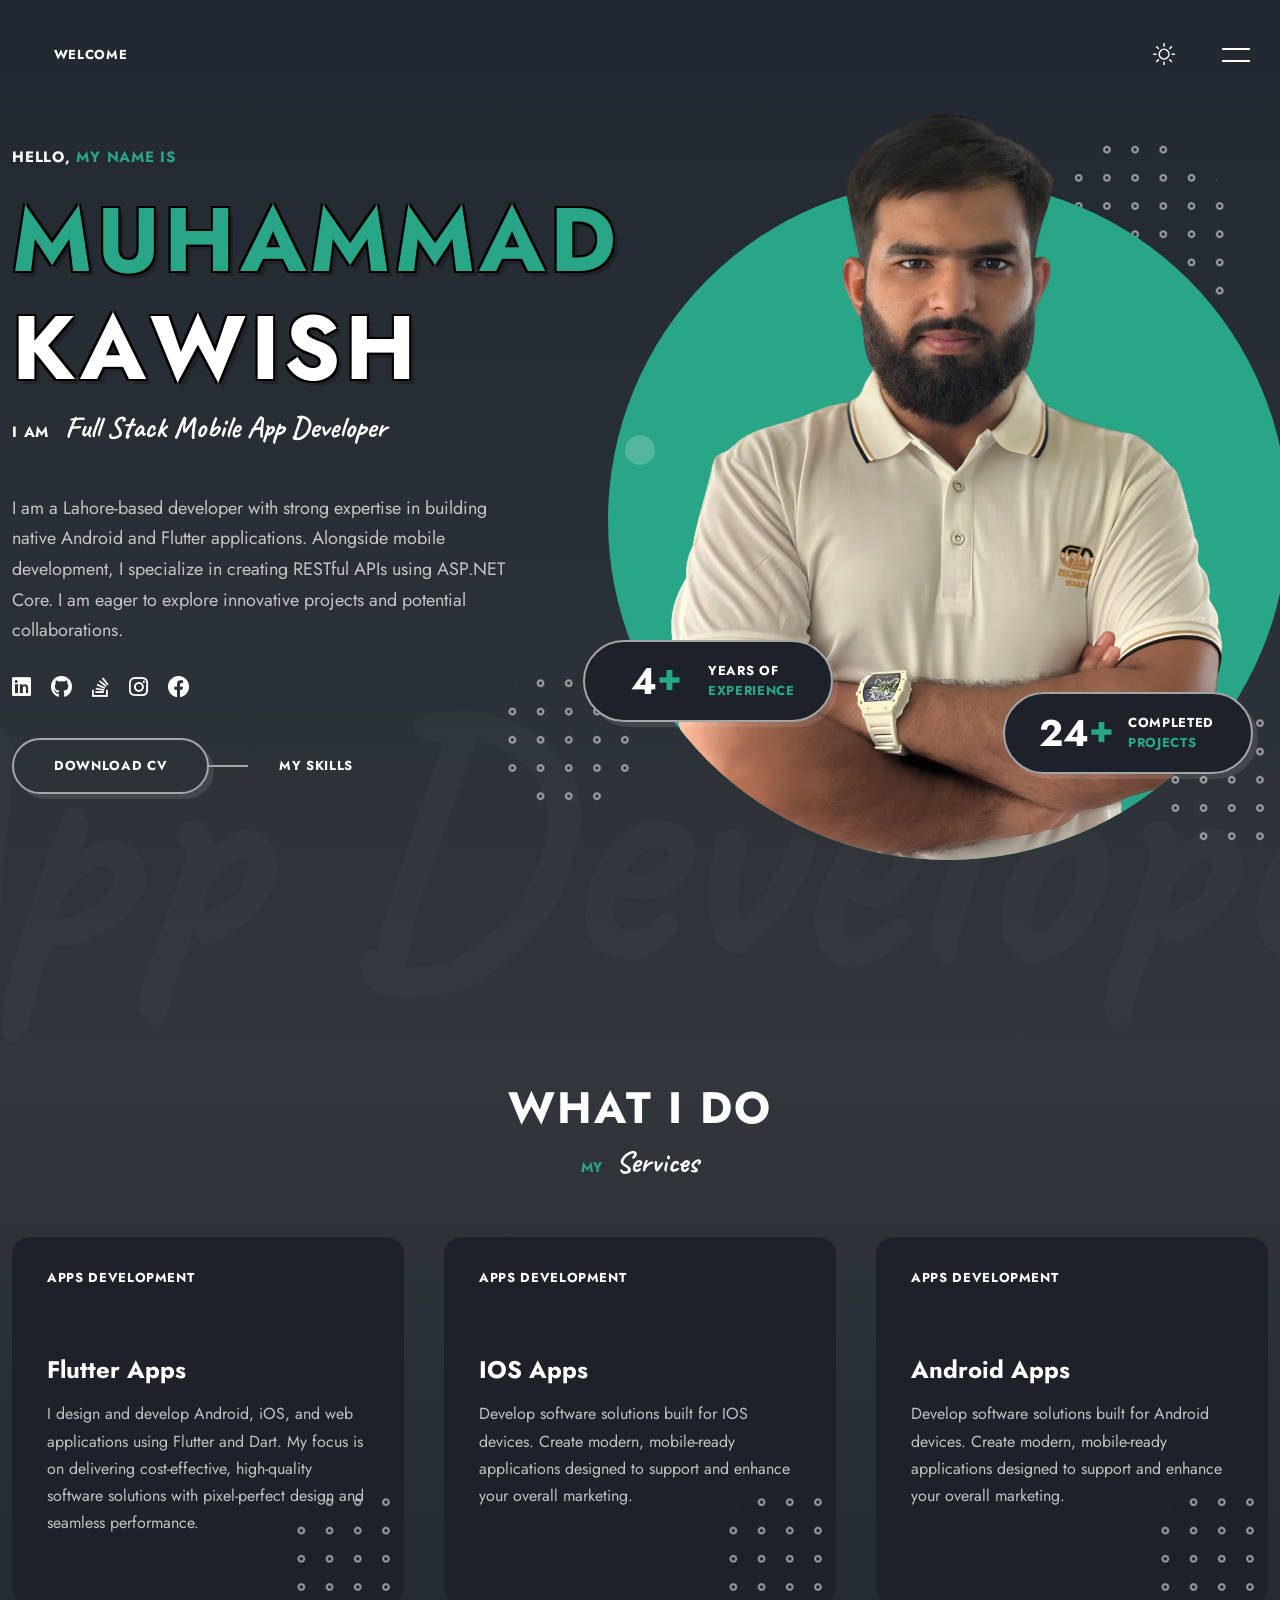
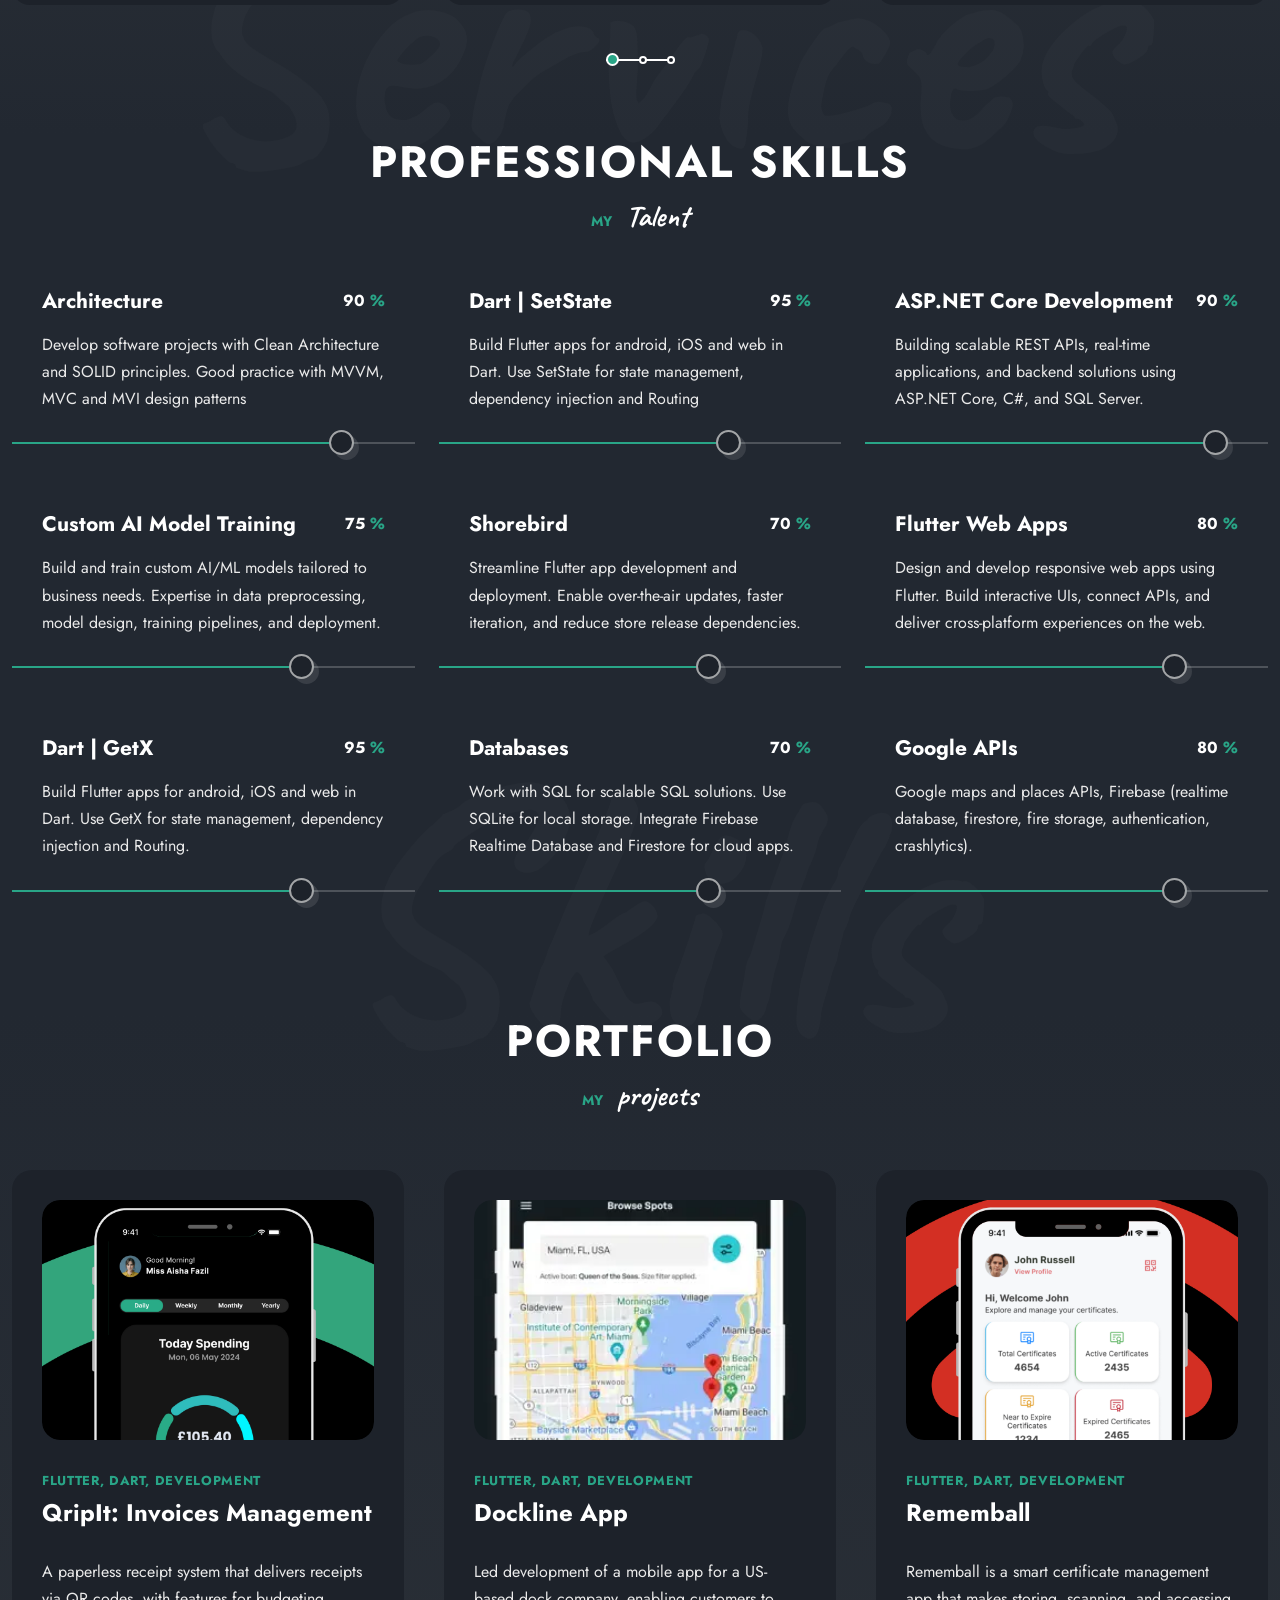
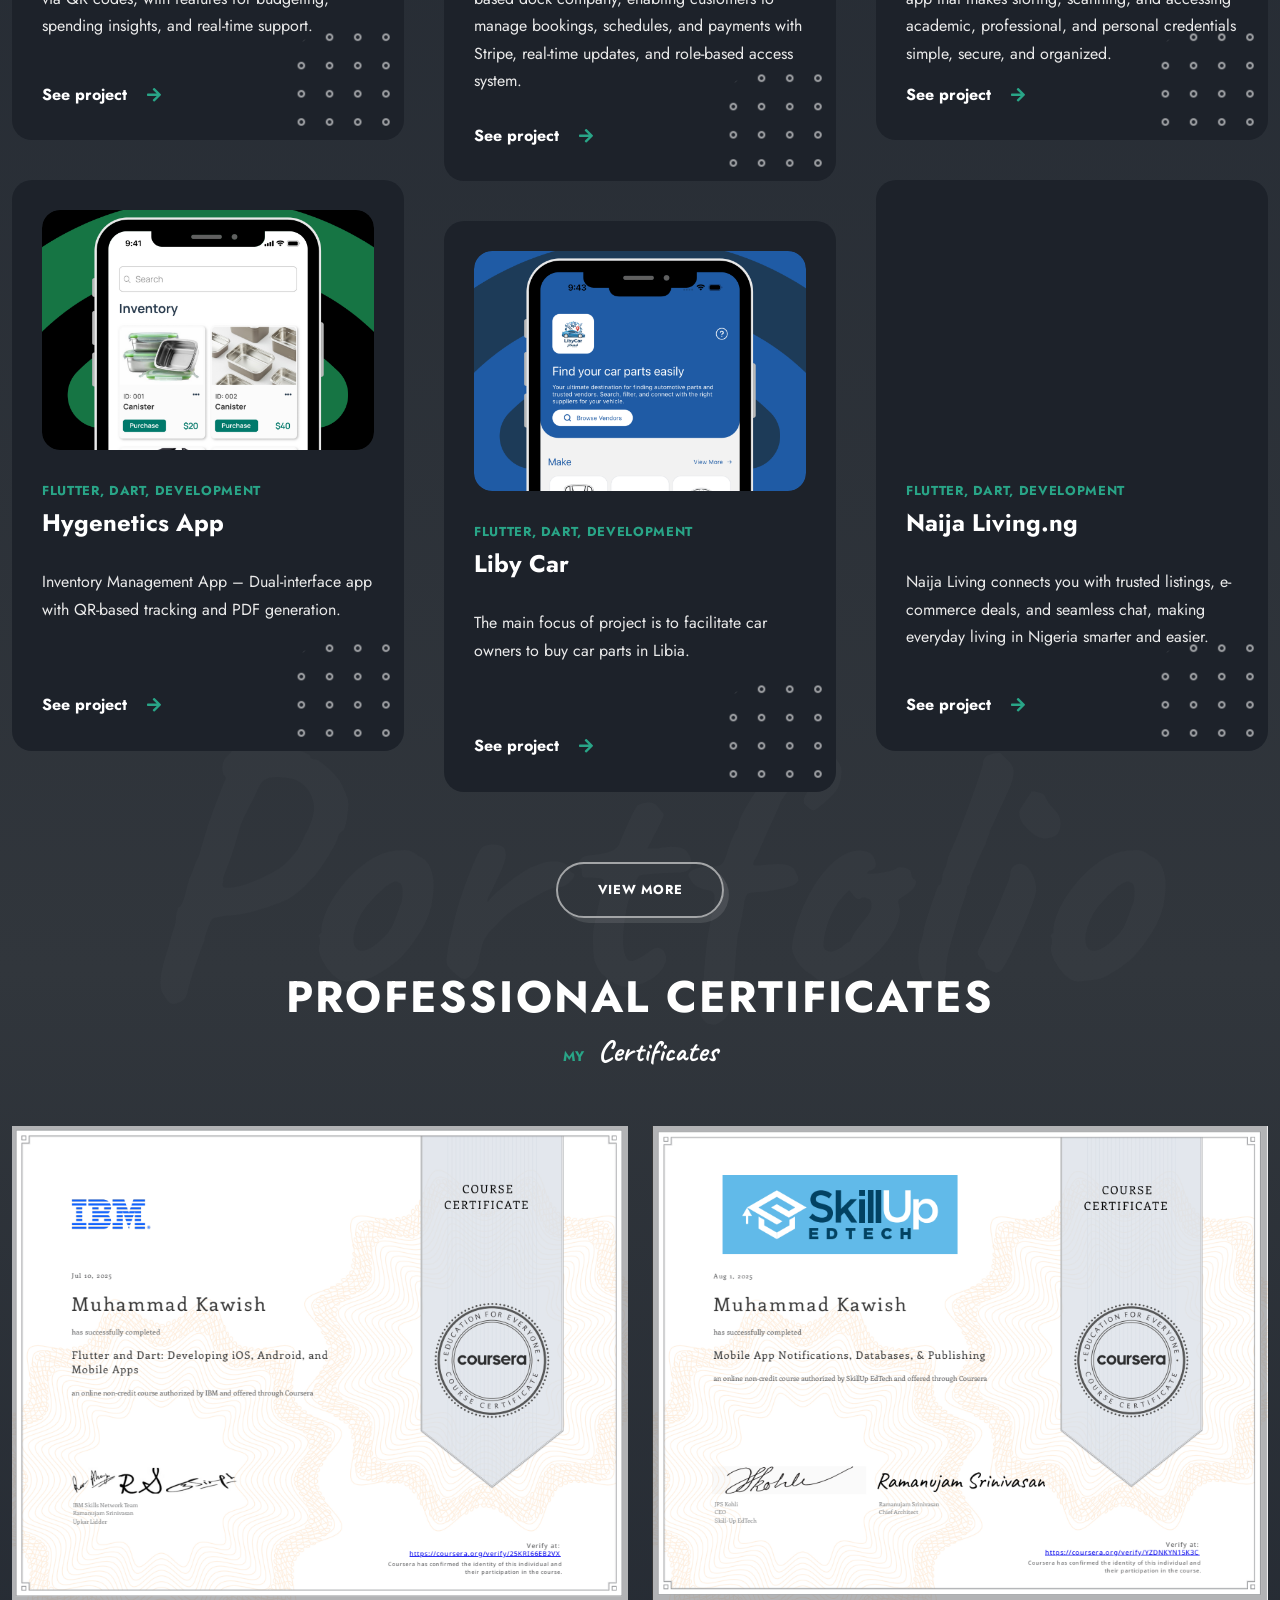
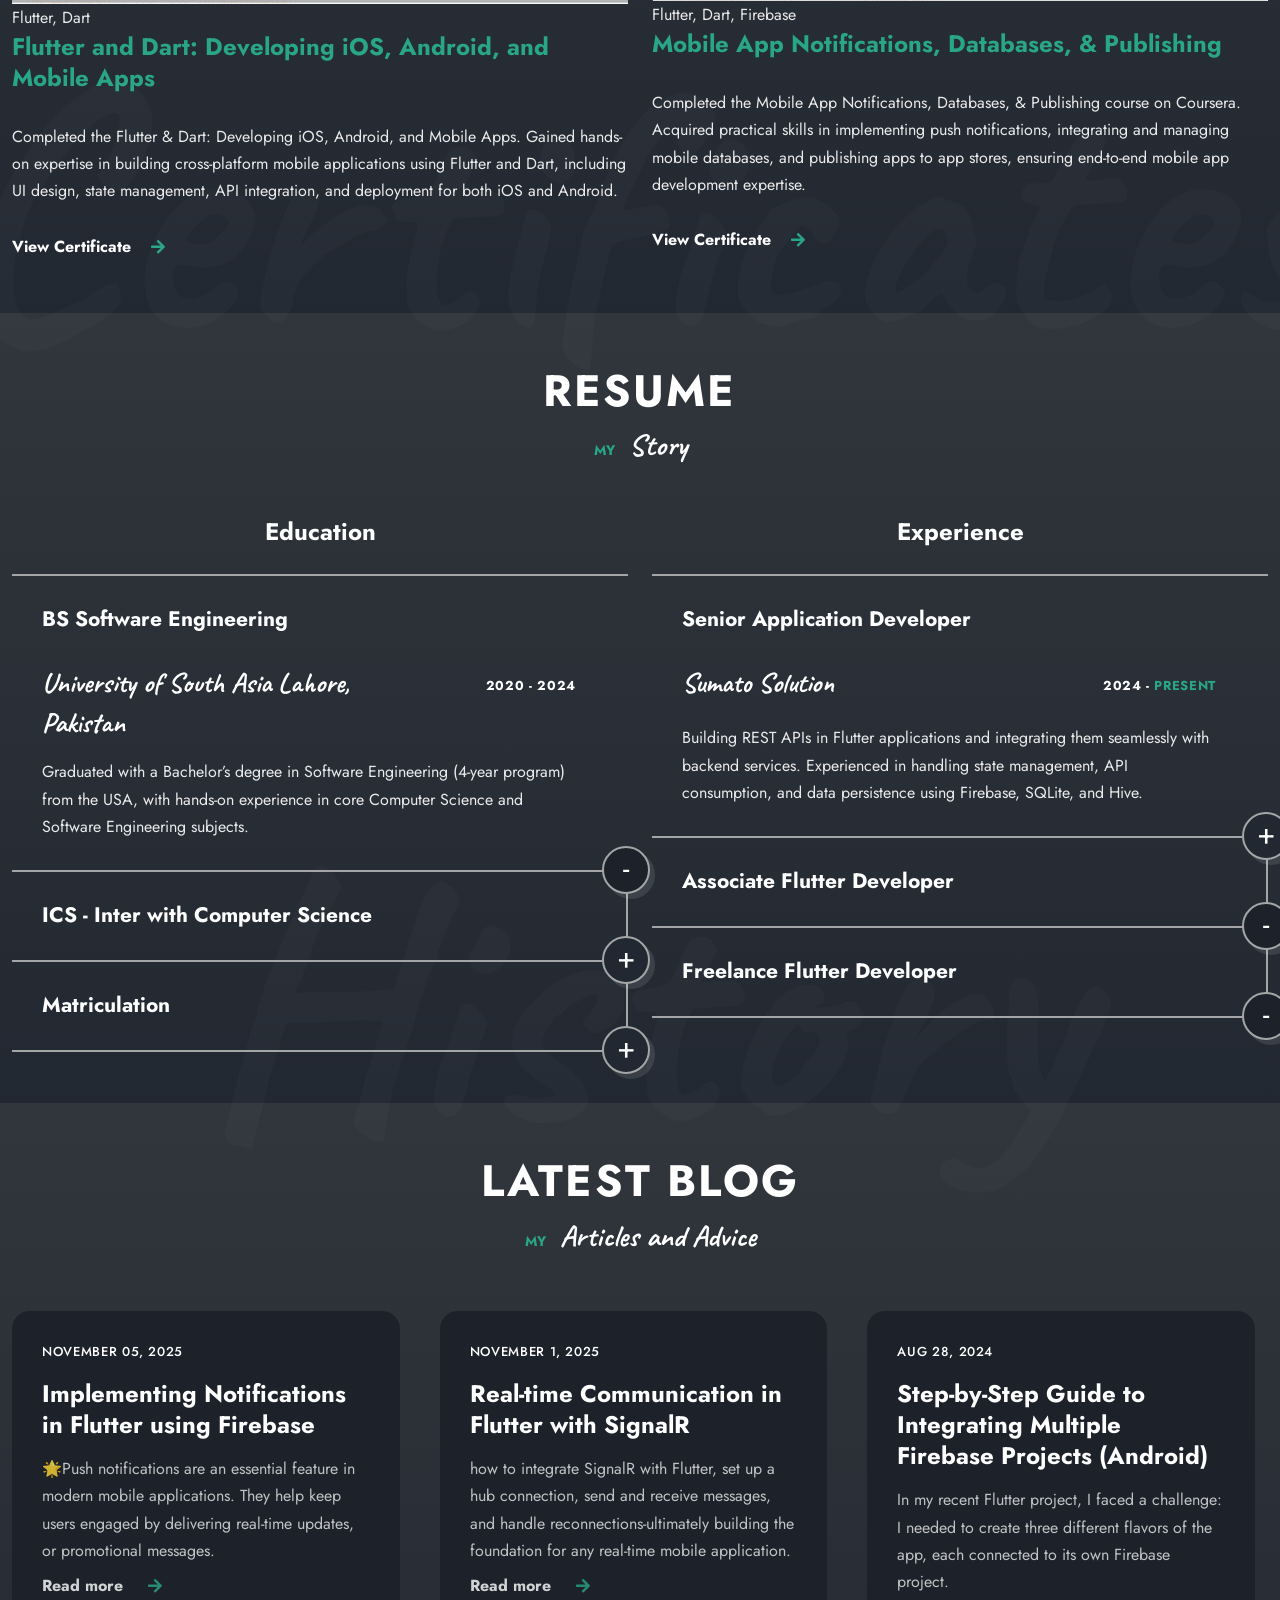
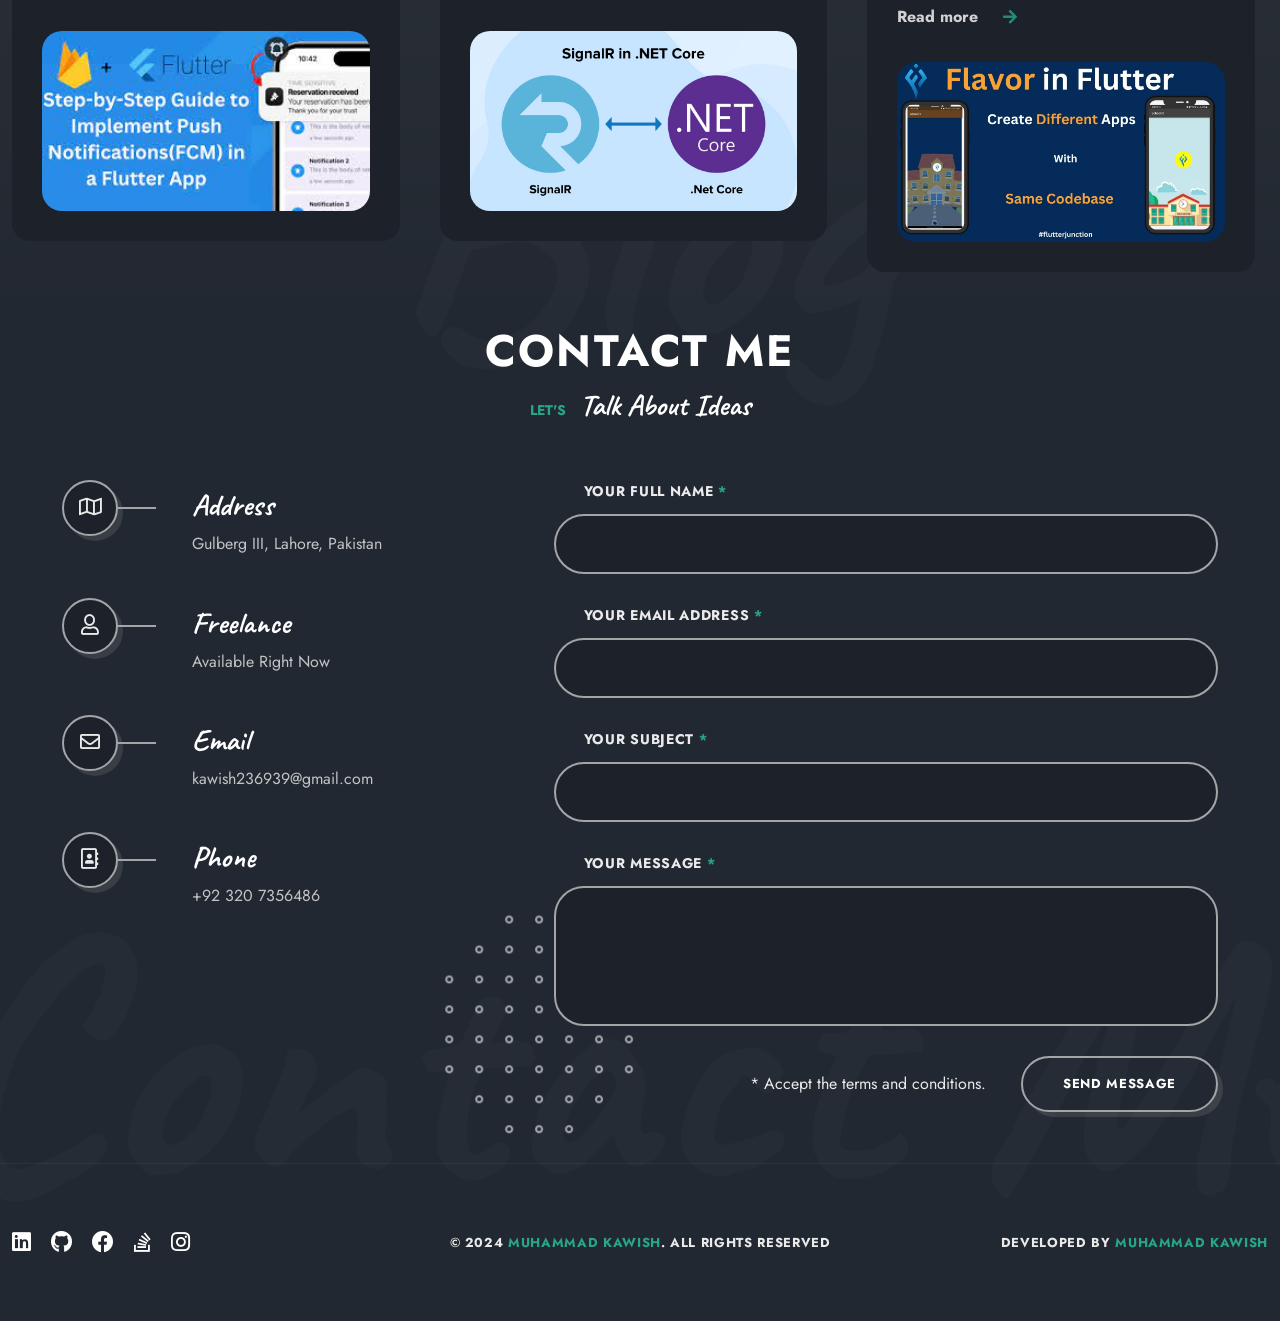
==== index.html @ 4e29d1e3 "Initial commit - portfolio project" ====
<!doctype html>
<html lang="en-US">
  <head>
    <title>Muhammad Kawish - Personal Portfolio</title>
    <meta http-equiv="Content-Type" content="text/html; charset=utf-8" />
    <meta http-equiv="X-UA-Compatible" content="IE=edge" />
    <meta name="viewport" content="width=device-width, initial-scale=1" />
    <meta name="HandheldFriendly" content="true" />
    <meta name="author" content="Waseem Abbas" />

    <!-- Fonts -->
    <link
      rel="stylesheet"
      href="https://fonts.googleapis.com/css?family=Jost%3A0%2C100%3B0%2C200%3B0%2C300%3B0%2C400%3B0%2C500%3B0%2C600%3B0%2C700%3B0%2C800%3B0%2C900%3B1%2C100%3B1%2C200%3B1%2C300%3B1%2C400%3B1%2C500%3B1%2C600%3B1%2C700%3B1%2C800%3B1%2C900%7CCaveat%3A400%3B500%3B600%3B700&amp;display=swap"
      type="text/css"
      media="all"
    />
    <link
      rel="stylesheet"
      href="https://fonts.googleapis.com/css?family=Roboto%3A100%2C100italic%2C200%2C200italic%2C300%2C300italic%2C400%2C400italic%2C500%2C500italic%2C600%2C600italic%2C700%2C700italic%2C800%2C800italic%2C900%2C900italic%7CRoboto+Slab%3A100%2C100italic%2C200%2C200italic%2C300%2C300italic%2C400%2C400italic%2C500%2C500italic%2C600%2C600italic%2C700%2C700italic%2C800%2C800italic%2C900%2C900italic&amp;display=auto"
      type="text/css"
      media="all"
    />

    <!-- CSS STYLES -->
    <link
      rel="stylesheet"
      href="assets/css/vendors/bootstrap.css"
      type="text/css"
      media="all"
    />
    <link
      rel="stylesheet"
      href="assets/fonts/font-awesome/css/font-awesome.css"
      type="text/css"
      media="all"
    />
    <link
      rel="stylesheet"
      href="assets/css/vendors/magnific-popup.css"
      type="text/css"
      media="all"
    />
    <link
      rel="stylesheet"
      href="assets/css/vendors/splitting.css"
      type="text/css"
      media="all"
    />
    <link
      rel="stylesheet"
      href="assets/css/vendors/swiper.css"
      type="text/css"
      media="all"
    />
    <link
      rel="stylesheet"
      href="assets/css/vendors/animate.css"
      type="text/css"
      media="all"
    />
    <link
      rel="stylesheet"
      href="assets/css/style.css"
      type="text/css"
      media="all"
    />
    <link
      rel="stylesheet"
      href="assets/css/dark.css"
      type="text/css"
      media="all"
    />

    <!-- Favicon -->
    <link rel="shortcut icon" href="favicon.ico" type="image/x-icon" />
    <link rel="icon" href="favicon.ico" type="image/x-icon" />
  </head>

  <body class="home dark-skin">
    <div class="container-page">
      <!-- Preloader -->
      <div class="preloader">
        <div class="centrize full-width">
          <div class="vertical-center">
            <div class="spinner-logo">
              <img
                src="assets\images\profile2.png"
                alt="Luique - Personal Portfolio HTML Template"
              />
              <div class="spinner-dot"></div>
              <div class="spinner spinner-line"></div>
            </div>
          </div>
        </div>
      </div>

      <!-- Header -->
      <header class="header">
        <div class="header__builder">
          <div class="row">
            <div class="col-xs-4 col-sm-4 col-md-4 col-lg-4">
              <!-- logo -->
              <div class="logo">
                <a href="index.html">
                  <div class="lui-subtitle">
                    <span> Welcome </span>
                  </div>
                  <!--                            <img width="228" height="38" src="assets/images/logo2.png" alt="">-->
                </a>
              </div>
            </div>
            <div class="col-xs-8 col-sm-8 col-md-8 col-lg-8 align-right">
              <!-- switcher btn -->
              <a href="#" class="switcher-btn active">
                <span class="sw-before">
                  <svg
                    xmlns="http://www.w3.org/2000/svg"
                    width="23"
                    height="23"
                    viewBox="0 0 23 23"
                  >
                    <path
                      id="Dark_Theme"
                      data-name="Dark Theme"
                      fill="#000"
                      d="M1759.46,111.076a0.819,0.819,0,0,0-.68.147,8.553,8.553,0,0,1-2.62,1.537,8.167,8.167,0,0,1-2.96.531,8.655,8.655,0,0,1-8.65-8.682,9.247,9.247,0,0,1,.47-2.864,8.038,8.038,0,0,1,1.42-2.54,0.764,0.764,0,0,0-.12-1.063,0.813,0.813,0,0,0-.68-0.148,11.856,11.856,0,0,0-6.23,4.193,11.724,11.724,0,0,0,1,15.387,11.63,11.63,0,0,0,19.55-5.553A0.707,0.707,0,0,0,1759.46,111.076Zm-4.5,6.172a10.137,10.137,0,0,1-14.29-14.145,10.245,10.245,0,0,1,3.38-2.836c-0.14.327-.29,0.651-0.41,1.006a9.908,9.908,0,0,0-.56,3.365,10.162,10.162,0,0,0,10.15,10.189,9.776,9.776,0,0,0,3.49-.62,11.659,11.659,0,0,0,1.12-.473A10.858,10.858,0,0,1,1754.96,117.248Z"
                      transform="translate(-1737 -98)"
                    />
                  </svg>
                </span>
                <span class="sw-after">
                  <svg
                    xmlns="http://www.w3.org/2000/svg"
                    width="22.22"
                    height="22.313"
                    viewBox="0 0 22.22 22.313"
                  >
                    <path
                      id="Light_Theme"
                      data-name="Light Theme"
                      fill="#fff"
                      d="M1752.49,105.511a5.589,5.589,0,0,0-3.94-1.655,5.466,5.466,0,0,0-3.94,1.655,5.61,5.61,0,0,0,3.94,9.566,5.473,5.473,0,0,0,3.94-1.653,5.643,5.643,0,0,0,1.65-3.957A5.516,5.516,0,0,0,1752.49,105.511Zm-1.06,6.85a4.1,4.1,0,0,1-5.76,0,4.164,4.164,0,0,1,0-5.788A4.083,4.083,0,0,1,1751.43,112.361Zm7.47-3.662h-2.27a0.768,0.768,0,0,0,0,1.536h2.27A0.768,0.768,0,0,0,1758.9,108.7Zm-10.35,8.12a0.777,0.777,0,0,0-.76.769v2.274a0.777,0.777,0,0,0,.76.767,0.786,0.786,0,0,0,.77-0.767v-2.274A0.786,0.786,0,0,0,1748.55,116.819Zm7.85-.531-1.62-1.624a0.745,0.745,0,0,0-1.06,0,0.758,0.758,0,0,0,0,1.063l1.62,1.625a0.747,0.747,0,0,0,1.06,0A0.759,0.759,0,0,0,1756.4,116.288ZM1748.55,98.3a0.777,0.777,0,0,0-.76.768v2.273a0.778,0.778,0,0,0,.76.768,0.787,0.787,0,0,0,.77-0.768V99.073A0.786,0.786,0,0,0,1748.55,98.3Zm7.88,3.278a0.744,0.744,0,0,0-1.06,0l-1.62,1.624a0.758,0.758,0,0,0,0,1.063,0.745,0.745,0,0,0,1.06,0l1.62-1.624A0.758,0.758,0,0,0,1756.43,101.583Zm-15.96,7.116h-2.26a0.78,0.78,0,0,0-.77.768,0.76,0.76,0,0,0,.77.768h2.26A0.768,0.768,0,0,0,1740.47,108.7Zm2.88,5.965a0.745,0.745,0,0,0-1.06,0l-1.62,1.624a0.759,0.759,0,0,0,0,1.064,0.747,0.747,0,0,0,1.06,0l1.62-1.625A0.758,0.758,0,0,0,1743.35,114.664Zm0-11.457-1.62-1.624a0.744,0.744,0,0,0-1.06,0,0.758,0.758,0,0,0,0,1.063l1.62,1.624a0.745,0.745,0,0,0,1.06,0A0.758,0.758,0,0,0,1743.35,103.207Z"
                      transform="translate(-1737.44 -98.313)"
                    />
                  </svg>
                </span>
              </a>

              <!-- menu btn -->
              <a href="#" class="menu-btn">
                <span></span>
                <span></span>
              </a>

              <!-- Menu Full Overlay -->
              <div class="menu-full-overlay">
                <div class="menu-full-container">
                  <div class="container">
                    <div class="row">
                      <div class="col-xs-12 col-sm-12 col-md-12 col-lg-12">
                        <!-- menu full -->
                        <div class="menu-full">
                          <ul class="menu-full">
                            <li class="menu-item">
                              <a
                                class="splitting-text-anim-2"
                                data-splitting="chars"
                                href="index.html"
                                >Home</a
                              >
                            </li>
                            <li class="menu-item">
                              <a
                                class="splitting-text-anim-2"
                                data-splitting="chars"
                                href="#services-section"
                                >Services</a
                              >
                            </li>
                            <li class="menu-item">
                              <a
                                class="splitting-text-anim-2"
                                data-splitting="chars"
                                href="#skills-section"
                                >Skills</a
                              >
                            </li>
                            <li class="menu-item">
                              <a
                                class="splitting-text-anim-2"
                                data-splitting="chars"
                                href="#works-section"
                                >Works</a
                              >
                            </li>
                            <li class="menu-item">
                              <a
                                class="splitting-text-anim-2"
                                data-splitting="chars"
                                href="#resume-section"
                                >Resume</a
                              >
                            </li>
                            <!-- <li class="menu-item">
                                                    <a class="splitting-text-anim-2" data-splitting="chars"
                                                       href="#testimonials-section">Recommendations</a>
                                                </li> -->
                            <li class="menu-item">
                              <a
                                class="splitting-text-anim-2"
                                data-splitting="chars"
                                href="#certificates-section"
                                >Certificates</a
                              >
                            </li>
                            <li class="menu-item">
                              <a
                                class="splitting-text-anim-2"
                                data-splitting="chars"
                                href="#blog-section"
                                >Blog</a
                              >
                            </li>
                            <li class="menu-item">
                              <a
                                class="splitting-text-anim-2"
                                data-splitting="chars"
                                href="#contact-section"
                                >Contact</a
                              >
                            </li>
                            <!--                                                <li class="menu-item menu-item-has-children has-children">-->
                            <!--                                                    <a class="splitting-text-anim-2" data-splitting="chars">Pages</a>-->
                            <!--                                                    <ul class="sub-menu">-->
                            <!--&lt;!&ndash;                                                        <li class="menu-item">&ndash;&gt;-->
                            <!--&lt;!&ndash;                                                            <a class="splitting-text-anim-1" data-splitting="chars"&ndash;&gt;-->
                            <!--&lt;!&ndash;                                                               href="works-list.html">Works (List)</a>&ndash;&gt;-->
                            <!--&lt;!&ndash;                                                        </li>&ndash;&gt;-->
                            <!--                                                        <li class="menu-item">-->
                            <!--                                                            <a class="splitting-text-anim-1" data-splitting="chars"-->
                            <!--                                                               href="works.html">Works</a>-->
                            <!--                                                        </li>-->
                            <!--&lt;!&ndash;                                                        <li class="menu-item">&ndash;&gt;-->
                            <!--&lt;!&ndash;                                                            <a class="splitting-text-anim-1" data-splitting="chars"&ndash;&gt;-->
                            <!--&lt;!&ndash;                                                               href="work-single.html">Work Single Page</a>&ndash;&gt;-->
                            <!--&lt;!&ndash;                                                        </li>&ndash;&gt;-->
                            <!--&lt;!&ndash;                                                        <li class="menu-item">&ndash;&gt;-->
                            <!--&lt;!&ndash;                                                            <a class=" splitting-text-anim-1" data-splitting="chars"&ndash;&gt;-->
                            <!--&lt;!&ndash;                                                               href="blog.html">Blog</a>&ndash;&gt;-->
                            <!--&lt;!&ndash;                                                        </li>&ndash;&gt;-->
                            <!--&lt;!&ndash;                                                        <li class="menu-item">&ndash;&gt;-->
                            <!--&lt;!&ndash;                                                            <a class="splitting-text-anim-1" data-splitting="chars"&ndash;&gt;-->
                            <!--&lt;!&ndash;                                                               href="blog-single.html">Single Post</a>&ndash;&gt;-->
                            <!--&lt;!&ndash;                                                        </li>&ndash;&gt;-->
                            <!--                                                    </ul>-->
                            <!--                                                </li>-->
                          </ul>
                        </div>
                        <!-- social -->
                        <div class="menu-social-links">
                          <a
                            href="https://github.com/MianKawish/MianKawish"
                            target="blank"
                            class="scrolla-element-anim-1"
                            title="dribbble"
                          >
                            <i class="fab fa-brands fa-github"></i>
                          </a>
                          <a
                            href="https://www.linkedin.com/in/m-kawish"
                            target="blank"
                            class="scrolla-element-anim-1"
                            title="twitter"
                          >
                            <i class="fab fa-brands fa-linkedin"></i>
                          </a>
                          <a
                            href="https://www.instagram.com/kawish_098?utm_source=qr&igsh=bzFlanQ4cDJwcGJr"
                            target="blank"
                            class="scrolla-element-anim-1"
                            title="behance"
                          >
                            <i class="fab fa-brands fa-instagram"></i>
                          </a>
                        </div>

                        <div class="v-line-block"><span></span></div>
                      </div>
                    </div>
                  </div>
                </div>
                <div class="menu-overlay"></div>
              </div>
            </div>
          </div>
        </div>
      </header>

      <!-- Wrapper -->
      <div class="wrapper">
        <!-- Section - Hero Started -->
        <section
          class="lui-section lui-section-hero lui-gradient-top"
          id="started-section"
        >
          <div class="container">
            <!-- Hero Started -->
            <div class="lui-started v-line v-line-left">
              <div class="section hero-started">
                <div
                  class="content scrolla-element-anim-1 scroll-animate"
                  data-animate="active"
                >
                  <div class="titles">
                    <div class="lui-subtitle">
                      <span> Hello, <b>my name is</b> </span>
                    </div>
                    <h1
                      class="title splitting-text-anim-1 scroll-animate"
                      data-splitting="chars"
                      data-animate="active"
                    >
                      <span> <b>Muhammad</b> Kawish </span>
                    </h1>
                    <div class="label lui-subtitle">
                      I am <strong>Full Stack Mobile App Developer</strong>
                    </div>
                  </div>
                  <div class="description">
                    <div>
                      <p>
                        I am a Lahore-based developer with strong expertise in
                        building native Android and Flutter applications.
                        Alongside mobile development, I specialize in creating
                        RESTful APIs using ASP.NET Core. I am eager to explore
                        innovative projects and potential collaborations.
                      </p>
                    </div>
                    <div class="social-links">
                      <a
                        target="_blank"
                        rel="nofollow"
                        href="https://www.linkedin.com/in/m-kawish"
                      >
                        <i
                          aria-hidden="true"
                          class="fab fa-brands fa-linkedin"
                        ></i>
                      </a>
                      <a
                        target="_blank"
                        rel="nofollow"
                        href="https://github.com/MianKawish/MianKawish"
                      >
                        <i
                          aria-hidden="true"
                          class="fab fa-brands fa-github"
                        ></i>
                      </a>
                      <a
                        target="_blank"
                        rel="nofollow"
                        href="https://stackoverflow.com/users/14877708/kawish"
                      >
                        <i
                          aria-hidden="true"
                          class="fab fa-brands fa-stack-overflow"
                        ></i>
                      </a>
                      <a
                        target="_blank"
                        rel="nofollow"
                        href="https://www.instagram.com/kawish_098?utm_source=qr&igsh=bzFlanQ4cDJwcGJr"
                      >
                        <i
                          aria-hidden="true"
                          class="fab fa-brands fa-instagram"
                        ></i>
                      </a>
                      <a
                        target="_blank"
                        rel="nofollow"
                        href="https://www.facebook.com/share/16x9iiNw3c/"
                      >
                        <i
                          aria-hidden="true"
                          class="fab fa-brands fa-facebook"
                        ></i>
                      </a>
                    </div>
                  </div>
                  <div class="bts">
                    <a
                      target="_blank"
                      href="https://drive.google.com/file/d/1H1tGQ2jfO_3yFBQww1K3aZl7knoNNLyu/view?usp=sharing"
                      class="btn"
                    >
                      <span>Download CV</span>
                    </a>
                    <a href="#skills-section" class="btn-lnk"> My Skills </a>
                  </div>
                </div>
                <div
                  class="slide scrolla-element-anim-1 scroll-animate"
                  data-animate="active"
                >
                  <img
                    decoding="async"
                    src="assets/images/profile2.png"
                    alt="&lt;b&gt;Zoé&lt;/b&gt; Miller"
                  />
                  <span class="circle circle-1"></span>
                  <span
                    class="circle img-1"
                    style="background-image: url(assets/images/pat-1.png)"
                  ></span>
                  <span
                    class="circle img-2"
                    style="background-image: url(assets/images/pat-2.png)"
                  ></span>
                  <span
                    class="circle img-3"
                    style="background-image: url(assets/images/pat-2.png)"
                  ></span>
                  <div class="info-list">
                    <ul>
                      <li>
                        <span class="num">4<strong>+</strong> </span>
                        <span class="value"
                          >Years of <strong>Experience</strong>
                        </span>
                      </li>
                      <li>
                        <span class="num">24<strong>+</strong> </span>
                        <span class="value"
                          >Completed <strong>Projects</strong>
                        </span>
                      </li>
                    </ul>
                  </div>
                </div>
              </div>
              <div class="lui-bgtitle">
                <span> App Developer </span>
              </div>
            </div>
          </div>
        </section>

        <!-- Section - Services -->
        <section class="lui-section lui-gradient-bottom" id="services-section">
          <!-- Heading -->
          <div class="lui-heading">
            <div class="container">
              <div class="m-titles align-center">
                <h2
                  class="m-title splitting-text-anim-1 scroll-animate"
                  data-splitting="words"
                  data-animate="active"
                >
                  <span> What I Do </span>
                </h2>
                <div
                  class="m-subtitle splitting-text-anim-1 scroll-animate"
                  data-splitting="words"
                  data-animate="active"
                >
                  <span> my <b>Services</b> </span>
                </div>
              </div>
            </div>
          </div>

          <!-- Services -->
          <div class="v-line v-line-right">
            <div class="container">
              <div
                class="swiper-container js-services scrolla-element-anim-1 scroll-animate"
                data-animate="active"
              >
                <div class="swiper-wrapper">
                  <div class="swiper-slide">
                    <div class="services-item">
                      <div class="lui-subtitle">
                        <span> Apps Development </span>
                      </div>
                      <div class="icon"></div>
                      <h5 class="lui-title">
                        <span> Flutter Apps </span>
                      </h5>
                      <div class="lui-text">
                        <div>
                          I design and develop Android, iOS, and web
                          applications using Flutter and Dart. My focus is on
                          delivering cost-effective, high-quality software
                          solutions with pixel-perfect design and seamless
                          performance.
                        </div>
                      </div>
                      <!-- <a href="#pricing-section" class="lnk"> See Pricing </a> -->
                      <div
                        class="image"
                        style="background-image: url(assets/images/pat-2.png)"
                      ></div>
                    </div>
                  </div>
                  <div class="swiper-slide">
                    <div class="services-item">
                      <div class="lui-subtitle">
                        <span> Apps Development </span>
                      </div>
                      <div class="icon"></div>
                      <h5 class="lui-title">
                        <span> IOS Apps </span>
                      </h5>
                      <div class="lui-text">
                        <div>
                          <p>
                            Develop software solutions built for IOS devices.
                            Create modern, mobile-ready applications designed to
                            support and enhance your overall marketing.
                          </p>
                        </div>
                      </div>
                      <!-- <a href="#pricing-section" class="lnk"> See Pricing </a> -->
                      <div
                        class="image"
                        style="background-image: url(assets/images/pat-2.png)"
                      ></div>
                    </div>
                  </div>
                  <div class="swiper-slide">
                    <div class="services-item">
                      <div class="lui-subtitle">
                        <span> Apps Development </span>
                      </div>
                      <div class="icon"></div>
                      <h5 class="lui-title">
                        <span> Android Apps </span>
                      </h5>
                      <div class="lui-text">
                        <div>
                          <p>
                            Develop software solutions built for Android
                            devices. Create modern, mobile-ready applications
                            designed to support and enhance your overall
                            marketing.
                          </p>
                        </div>
                      </div>
                      <!-- <a href="#pricing-section" class="lnk"> See Pricing </a> -->
                      <div
                        class="image"
                        style="background-image: url(assets/images/pat-2.png)"
                      ></div>
                    </div>
                  </div>
                  <div class="swiper-slide">
                    <div class="services-item">
                      <div class="lui-subtitle">
                        <span> Backend Development </span>
                      </div>
                      <div class="icon"></div>
                      <h5 class="lui-title">
                        <span> Backend with ASP.NET Core </span>
                      </h5>
                      <div class="lui-text">
                        <div>
                          Creating REST APIs with ASP.NET Core. Design a
                          scalable database structure that meets business
                          requirements and dockerize the project
                        </div>
                      </div>
                      <!-- <a href="#pricing-section" class="lnk"> See Pricing </a> -->
                      <div
                        class="image"
                        style="background-image: url(assets/images/pat-2.png)"
                      ></div>
                    </div>
                  </div>
                  <div class="swiper-slide">
                    <div class="services-item">
                      <div class="lui-subtitle">
                        <span> DevOops </span>
                      </div>
                      <div class="icon"></div>
                      <h5 class="lui-title">
                        <span> VCS & CI/CD </span>
                      </h5>
                      <div class="lui-text">
                        <div>
                          Manage branching structure and doing code reviews on
                          GitHub and GitLab. Automate integration and deployment
                          with GitHub actions
                        </div>
                      </div>
                      <!-- <a href="#pricing-section" class="lnk"> See Pricing </a> -->
                      <div
                        class="image"
                        style="background-image: url(assets/images/pat-2.png)"
                      ></div>
                    </div>
                  </div>
                </div>
                <div class="swiper-pagination"></div>
              </div>
              <div class="lui-bgtitle">
                <span> Services </span>
              </div>
            </div>
          </div>
        </section>

        <!-- Section - Skills -->
        <section class="lui-section lui-gradient-center" id="skills-section">
          <!-- Heading -->
          <div class="lui-heading">
            <div class="container">
              <div class="m-titles align-center">
                <h2
                  class="m-title splitting-text-anim-1 scroll-animate"
                  data-splitting="words"
                  data-animate="active"
                >
                  <span> Professional Skills </span>
                </h2>
                <div
                  class="m-subtitle splitting-text-anim-1 scroll-animate"
                  data-splitting="words"
                  data-animate="active"
                >
                  <span> my <b>Talent</b> </span>
                </div>
              </div>
            </div>
          </div>

          <!-- Skills -->
          <div class="v-line v-line-left">
            <div class="container">
              <div class="row">
                <div class="col-xs-12 col-sm-6 col-md-4 col-lg-4">
                  <div class="skills-items">
                    <div
                      class="skills-item scrolla-element-anim-1 scroll-animate"
                      data-animate="active"
                    >
                      <h6 class="name">
                        <span> Architecture </span>
                      </h6>
                      <div class="text">
                        <div>
                          <p>
                            Develop software projects with Clean Architecture
                            and SOLID principles. Good practice with MVVM, MVC
                            and MVI design patterns
                          </p>
                        </div>
                      </div>
                      <div class="dots">
                        <div class="dot" style="width: 85%">
                          <span></span>
                        </div>
                      </div>
                      <div class="value">
                        <span class="num">90 <span>%</span> </span>
                      </div>
                    </div>
                    <div
                      class="skills-item scrolla-element-anim-1 scroll-animate"
                      data-animate="active"
                    >
                      <h6 class="name">
                        <span> Custom AI Model Training </span>
                      </h6>
                      <div class="text">
                        <div>
                          <p>
                            Build and train custom AI/ML models tailored to
                            business needs. Expertise in data preprocessing,
                            model design, training pipelines, and deployment.
                          </p>
                        </div>
                      </div>
                      <div class="dots">
                        <div class="dot" style="width: 75%">
                          <span></span>
                        </div>
                      </div>
                      <div class="value">
                        <span class="num">75 <span>%</span> </span>
                      </div>
                    </div>
                    <div
                      class="skills-item scrolla-element-anim-1 scroll-animate"
                      data-animate="active"
                    >
                      <h6 class="name">
                        <span> Dart | GetX </span>
                      </h6>
                      <div class="text">
                        <div>
                          <p>
                            Build Flutter apps for android, iOS and web in Dart.
                            Use GetX for state management, dependency injection
                            and Routing.
                          </p>
                        </div>
                      </div>
                      <div class="dots">
                        <div class="dot" style="width: 75%">
                          <span></span>
                        </div>
                      </div>
                      <div class="value">
                        <span class="num"> 95 <span>%</span> </span>
                      </div>
                    </div>
                  </div>
                </div>
                <div class="col-xs-12 col-sm-6 col-md-4 col-lg-4">
                  <div class="skills-items">
                    <div
                      class="skills-item scrolla-element-anim-1 scroll-animate"
                      data-animate="active"
                    >
                      <h6 class="name">
                        <span> Dart | SetState</span>
                      </h6>
                      <div class="text">
                        <div>
                          <p>
                            Build Flutter apps for android, iOS and web in Dart.
                            Use SetState for state management, dependency
                            injection and Routing
                          </p>
                        </div>
                      </div>
                      <div class="dots">
                        <div class="dot" style="width: 75%">
                          <span></span>
                        </div>
                      </div>
                      <div class="value">
                        <span class="num">95 <span>%</span> </span>
                      </div>
                    </div>
                    <div
                      class="skills-item scrolla-element-anim-1 scroll-animate"
                      data-animate="active"
                    >
                      <h6 class="name">
                        <span> Shorebird </span>
                      </h6>
                      <div class="text">
                        <div>
                          <p>
                            Streamline Flutter app development and deployment.
                            Enable over-the-air updates, faster iteration, and
                            reduce store release dependencies.
                          </p>
                        </div>
                      </div>
                      <div class="dots">
                        <div class="dot" style="width: 70%">
                          <span></span>
                        </div>
                      </div>
                      <div class="value">
                        <span class="num">70 <span>%</span> </span>
                      </div>
                    </div>
                    <div
                      class="skills-item scrolla-element-anim-1 scroll-animate"
                      data-animate="active"
                    >
                      <h6 class="name">
                        <span> Databases </span>
                      </h6>
                      <div class="text">
                        <div>
                          <p>
                            Work with SQL for scalable SQL solutions. Use SQLite
                            for local storage. Integrate Firebase Realtime
                            Database and Firestore for cloud apps.
                          </p>
                        </div>
                      </div>
                      <div class="dots">
                        <div class="dot" style="width: 70%">
                          <span></span>
                        </div>
                      </div>
                      <div class="value">
                        <span class="num">70 <span>%</span> </span>
                      </div>
                    </div>
                  </div>
                </div>
                <div class="col-xs-12 col-sm-6 col-md-4 col-lg-4">
                  <div class="skills-items">
                    <div
                      class="skills-item scrolla-element-anim-1 scroll-animate"
                      data-animate="active"
                    >
                      <h6 class="name">
                        <span> ASP.NET Core Development </span>
                      </h6>
                      <div class="text">
                        <div>
                          <p>
                            Building scalable REST APIs, real-time applications,
                            and backend solutions using ASP.NET Core, C#, and
                            SQL Server.
                          </p>
                        </div>
                      </div>
                      <div class="dots">
                        <div class="dot" style="width: 90%">
                          <span></span>
                        </div>
                      </div>
                      <div class="value">
                        <span class="num">90 <span>%</span> </span>
                      </div>
                    </div>
                    <div
                      class="skills-item scrolla-element-anim-1 scroll-animate"
                      data-animate="active"
                    >
                      <h6 class="name">
                        <span> Flutter Web Apps </span>
                      </h6>
                      <div class="text">
                        <div>
                          <p>
                            Design and develop responsive web apps using
                            Flutter. Build interactive UIs, connect APIs, and
                            deliver cross-platform experiences on the web.
                          </p>
                        </div>
                      </div>
                      <div class="dots">
                        <div class="dot" style="width: 80%">
                          <span></span>
                        </div>
                      </div>
                      <div class="value">
                        <span class="num">80 <span>%</span> </span>
                      </div>
                    </div>
                    <div
                      class="skills-item scrolla-element-anim-1 scroll-animate"
                      data-animate="active"
                    >
                      <h6 class="name">
                        <span> Google APIs </span>
                      </h6>
                      <div class="text">
                        <div>
                          <p>
                            Google maps and places APIs, Firebase (realtime
                            database, firestore, fire storage, authentication,
                            crashlytics).
                          </p>
                        </div>
                      </div>
                      <div class="dots">
                        <div class="dot" style="width: 80%">
                          <span></span>
                        </div>
                      </div>
                      <div class="value">
                        <span class="num">80 <span>%</span> </span>
                      </div>
                    </div>
                  </div>
                </div>
              </div>

              <div class="lui-bgtitle">
                <span> Skills </span>
              </div>
            </div>
          </div>
        </section>

        <!-- Section - Works -->
        <section class="lui-section lui-gradient-top" id="works-section">
          <!-- Heading -->
          <div class="lui-heading">
            <div class="container">
              <div class="m-titles align-center">
                <h2
                  class="m-title splitting-text-anim-1 scroll-animate"
                  data-splitting="words"
                  data-animate="active"
                >
                  <span> Portfolio </span>
                </h2>
                <div
                  class="m-subtitle splitting-text-anim-1 scroll-animate"
                  data-splitting="words"
                  data-animate="active"
                >
                  <span> my <b>projects</b> </span>
                </div>
              </div>
            </div>
          </div>

          <!-- Works -->
          <div class="v-line v-line-right">
            <div class="container">
              <div class="works-box">
                <!-- <div class="filter-links scrolla-element-anim-1 scroll-animate" data-animate="active">
                            <a href="#" class="lui-subtitle active" data-href=".works-col"> All </a>
                            <a href="#" class="lui-subtitle" data-href=".sorting-android-apps"> Android </a>
                            <a href="#" class="lui-subtitle" data-href=".sorting-flutter-apps"> Flutter </a>
                            <a href="#" class="lui-subtitle" data-href=".sorting-sorting-backend"> Backend </a>
                        </div> -->
                <div class="works-items works-masonry-items row">
                  <div
                    class="works-col col-xs-12 col-sm-12 col-md-12 col-lg-12 sorting-android-apps"
                  >
                    <div
                      class="works-item scrolla-element-anim-1 scroll-animate"
                      data-animate="active"
                    >
                      <div class="image">
                        <div class="img">
                          <a
                            href="https://apps.apple.com/pk/app/qrip-it/id6746312528"
                            target="_blank"
                          >
                            <img
                              decoding="async"
                              src="assets/images/projects/people_i.png"
                              alt="QripIt: Receipt Managemenet App"
                            />
                            <span class="overlay"></span>
                          </a>
                        </div>
                      </div>
                      <div class="desc">
                        <span class="category">
                          Flutter, Dart, Development
                        </span>
                        <h5 class="name">
                          <a
                            href="https://apps.apple.com/pk/app/qrip-it/id6746312528"
                            target="_blank"
                            >QripIt: Invoices Management</a
                          >
                        </h5>
                        <div class="text">
                          <p>
                            A paperless receipt system that delivers receipts
                            via QR codes, with features for budgeting, spending
                            insights, and real-time support.
                          </p>
                        </div>
                        <a
                          href="https://apps.apple.com/pk/app/qrip-it/id6746312528"
                          target="_blank"
                          class="lnk"
                          >See project</a
                        >
                      </div>
                      <div
                        class="bg-img"
                        style="background-image: url(assets/images/pat-2.png)"
                      ></div>
                    </div>
                  </div>
                  <div
                    class="works-col col-xs-12 col-sm-12 col-md-12 col-lg-12 sorting-flutter-apps"
                  >
                    <div
                      class="works-item scrolla-element-anim-1 scroll-animate"
                      data-animate="active"
                    >
                      <div class="image">
                        <div class="img">
                          <a
                            href="https://apps.apple.com/gb/app/dockline-list-rent-docks/id6476763418"
                            target="_blank"
                          >
                            <img
                              decoding="async"
                              src="assets\images\projects\dockline.webp"
                              alt="Dockline App"
                            />
                            <span class="overlay"></span>
                          </a>
                        </div>
                      </div>
                      <div class="desc">
                        <span class="category">
                          Flutter, Dart, Development
                        </span>
                        <h5 class="name">
                          <a
                            href="https://apps.apple.com/gb/app/dockline-list-rent-docks/id6476763418"
                            target="_blank"
                            >Dockline App</a
                          >
                        </h5>
                        <div class="text">
                          <p>
                            Led development of a mobile app for a US-based dock
                            company, enabling customers to manage bookings,
                            schedules, and payments with Stripe, real-time
                            updates, and role-based access system.
                          </p>
                        </div>
                        <a
                          href="https://apps.apple.com/gb/app/dockline-list-rent-docks/id6476763418"
                          class="lnk"
                          target="_blank"
                          >See project</a
                        >
                      </div>
                      <div
                        class="bg-img"
                        style="background-image: url(assets/images/pat-2.png)"
                      ></div>
                    </div>
                  </div>
                  <div
                    class="works-col col-xs-12 col-sm-12 col-md-12 col-lg-12 sorting-flutter-apps"
                  >
                    <div
                      class="works-item scrolla-element-anim-1 scroll-animate"
                      data-animate="active"
                    >
                      <div class="image">
                        <div class="img">
                          <a
                            href="https://play.google.com/store/apps/details?id=com.rememball.safetycertificationmanagement"
                            target="_blank"
                          >
                            <img
                              decoding="async"
                              src="assets\images\projects\rememball.png"
                              alt="ANTH Digital App"
                            />
                            <span class="overlay"></span>
                          </a>
                        </div>
                      </div>
                      <div class="desc">
                        <span class="category">
                          Flutter, Dart, Development
                        </span>
                        <h5 class="name">
                          <a
                            href="https://play.google.com/store/apps/details?id=com.rememball.safetycertificationmanagement"
                            target="_blank"
                            >Rememball</a
                          >
                        </h5>
                        <div class="text">
                          <p>
                            Rememball is a smart certificate management app that
                            makes storing, scanning, and accessing academic,
                            professional, and personal credentials simple,
                            secure, and organized.
                          </p>
                        </div>
                        <a
                          href="https://play.google.com/store/apps/details?id=com.rememball.safetycertificationmanagement"
                          class="lnk"
                          target="_blank"
                          >See project</a
                        >
                      </div>
                      <div
                        class="bg-img"
                        style="background-image: url(assets/images/pat-2.png)"
                      ></div>
                    </div>
                  </div>
                  <div
                    class="works-col col-xs-12 col-sm-12 col-md-12 col-lg-12 sorting-android-apps"
                  >
                    <div
                      class="works-item scrolla-element-anim-1 scroll-animate"
                      data-animate="active"
                    >
                      <div class="image">
                        <div class="img">
                          <a
                            href=" https://apps.apple.com/us/app/hygienatics/id6739580570"
                            target="_blank"
                          >
                            <img
                              decoding="async"
                              src="assets\images\projects\hygenetics.png"
                              alt="EHAD HEALTH"
                            />
                            <span class="overlay"></span>
                          </a>
                        </div>
                      </div>
                      <div class="desc">
                        <span class="category"
                          >Flutter, Dart, Development
                        </span>
                        <h5 class="name">
                          <a
                            href=" https://apps.apple.com/us/app/hygienatics/id6739580570"
                            target="_blank"
                            >Hygenetics App</a
                          >
                        </h5>
                        <div class="text">
                          <p>
                            Inventory Management App – Dual-interface app with
                            QR-based tracking and PDF generation.
                          </p>
                        </div>
                        <a
                          href=" https://apps.apple.com/us/app/hygienatics/id6739580570"
                          target="_blank"
                          class="lnk"
                          >See project</a
                        >
                      </div>
                      <div
                        class="bg-img"
                        style="background-image: url(assets/images/pat-2.png)"
                      ></div>
                    </div>
                  </div>
                  <div
                    class="works-col col-xs-12 col-sm-12 col-md-12 col-lg-12 sorting-android-apps"
                  >
                    <div
                      class="works-item scrolla-element-anim-1 scroll-animate"
                      data-animate="active"
                    >
                      <div class="image">
                        <div class="img">
                          <a
                            href="https://play.google.com/store/apps/details?id=com.niajaliving.niaja_living_ltd"
                            target="_blank"
                          >
                            <img
                              decoding="async"
                              src="assets\images\projects\naija.png"
                              alt="CFL MIS"
                            />
                            <span class="overlay"></span>
                          </a>
                        </div>
                      </div>
                      <div class="desc">
                        <span class="category">
                          Flutter, Dart, Development</span
                        >
                        <h5 class="name">
                          <a
                            href="https://play.google.com/store/apps/details?id=com.niajaliving.niaja_living_ltd"
                            target="_blank"
                            >Naija Living.ng</a
                          >
                        </h5>
                        <div class="text">
                          <p>
                            Naija Living connects you with trusted listings,
                            e-commerce deals, and seamless chat, making everyday
                            living in Nigeria smarter and easier.
                          </p>
                        </div>
                        <a
                          href="https://play.google.com/store/apps/details?id=com.niajaliving.niaja_living_ltd"
                          target="_blank"
                          class="lnk"
                          >See project</a
                        >
                      </div>
                      <div
                        class="bg-img"
                        style="background-image: url(assets/images/pat-2.png)"
                      ></div>
                    </div>
                  </div>
                  <div
                    class="works-col col-xs-12 col-sm-12 col-md-12 col-lg-12 sorting-android-apps"
                  >
                    <div
                      class="works-item scrolla-element-anim-1 scroll-animate"
                      data-animate="active"
                    >
                      <div class="image">
                        <div class="img">
                          <a
                            href="https://apps.apple.com/kz/app/libycar/id6755150635"
                            target="_blank"
                          >
                            <img
                              decoding="async"
                              src="assets/images/projects/libyCar.png"
                              alt="Liby Car"
                            />
                            <span class="overlay"></span>
                          </a>
                        </div>
                      </div>
                      <div class="desc">
                        <span class="category">
                          Flutter, Dart, Development
                        </span>
                        <h5 class="name">
                          <a
                            href="https://apps.apple.com/kz/app/libycar/id6755150635"
                            target="_blank"
                            >Liby Car</a
                          >
                        </h5>
                        <div class="text">
                          <p>
                            The main focus of project is to facilitate car
                            owners to buy car parts in Libia.
                          </p>
                        </div>
                        <a
                          href="https://apps.apple.com/kz/app/libycar/id6755150635"
                          target="_blank"
                          class="lnk"
                          >See project</a
                        >
                      </div>
                      <div
                        class="bg-img"
                        style="background-image: url(assets/images/pat-2.png)"
                      ></div>
                    </div>
                  </div>
                </div>
                <div class="load-more-link">
                  <a
                    href="works.html"
                    class="btn scrolla-element-anim-1 scroll-animate"
                    data-animate="active"
                  >
                    <span>View More</span>
                  </a>
                </div>
              </div>

              <div class="lui-bgtitle">
                <span> Portfolio </span>
              </div>
            </div>
          </div>
        </section>

        <!-- Section - Professional Certificates -->
        <section
          class="lui-section lui-gradient-bottom"
          id="certificates-section"
        >
          <!-- Heading -->
          <div class="lui-heading">
            <div class="container">
              <div class="m-titles align-center">
                <h2
                  class="m-title splitting-text-anim-1 scroll-animate"
                  data-splitting="words"
                  data-animate="active"
                >
                  <span> Professional Certificates </span>
                </h2>
                <div
                  class="m-subtitle splitting-text-anim-1 scroll-animate"
                  data-splitting="words"
                  data-animate="active"
                >
                  <span> my <b>Certificates</b> </span>
                </div>
              </div>
            </div>
          </div>
          <!-- Certificates -->
          <div class="v-line v-line-right">
            <div class="container">
              <div class="certificates-box">
                <div class="certificates-items row">
                  <div
                    class="certificates-col col-xs-12 col-sm-6 col-md-6 col-lg-6"
                  >
                    <div
                      class="certificates-item scrolla-element-anim-1 scroll-animate"
                      data-animate="active"
                    >
                      <div class="image">
                        <div class="img">
                          <a
                            href="https://coursera.org/share/0c86cc1448e9aed4a6ef549ff71cb390"
                            target="_blank"
                          >
                            <img
                              decoding="async"
                              src="assets\images\certificates\ibm certificate.png"
                              alt="Flutter & Dart Certification"
                            />
                            <span class="overlay"></span>
                          </a>
                        </div>
                      </div>
                      <div class="desc">
                        <span class="category"> Flutter, Dart </span>
                        <h5 class="name">
                          <a
                            href="https://coursera.org/share/0c86cc1448e9aed4a6ef549ff71cb390"
                            target="_blank"
                            >Flutter and Dart: Developing iOS, Android, and
                            Mobile Apps</a
                          >
                        </h5>
                        <div class="text">
                          <p>
                            Completed the Flutter & Dart: Developing iOS,
                            Android, and Mobile Apps. Gained hands-on expertise
                            in building cross-platform mobile applications using
                            Flutter and Dart, including UI design, state
                            management, API integration, and deployment for both
                            iOS and Android.
                          </p>
                        </div>
                        <a
                          href="https://coursera.org/share/0c86cc1448e9aed4a6ef549ff71cb390"
                          target="_blank"
                          class="lnk"
                          >View Certificate</a
                        >
                      </div>
                      <div
                        class="bg-img"
                        style="background-image: url(assets/images/pat-2.png)"
                      ></div>
                    </div>
                  </div>
                  <div
                    class="certificates-col col-xs-12 col-sm-6 col-md-6 col-lg-6"
                  >
                    <div
                      class="certificates-item scrolla-element-anim-1 scroll-animate"
                      data-animate="active"
                    >
                      <div class="image">
                        <div class="img">
                          <a
                            href="https://coursera.org/share/dfe167e421209aff50e986d388e9328e"
                            target="_blank"
                          >
                            <img
                              decoding="async"
                              src="assets/images/certificates/skills_upCertificate.png"
                              alt="Node.js Certification"
                            />
                            <span class="overlay"></span>
                          </a>
                        </div>
                      </div>
                      <div class="desc">
                        <span class="category"> Flutter, Dart, Firebase </span>
                        <h5 class="name">
                          <a
                            href="https://coursera.org/share/dfe167e421209aff50e986d388e9328e"
                            target="_blank"
                            >Mobile App Notifications, Databases, &
                            Publishing</a
                          >
                        </h5>
                        <div class="text">
                          <p>
                            Completed the Mobile App Notifications, Databases, &
                            Publishing course on Coursera. Acquired practical
                            skills in implementing push notifications,
                            integrating and managing mobile databases, and
                            publishing apps to app stores, ensuring end-to-end
                            mobile app development expertise.
                          </p>
                        </div>
                        <a
                          href="https://coursera.org/share/dfe167e421209aff50e986d388e9328e"
                          target="_blank"
                          class="lnk"
                          >View Certificate</a
                        >
                      </div>
                      <div
                        class="bg-img"
                        style="background-image: url(assets/images/pat-2.png)"
                      ></div>
                    </div>
                  </div>
                </div>
              </div>
              <div class="lui-bgtitle">
                <span> Certificates </span>
              </div>
            </div>
          </div>
        </section>

        <!-- Section - Resume -->
        <section
          class="lui-section lui-gradient-bottom pt-5"
          id="resume-section"
        >
          <!-- Heading -->
          <div class="lui-heading">
            <div class="container">
              <div class="m-titles align-center">
                <h2
                  class="m-title splitting-text-anim-1 scroll-animate"
                  data-splitting="words"
                  data-animate="active"
                >
                  <span> Resume </span>
                </h2>
                <div
                  class="m-subtitle splitting-text-anim-1 scroll-animate"
                  data-splitting="words"
                  data-animate="active"
                >
                  <span> my <b>Story</b> </span>
                </div>
              </div>
            </div>
          </div>

          <!-- History -->
          <div class="v-line v-line-left">
            <div class="container">
              <div class="row">
                <div class="col-xs-12 col-sm-6 col-md-6 col-lg-6">
                  <h5
                    class="history-title scrolla-element-anim-1 scroll-animate"
                    data-animate="active"
                  >
                    <span> Education </span>
                  </h5>
                  <div class="history-items">
                    <div
                      class="history-item lui-collapse-item opened scrolla-element-anim-1 scroll-animate"
                      data-animate="active"
                    >
                      <h6 class="name lui-collapse-btn active">
                        <span> BS Software Engineering </span>
                      </h6>
                      <div class="history-content">
                        <div class="subname">
                          <span
                            >University of South Asia Lahore, Pakistan
                          </span>
                        </div>
                        <div class="date lui-subtitle">
                          <span>2020 - 2024 </span>
                        </div>
                        <div class="text">
                          <div>
                            <p>
                              Graduated with a Bachelor’s degree in Software
                              Engineering (4-year program) from the USA, with
                              hands-on experience in core Computer Science and
                              Software Engineering subjects.
                            </p>
                          </div>
                        </div>
                      </div>
                    </div>
                    <div
                      class="history-item lui-collapse-item scrolla-element-anim-1 scroll-animate"
                      data-animate="active"
                    >
                      <h6 class="name lui-collapse-btn">
                        <span> ICS - Inter with Computer Science </span>
                      </h6>
                      <div class="history-content">
                        <div class="subname">
                          <span> Govt. MAO College Lahore, Pakistan </span>
                        </div>
                        <div class="date lui-subtitle">
                          <span> 2018 - 2020 </span>
                        </div>
                        <div class="text">
                          <div>
                            <p>
                              Completed Intermediate in Computer Science (ICS)
                              from Government M.A.O College, Lahore, with A
                              Grade. Major subjects included Mathematics,
                              Physics, and Computer Science.
                            </p>
                          </div>
                        </div>
                      </div>
                    </div>
                    <div
                      class="history-item lui-collapse-item scrolla-element-anim-1 scroll-animate"
                      data-animate="active"
                    >
                      <h6 class="name lui-collapse-btn">
                        <span> Matriculation </span>
                      </h6>
                      <div class="history-content">
                        <div class="subname">
                          <span> The Angels Academy Lahore, Pakistan </span>
                        </div>
                        <div class="date lui-subtitle">
                          <span> 2016 2018 </span>
                        </div>
                        <div class="text">
                          <div>
                            <p>
                              Completed Matriculation in Science from The Angels
                              Acedemy, Lahore, with A Grade. Major subjects
                              included Mathematics, Physics, and Chemistry.
                            </p>
                          </div>
                        </div>
                      </div>
                    </div>
                  </div>
                </div>
                <div class="col-xs-12 col-sm-6 col-md-6 col-lg-6">
                  <h5
                    class="history-title scrolla-element-anim-1 scroll-animate"
                    data-animate="active"
                  >
                    <span> Experience </span>
                  </h5>
                  <div class="history-items">
                    <div
                      class="history-item lui-collapse-item opened scrolla-element-anim-1 scroll-animate"
                      data-animate="active"
                    >
                      <h6 class="name lui-collapse-btn">
                        <span> Senior Application Developer </span>
                      </h6>
                      <div class="history-content">
                        <div class="subname">
                          <span> Sumato Solution </span>
                        </div>
                        <div class="date lui-subtitle">
                          <span> 2024 - <b>Present</b> </span>
                        </div>
                        <div class="text">
                          <div>
                            <p>
                              Building REST APIs in Flutter applications and
                              integrating them seamlessly with backend services.
                              Experienced in handling state management, API
                              consumption, and data persistence using Firebase,
                              SQLite, and Hive.
                            </p>
                          </div>
                        </div>
                      </div>
                    </div>
                    <div
                      class="history-item lui-collapse-item scrolla-element-anim-1 scroll-animate"
                      data-animate="active"
                    >
                      <h6 class="name lui-collapse-btn active">
                        <span> Associate Flutter Developer </span>
                      </h6>
                      <div class="history-content">
                        <div class="subname">
                          <span> TechSwivel </span>
                        </div>
                        <div class="date lui-subtitle">
                          <span> Jul 2023 - Dec 2024 </span>
                        </div>
                        <div class="text">
                          <div>
                            <p>
                              Building android apps and creating software
                              architecture and code reviews. As a team lead
                              making sure the learning and growth of all team
                              members with latest tools and technologies for
                              android and flutter framework.
                            </p>
                          </div>
                        </div>
                      </div>
                    </div>
                    <div
                      class="history-item lui-collapse-item scrolla-element-anim-1 scroll-animate"
                      data-animate="active"
                    >
                      <h6 class="name lui-collapse-btn active">
                        <span> Freelance Flutter Developer </span>
                      </h6>
                      <div class="history-content">
                        <div class="subname">
                          <span> Fiver </span>
                        </div>
                        <div class="date lui-subtitle">
                          <span> Jun 2023 - Jun 2024 </span>
                        </div>
                        <div class="text">
                          <div>
                            <p>
                              Built cross-platform apps with UI/UX
                              implementation, state management, API integration,
                              and Firebase.
                            </p>
                          </div>
                        </div>
                      </div>
                    </div>
                    <!-- <div class="history-item lui-collapse-item scrolla-element-anim-1 scroll-animate"
                                     data-animate="active">
                                    <h6 class="name lui-collapse-btn">
                                        <span> Freelance Flutter Dev </span>
                                    </h6>
                                    <div class="history-content">
                                        <div class="subname">
                                            <span> Fiver </span>
                                        </div>
                                        <div class="date lui-subtitle">
                                            <span> Jun 2023 - Jul 2023</span>
                                        </div>
                                        <div class="text">
                                            <div>
                                                <p>Delivered cross-platform mobile apps on Fiverr with custom UI, API integration, and Firebase solutions.</p>
                                            </div>
                                        </div>
                                    </div>
                                </div>
                                <div class="history-item lui-collapse-item scrolla-element-anim-1 scroll-animate"
                                     data-animate="active">
                                    <h6 class="name lui-collapse-btn">
                                        <span> Flutter Developer </span>
                                    </h6>
                                    <div class="history-content">
                                        <div class="subname">
                                            <span> Instacare </span>
                                        </div>
                                        <div class="date lui-subtitle">
                                            <span> 2021 - 2023 </span>
                                        </div>
                                        <div class="text">
                                            <div>
                                                <p>Building Apps using JAVA and Kotlin with Android Architecture
                                                    Components.</p>
                                            </div>
                                        </div>
                                    </div>
                                </div> -->
                  </div>
                </div>
              </div>

              <div class="lui-bgtitle">
                <span> History </span>
              </div>
            </div>
          </div>
        </section>

        <!-- Section - Testimonials -->
        <!-- <section class="lui-section lui-gradient-center" id="testimonials-section"> -->

        <!-- Heading -->
        <!-- <div class="lui-heading">
                <div class="container">

                    <div class="m-titles align-center">
                        <h2 class="m-title splitting-text-anim-1 scroll-animate" data-splitting="words"
                            data-animate="active">
                            <span> Recommendations </span>
                        </h2>
                        <div class="m-subtitle splitting-text-anim-1 scroll-animate" data-splitting="words"
                             data-animate="active">
                <span> what <b>My Colleagues Say</b>
                </span>
                        </div>
                    </div>

                </div>
            </div> -->

        <!-- Testimonials -->
        <!-- <div class="v-line v-line-right">
                <div class="container">

                    <div class="swiper-container js-testimonials scrolla-element-anim-1 scroll-animate"
                         data-animate="active">
                        <div class="swiper-wrapper">
                            <div class="swiper-slide">
                                <div class="testimonials-item">
                                    <div class="image">
                                        <img decoding="async" src="assets/images/person/naeem.webp" alt="Barbara Wilson">
                                        <div class="icon">
                                            <svg xmlns="http://www.w3.org/2000/svg"
                                                 xmlns:xlink="http://www.w3.org/1999/xlink" width="44px" height="34px">
                                                <path fill-rule="evenodd" stroke-width="2px" stroke="rgb(0, 0, 0)"
                                                      fill="rgb(41, 165, 135)"
                                                      d="M17.360,8.325 C15.490,5.563 11.616,4.762 8.705,6.536 C6.901,7.635 5.815,9.533 5.826,11.567 C5.828,14.854 8.637,17.516 12.101,17.515 C13.290,17.513 14.456,17.192 15.460,16.587 C14.967,17.975 14.049,19.457 12.537,20.942 C11.934,21.533 11.951,22.476 12.574,23.048 C13.198,23.619 14.192,23.604 14.794,23.012 C20.384,17.515 19.658,11.539 17.360,8.333 L17.360,8.325 ZM32.407,8.325 C30.538,5.563 26.663,4.762 23.752,6.536 C21.949,7.635 20.863,9.533 20.873,11.567 C20.875,14.854 23.685,17.516 27.148,17.515 C28.338,17.513 29.503,17.192 30.508,16.587 C30.015,17.975 29.097,19.457 27.585,20.942 C26.982,21.533 26.999,22.476 27.622,23.048 C28.245,23.619 29.239,23.604 29.842,23.012 C35.432,17.515 34.706,11.539 32.407,8.333 L32.407,8.325 Z"/>
                                            </svg>
                                        </div>
                                    </div>
                                    <div class="text lui-text">
                                        <div>
                                            <p> Muhammad Kawish is one of the most dedicated professional Software
                                                Engineers I’ve worked with and is willing to go the extra mile to help
                                                you when needed.</p>
                                        </div>
                                    </div>
                                    <div class="info">
                                        <h6 class="name">
                                            <span>Naeem Ur Rehman</span>
                                        </h6>
                                        <div class="author">
                                            <span>Mobile App Team Lead</span>
                                        </div>
                                    </div>
                                    <div class="bg-img" style="background-image: url(assets/images/pat-2.png);"></div>
                                </div>
                            </div>
                            <div class="swiper-slide">
                                <div class="testimonials-item">
                                    <div class="image">
                                        <img decoding="async" src="assets/images/person/ali.webp" alt="Charlie Smith">
                                        <div class="icon">
                                            <svg xmlns="http://www.w3.org/2000/svg"
                                                 xmlns:xlink="http://www.w3.org/1999/xlink" width="44px" height="34px">
                                                <path fill-rule="evenodd" stroke-width="2px" stroke="rgb(0, 0, 0)"
                                                      fill="rgb(41, 165, 135)"
                                                      d="M17.360,8.325 C15.490,5.563 11.616,4.762 8.705,6.536 C6.901,7.635 5.815,9.533 5.826,11.567 C5.828,14.854 8.637,17.516 12.101,17.515 C13.290,17.513 14.456,17.192 15.460,16.587 C14.967,17.975 14.049,19.457 12.537,20.942 C11.934,21.533 11.951,22.476 12.574,23.048 C13.198,23.619 14.192,23.604 14.794,23.012 C20.384,17.515 19.658,11.539 17.360,8.333 L17.360,8.325 ZM32.407,8.325 C30.538,5.563 26.663,4.762 23.752,6.536 C21.949,7.635 20.863,9.533 20.873,11.567 C20.875,14.854 23.685,17.516 27.148,17.515 C28.338,17.513 29.503,17.192 30.508,16.587 C30.015,17.975 29.097,19.457 27.585,20.942 C26.982,21.533 26.999,22.476 27.622,23.048 C28.245,23.619 29.239,23.604 29.842,23.012 C35.432,17.515 34.706,11.539 32.407,8.333 L32.407,8.325 Z"/>
                                            </svg>
                                        </div>
                                    </div>
                                    <div class="text lui-text">
                                        <div>
                                            <p>
                                                I have a pleasure working for couple of years with Muhammad Kawish. Kept the team morale up, and i believe he is the best Software
                                                Engineer i ever have as he is friendly.
                                            </p>
                                        </div>
                                    </div>
                                    <div class="info">
                                        <h6 class="name">
                                            <span>Syed Zain</span>
                                        </h6>
                                        <div class="author">
                                            <span>Senior Software Engineer </span>
                                        </div>
                                    </div>
                                    <div class="bg-img" style="background-image: url(assets/images/pat-2.png);"></div>
                                </div>
                            </div>
                            <div class="swiper-slide">
                                <div class="testimonials-item">
                                    <div class="image">
                                        <img decoding="async" src="assets/images/person/haseeb.webp" alt="Roy Wang">
                                        <div class="icon">
                                            <svg xmlns="http://www.w3.org/2000/svg"
                                                 xmlns:xlink="http://www.w3.org/1999/xlink" width="44px" height="34px">
                                                <path fill-rule="evenodd" stroke-width="2px" stroke="rgb(0, 0, 0)"
                                                      fill="rgb(41, 165, 135)"
                                                      d="M17.360,8.325 C15.490,5.563 11.616,4.762 8.705,6.536 C6.901,7.635 5.815,9.533 5.826,11.567 C5.828,14.854 8.637,17.516 12.101,17.515 C13.290,17.513 14.456,17.192 15.460,16.587 C14.967,17.975 14.049,19.457 12.537,20.942 C11.934,21.533 11.951,22.476 12.574,23.048 C13.198,23.619 14.192,23.604 14.794,23.012 C20.384,17.515 19.658,11.539 17.360,8.333 L17.360,8.325 ZM32.407,8.325 C30.538,5.563 26.663,4.762 23.752,6.536 C21.949,7.635 20.863,9.533 20.873,11.567 C20.875,14.854 23.685,17.516 27.148,17.515 C28.338,17.513 29.503,17.192 30.508,16.587 C30.015,17.975 29.097,19.457 27.585,20.942 C26.982,21.533 26.999,22.476 27.622,23.048 C28.245,23.619 29.239,23.604 29.842,23.012 C35.432,17.515 34.706,11.539 32.407,8.333 L32.407,8.325 Z"/>
                                            </svg>
                                        </div>
                                    </div>
                                    <div class="text lui-text">
                                        <div>
                                            <p>Muhammad Kawish is an employee every company needs, a Team Player every team needs,and a friend every group needs. Best wishes to you.</p>
                                        </div>
                                    </div>
                                    <div class="info">
                                        <h6 class="name">
                                            <span>Abdual Haseeb</span>
                                        </h6>
                                        <div class="author">
                                            <span>Full Stack .NET Developer</span>
                                        </div>
                                    </div>
                                    <div class="bg-img" style="background-image: url(assets/images/pat-2.png);"></div>
                                </div>
                            </div>
                            <div class="swiper-slide">
                                <div class="testimonials-item">
                                    <div class="image">
                                        <img decoding="async" src="assets/images/person/noman.webp" alt="Jennifer Smith">
                                        <div class="icon">
                                            <svg xmlns="http://www.w3.org/2000/svg"
                                                 xmlns:xlink="http://www.w3.org/1999/xlink" width="44px" height="34px">
                                                <path fill-rule="evenodd" stroke-width="2px" stroke="rgb(0, 0, 0)"
                                                      fill="rgb(41, 165, 135)"
                                                      d="M17.360,8.325 C15.490,5.563 11.616,4.762 8.705,6.536 C6.901,7.635 5.815,9.533 5.826,11.567 C5.828,14.854 8.637,17.516 12.101,17.515 C13.290,17.513 14.456,17.192 15.460,16.587 C14.967,17.975 14.049,19.457 12.537,20.942 C11.934,21.533 11.951,22.476 12.574,23.048 C13.198,23.619 14.192,23.604 14.794,23.012 C20.384,17.515 19.658,11.539 17.360,8.333 L17.360,8.325 ZM32.407,8.325 C30.538,5.563 26.663,4.762 23.752,6.536 C21.949,7.635 20.863,9.533 20.873,11.567 C20.875,14.854 23.685,17.516 27.148,17.515 C28.338,17.513 29.503,17.192 30.508,16.587 C30.015,17.975 29.097,19.457 27.585,20.942 C26.982,21.533 26.999,22.476 27.622,23.048 C28.245,23.619 29.239,23.604 29.842,23.012 C35.432,17.515 34.706,11.539 32.407,8.333 L32.407,8.325 Z"/>
                                            </svg>
                                        </div>
                                    </div>
                                    <div class="text lui-text">
                                        <div>
                                            <p>Excellent mind and highly skilled person you are. Excellent team
                                                lead.</p>
                                        </div>
                                    </div>
                                    <div class="info">
                                        <h6 class="name">
                                            <span>Muhammad Noman</span>
                                        </h6>
                                        <div class="author">
                                            <span>Full Stack Developer</span>
                                        </div>
                                    </div>
                                    <div class="bg-img" style="background-image: url(assets/images/pat-2.png);"></div>
                                </div>
                            </div>
                            <div class="swiper-slide">
                                <div class="testimonials-item">
                                    <div class="image">
                                        <img decoding="async" src="assets/images/person/hammas.webp" alt="Paul Freeman">
                                        <div class="icon">
                                            <svg xmlns="http://www.w3.org/2000/svg"
                                                 xmlns:xlink="http://www.w3.org/1999/xlink" width="44px" height="34px">
                                                <path fill-rule="evenodd" stroke-width="2px" stroke="rgb(0, 0, 0)"
                                                      fill="rgb(41, 165, 135)"
                                                      d="M17.360,8.325 C15.490,5.563 11.616,4.762 8.705,6.536 C6.901,7.635 5.815,9.533 5.826,11.567 C5.828,14.854 8.637,17.516 12.101,17.515 C13.290,17.513 14.456,17.192 15.460,16.587 C14.967,17.975 14.049,19.457 12.537,20.942 C11.934,21.533 11.951,22.476 12.574,23.048 C13.198,23.619 14.192,23.604 14.794,23.012 C20.384,17.515 19.658,11.539 17.360,8.333 L17.360,8.325 ZM32.407,8.325 C30.538,5.563 26.663,4.762 23.752,6.536 C21.949,7.635 20.863,9.533 20.873,11.567 C20.875,14.854 23.685,17.516 27.148,17.515 C28.338,17.513 29.503,17.192 30.508,16.587 C30.015,17.975 29.097,19.457 27.585,20.942 C26.982,21.533 26.999,22.476 27.622,23.048 C28.245,23.619 29.239,23.604 29.842,23.012 C35.432,17.515 34.706,11.539 32.407,8.333 L32.407,8.325 Z"/>
                                            </svg>
                                        </div>
                                    </div>
                                    <div class="text lui-text">
                                        <div>
                                            <p>Muhammad Kawish is one of the most valuable people I have ever met. Both smart and
                                                professional. Experienced, deadline oriented and intelligent person.
                                                Highly recommended.</p>
                                        </div>
                                    </div>
                                    <div class="info">
                                        <h6 class="name">
                                            <span>Muhammad Hammas Khan </span>
                                        </h6>
                                        <div class="author">
                                            <span>Full Stack Developer</span>
                                        </div>
                                    </div>
                                    <div class="bg-img" style="background-image: url(assets/images/pat-2.png);"></div>
                                </div>
                            </div>
                        </div>
                        <div class="swiper-pagination"></div>
                    </div>

                    <div class="lui-bgtitle">
                        <span> Reviews </span>
                    </div>

                </div>
            </div> -->

        <!-- </section> -->

        <!-- Section - Pricing -->
        <!-- <section class="lui-section lui-gradient-top" id="pricing-section">

             Heading 
            <div class="lui-heading">
                <div class="container">

                    <div class="m-titles align-center">
                        <h2 class="m-title splitting-text-anim-1 scroll-animate" data-splitting="words"
                            data-animate="active">
                            <span> Pricing </span>
                        </h2>
                        <div class="m-subtitle splitting-text-anim-1 scroll-animate" data-splitting="words"
                             data-animate="active">
                <span> my <b>Price Board</b>
                </span>
                        </div>
                    </div>

                </div>
            </div> 

            <!-- Pricing -->
        <!-- <div class="v-line v-line-left">
                <div class="container">

                    <div class="pricing-items row">
                        <div class="pricing-col col-xs-12 col-sm-6 col-md-6 col-lg-4">
                            <div class="pricing-item scrolla-element-anim-1 scroll-animate" data-animate="active">
                                <div class="lui-subtitle">
                                    <span> Hourly Basis </span>
                                </div>
                                <div class="icon"></div>
                                <div class="price">
                    <span> 12 <b>$</b>
                    </span>
                                    <em>Hour</em>
                                </div>
                                <div class="lui-text">
                                    <div>
                                        <p>With the hourly pricing plan, you pay only for the time we work on your project.
                                            You can easily track and manage your budget with our detailed time-tracking system.</p>
                                    </div>
                                </div>
                                <div class="list">
                                    <div>
                                        <ul>
                                            <li>
                                                <i class="fas fa-check"></i>Flexibility to adjust time and budget
                                            </li>
                                            <li>
                                                <i class="fas fa-check"></i>Ideal for short-term projects
                                            </li>
                                            <li>
                                                <i class="fas fa-check"></i>Pay only for the time spent
                                            </li>
                                        </ul>
                                    </div>
                                </div>
                                <a href="#contact-section" class="btn btn-solid">
                                    <span>Start Project</span>
                                </a>
                                <div class="bg-img" style="background-image: url(assets/images/pat-2.png);"></div>
                            </div>
                        </div>
                        <div class="pricing-col center col-xs-12 col-sm-6 col-md-6 col-lg-4">
                            <div class="label">
                                <span> Popular </span>
                            </div>
                            <div class="pricing-item scrolla-element-anim-1 scroll-animate" data-animate="active">
                                <div class="lui-subtitle">
                                    <span> Freelancing </span>
                                </div>
                                <div class="icon"></div>
                                <div class="price">
                    <span> 390 <b>$</b>
                    </span>
                                    <em>Week</em>
                                </div>
                                <div class="lui-text">
                                    <div>
                                        <p>you get a set number of hours per week at a discounted rate compared to our hourly pricing.
                                             Best for medium-term projects or work that requires a consistent time commitment.</p>
                                    </div>
                                </div>
                                <div class="list">
                                    <div>
                                        <ul>
                                            <li>
                                                <i class="fas fa-check"></i>Discounted price
                                            </li>
                                            <li>
                                                <i class="fas fa-check"></i>Ideal for medium-term projects
                                            </li>
                                            <li>
                                                <i class="fas fa-check"></i>Adjust hours per week as needed
                                            </li>
                                        </ul>
                                    </div>
                                </div>
                                <a href="#contact-section" class="btn btn-solid">
                                    <span>Start Project</span>
                                </a>
                                <div class="bg-img" style="background-image: url(assets/images/pat-2.png);"></div>
                            </div>
                        </div>
                        <div class="pricing-col col-xs-12 col-sm-6 col-md-6 col-lg-4">
                            <div class="pricing-item scrolla-element-anim-1 scroll-animate" data-animate="active">
                                <div class="lui-subtitle">
                                    <span> Full Time </span>
                                </div>
                                <div class="icon"></div>
                                <div class="price">
                    <span> 1500 <b>$</b>
                    </span>
                                    <em>Month</em>
                                </div>
                                <div class="lui-text">
                                    <div>
                                        <p>you get a set number of hours per week at a significant discount compared to our hourly pricing.
                                            The most cost savings for clients who require more stability and extended services.</p>
                                    </div>
                                </div>
                                <div class="list">
                                    <div>
                                        <ul>
                                            <li>
                                                <i class="fas fa-check"></i>Most budget-friendly option
                                            </li>
                                            <li>
                                                <i class="fas fa-check"></i>Ideal for long-term projects
                                            </li>
                                            <li>
                                                <i class="fas fa-check"></i>Dedicated time and attention
                                            </li>
                                        </ul>
                                    </div>
                                </div>
                                <a href="#contact-section" class="btn btn-solid">
                                    <span>Start Project</span>
                                </a>
                                <div class="bg-img" style="background-image: url(assets/images/pat-2.png);"></div>
                            </div>
                        </div>
                    </div>

                    <div class="lui-bgtitle">
                        <span> Pricing </span>
                    </div>

                </div>
            </div>

        </section> -->

        <!-- Section - Blog -->
        <section class="lui-section lui-gradient-bottom pt-5" id="blog-section">
          <!-- Heading -->
          <div class="lui-heading">
            <div class="container">
              <div class="m-titles align-center">
                <h2
                  class="m-title splitting-text-anim-1 scroll-animate"
                  data-splitting="words"
                  data-animate="active"
                >
                  <span> Latest Blog </span>
                </h2>
                <div
                  class="m-subtitle splitting-text-anim-1 scroll-animate"
                  data-splitting="words"
                  data-animate="active"
                >
                  <span> my <b>Articles and Advice</b> </span>
                </div>
              </div>
            </div>
          </div>

          <!-- Archive -->
          <div class="v-line v-line-right">
            <div class="container">
              <div class="blog-items row">
                <div class="col-xs-12 col-sm-6 col-md-6 col-lg-6">
                  <div
                    class="archive-item scrolla-element-anim-1 scroll-animate"
                    data-animate="active"
                  >
                    <div class="image">
                      <a
                        href="https://medium.com/@kawish236939/implementing-push-notifications-in-flutter-using-firebase-9feb646f3783"
                        target="_blank"
                      >
                        <img
                          decoding="async"
                          src="assets\images\blog_images\images.jpg"
                          alt="Crafting Android Apps with Jetpack Compose and MVI"
                        />
                      </a>
                    </div>
                    <div class="desc">
                      <div class="category lui-subtitle">
                        <span>November 05, 2025</span>
                      </div>
                      <h5 class="lui-title">
                        <a
                          href="https://medium.com/@kawish236939/implementing-push-notifications-in-flutter-using-firebase-9feb646f3783"
                          target="_blank"
                        >
                          Implementing Notifications in Flutter using Firebase
                        </a>
                      </h5>
                      <div class="lui-text">
                        <p>
                          🌟Push notifications are an essential feature in
                          modern mobile applications. They help keep users
                          engaged by delivering real-time updates, or
                          promotional messages.
                        </p>
                        <div class="readmore">
                          <a
                            href="https://medium.com/@kawish236939/implementing-push-notifications-in-flutter-using-firebase-9feb646f3783"
                            class="lnk"
                            target="_blank"
                          >
                            Read more
                          </a>
                        </div>
                      </div>
                    </div>
                  </div>
                </div>
                <div class="col-xs-12 col-sm-6 col-md-6 col-lg-6">
                  <div
                    class="archive-item scrolla-element-anim-1 scroll-animate"
                    data-animate="active"
                  >
                    <div class="image">
                      <a
                        href="https://medium.com/@kawish236939/real-time-communication-in-flutter-with-signalr-2cb95d05576a"
                        target="_blank"
                      >
                        <img
                          decoding="async"
                          src="assets\images\blog_images\SignalR-in-.NET-Core.jpg"
                          alt="Crafting Android Apps with Jetpack Compose and MVI"
                        />
                      </a>
                    </div>
                    <div class="desc">
                      <div class="category lui-subtitle">
                        <span>November 1, 2025</span>
                      </div>
                      <h5 class="lui-title">
                        <a
                          href="https://medium.com/@kawish236939/real-time-communication-in-flutter-with-signalr-2cb95d05576a"
                          target="_blank"
                        >
                          Real-time Communication in Flutter with SignalR
                        </a>
                      </h5>
                      <div class="lui-text">
                        <p>
                          how to integrate SignalR with Flutter, set up a hub
                          connection, send and receive messages, and handle
                          reconnections-ultimately building the foundation for
                          any real-time mobile application.
                        </p>
                        <div class="readmore">
                          <a
                            href="https://medium.com/@kawish236939/real-time-communication-in-flutter-with-signalr-2cb95d05576a"
                            class="lnk"
                            target="_blank"
                          >
                            Read more
                          </a>
                        </div>
                      </div>
                    </div>
                  </div>
                </div>
                <div class="col-xs-12 col-sm-6 col-md-6 col-lg-6">
                  <div
                    class="archive-item scrolla-element-anim-1 scroll-animate"
                    data-animate="active"
                  >
                    <div class="image">
                      <a
                        href="https://medium.com/@kawish236939/mastering-flutter-flavors-step-by-step-guide-to-integrating-multiple-firebase-projects-android-f0ad60d654ea"
                        target="_blank"
                      >
                        <img
                          decoding="async"
                          src="assets\images\blog_images\maxresdefault.jpg"
                          alt="c"
                        />
                      </a>
                    </div>
                    <div class="desc">
                      <div class="category lui-subtitle">
                        <span>Aug 28, 2024</span>
                      </div>
                      <h5 class="lui-title">
                        <a
                          href="https://medium.com/@kawish236939/mastering-flutter-flavors-step-by-step-guide-to-integrating-multiple-firebase-projects-android-f0ad60d654ea"
                          target="_blank"
                        >
                          Step-by-Step Guide to Integrating Multiple Firebase
                          Projects (Android)
                        </a>
                      </h5>
                      <div class="lui-text">
                        <p>
                          In my recent Flutter project, I faced a challenge: I
                          needed to create three different flavors of the app,
                          each connected to its own Firebase project.
                        </p>
                        <div class="readmore">
                          <a
                            href="https://medium.com/@kawish236939/mastering-flutter-flavors-step-by-step-guide-to-integrating-multiple-firebase-projects-android-f0ad60d654ea"
                            class="lnk"
                            target="_blank"
                          >
                            Read more
                          </a>
                        </div>
                      </div>
                    </div>
                  </div>
                </div>
              </div>

              <!-- <div class="load-more">
                        <a href="blog.html" class="btn scrolla-element-anim-1 scroll-animate" data-animate="active">
                            <span>View Blog</span>
                        </a>
                    </div> -->

              <div class="lui-bgtitle">
                <span> Blog </span>
              </div>
            </div>
          </div>
        </section>

        <!-- Section - Contacts -->
        <section class="lui-section lui-gradient-center" id="contact-section">
          <!-- Heading -->
          <div class="lui-heading">
            <div class="container">
              <div class="m-titles align-center">
                <h2
                  class="m-title splitting-text-anim-1 scroll-animate"
                  data-splitting="words"
                  data-animate="active"
                >
                  <span> Contact Me </span>
                </h2>
                <div
                  class="m-subtitle splitting-text-anim-1 scroll-animate"
                  data-splitting="words"
                  data-animate="active"
                >
                  <span> Let's <b>Talk About Ideas</b> </span>
                </div>
              </div>
            </div>
          </div>

          <!-- Contact -->
          <div class="lui-contacts v-line v-line-left">
            <div class="container">
              <div class="row">
                <!-- LEFT SIDE - Contact Information -->
                <div class="col-xs-12 col-sm-12 col-md-5 col-lg-5">
                  <div class="numbers-items">
                    <div
                      class="numbers-item scrolla-element-anim-1 scroll-animate"
                      data-animate="active"
                    >
                      <div class="icon">
                        <i aria-hidden="true" class="far fa-map"></i>
                      </div>
                      <div class="title">
                        <span> Address </span>
                      </div>
                      <div class="lui-text">
                        <span> Gulberg III, Lahore, Pakistan </span>
                      </div>
                    </div>
                    <div
                      class="numbers-item scrolla-element-anim-1 scroll-animate"
                      data-animate="active"
                    >
                      <div class="icon">
                        <i aria-hidden="true" class="far fa-user"></i>
                      </div>
                      <div class="title">
                        <span> Freelance </span>
                      </div>
                      <div class="lui-text">
                        <span> Available Right Now </span>
                      </div>
                    </div>
                    <div
                      class="numbers-item scrolla-element-anim-1 scroll-animate"
                      data-animate="active"
                    >
                      <div class="icon">
                        <i aria-hidden="true" class="far fa-envelope"></i>
                      </div>
                      <div class="title">
                        <span> Email </span>
                      </div>
                      <div class="lui-text">
                        <span> kawish236939@gmail.com </span>
                      </div>
                    </div>
                    <div
                      class="numbers-item scrolla-element-anim-1 scroll-animate"
                      data-animate="active"
                    >
                      <div class="icon">
                        <i aria-hidden="true" class="far fa-address-book"></i>
                      </div>
                      <div class="title">
                        <span> Phone </span>
                      </div>
                      <div class="lui-text">
                        <span> +92 320 7356486 </span>
                      </div>
                    </div>
                  </div>
                </div>

                <!-- RIGHT SIDE - Contact Form -->
                <div class="col-xs-12 col-sm-12 col-md-7 col-lg-7">
                  <div
                    class="contacts-form scrolla-element-anim-1 scroll-animate"
                    data-animate="active"
                  >
                    <div
                      class="bg-img"
                      style="background-image: url(assets/images/pat-1.png)"
                    ></div>
                    <div class="contacts-form">
                      <!-- NETLIFY FORM - IMPORTANT: Keep all attributes exactly as shown -->
                      <form
                        name="contact-of-4+-year-portfolio"
                        method="POST"
                        action="https://formspree.io/f/xlgjngzb"
                      >
                        <!-- Hidden field for Netlify -->
                        <input type="hidden" name="form-name" value="contact" />

                        <!-- Honeypot field for spam protection (hidden from users) -->
                        <p style="display: none">
                          <label
                            >Don't fill this out if you're human:
                            <input name="bot-field"
                          /></label>
                        </p>

                        <div class="group">
                          <label>
                            Your Full Name <b>*</b>
                            <input type="text" name="name" required />
                          </label>
                        </div>

                        <div class="group">
                          <label>
                            Your Email Address <b>*</b>
                            <input type="email" name="email" required />
                          </label>
                        </div>

                        <div class="group">
                          <label>
                            Your Subject <b>*</b>
                            <input type="text" name="subject" required />
                          </label>
                        </div>

                        <div class="group">
                          <label>
                            Your Message <b>*</b>
                            <textarea name="message" required></textarea>
                          </label>
                        </div>

                        <div class="align-right">
                          <div class="terms-label">
                            * Accept the terms and conditions.
                          </div>
                          <button type="submit" class="btn">
                            <span>Send Message</span>
                          </button>
                        </div>
                      </form>
                      <div class="alert-success" style="display: none">
                        <p>Thanks, your message is sent successfully.</p>
                      </div>
                    </div>
                  </div>
                </div>
              </div>

              <div class="lui-bgtitle">
                <span> Contact Me </span>
              </div>
            </div>
          </div>
        </section>
      </div>

      <!-- Footer -->
      <div class="footer">
        <div class="footer__builder">
          <div class="container">
            <div class="row">
              <div class="col-xs-12 col-sm-12 col-md-4 col-lg-4">
                <div
                  class="social-links scrolla-element-anim-1 scroll-animate"
                  data-animate="active"
                >
                  <a
                    target="_blank"
                    rel="nofollow"
                    href="https://www.linkedin.com/in/m-kawish"
                  >
                    <i aria-hidden="true" class="fab fa-brands fa-linkedin"></i>
                  </a>
                  <a
                    target="_blank"
                    rel="nofollow"
                    href="https://github.com/MianKawish/MianKawish"
                  >
                    <i aria-hidden="true" class="fab fa-brands fa-github"></i>
                  </a>
                  <a
                    target="_blank"
                    rel="nofollow"
                    href="https://www.facebook.com/share/16x9iiNw3c/"
                  >
                    <i aria-hidden="true" class="fab fa-brands fa-facebook"></i>
                  </a>
                  <a
                    target="_blank"
                    rel="nofollow"
                    href="https://stackoverflow.com/users/14877708/kawish"
                  >
                    <i
                      aria-hidden="true"
                      class="fab fa-brands fa-stack-overflow"
                    ></i>
                  </a>
                  <a
                    target="_blank"
                    rel="nofollow"
                    href="https://www.instagram.com/kawish_098?utm_source=qr&igsh=bzFlanQ4cDJwcGJr"
                  >
                    <i
                      aria-hidden="true"
                      class="fab fa-brands fa-instagram"
                    ></i>
                  </a>
                </div>
              </div>
              <div class="col-xs-12 col-sm-12 col-md-4 col-lg-4">
                <div
                  class="copyright-text align-center scrolla-element-anim-1 scroll-animate"
                  data-animate="active"
                >
                  © 2024 <strong>Muhammad Kawish</strong>. All rights reserved
                </div>
              </div>
              <div class="col-xs-12 col-sm-12 col-md-4 col-lg-4">
                <div
                  class="copyright-text align-right scrolla-element-anim-1 scroll-animate"
                  data-animate="active"
                >
                  Developed by <strong>Muhammad Kawish</strong>
                </div>
              </div>
            </div>
          </div>
        </div>
      </div>
    </div>

    <!-- cursor -->
    <div class="cursor"></div>

    <script src="assets/js/jquery.min.js"></script>
    <script src="assets/js/jquery.validate.min.js"></script>
    <script src="assets/js/bootstrap.js"></script>
    <script src="assets/js/swiper.js"></script>
    <script src="assets/js/splitting.js"></script>
    <script src="assets/js/jarallax.min.js"></script>
    <script src="assets/js/magnific-popup.js"></script>
    <script src="assets/js/imagesloaded.pkgd.js"></script>
    <script src="assets/js/isotope.pkgd.js"></script>
    <script src="assets/js/jquery.scrolla.js"></script>
    <script src="assets/js/skrollr.js"></script>
    <script src="assets/js/jquery.cookie.js"></script>
    <script src="assets/js/typed.js"></script>
    <script src="assets/js/common.js"></script>
  </body>
</html>
---- assets/css/vendors/splitting.css ----
/* Recommended styles for Splitting */
.splitting .word,
.splitting .char {
  display: inline-block;
}

/* Psuedo-element chars */
.splitting .char {
  position: relative;
}

/**
 * Populate the psuedo elements with the character to allow for expanded effects
 * Set to `display: none` by default; just add `display: block` when you want
 * to use the psuedo elements
 */
.splitting .char::before,
.splitting .char::after {
  content: attr(data-char);
  position: absolute;
  top: 0;
  left: 0;
  visibility: hidden;
  transition: inherit;
  user-select: none;
}

/* Expanded CSS Variables */

.splitting {
  /* The center word index */
  --word-center: calc((var(--word-total) - 1) / 2);

  /* The center character index */
  --char-center: calc((var(--char-total) - 1) / 2);

  /* The center character index */
  --line-center: calc((var(--line-total) - 1) / 2);
}

.splitting .word {
  /* Pecent (0-1) of the word's position */
  --word-percent: calc(var(--word-index) / var(--word-total));

  /* Pecent (0-1) of the line's position */
  --line-percent: calc(var(--line-index) / var(--line-total));
}

.splitting .char {
  /* Percent (0-1) of the char's position */
  --char-percent: calc(var(--char-index) / var(--char-total));

  /* Offset from center, positive & negative */
  --char-offset: calc(var(--char-index) - var(--char-center));

  /* Absolute distance from center, only positive */
  --distance: calc(
     (var(--char-offset) * var(--char-offset)) / var(--char-center)
  );

  /* Distance from center where -1 is the far left, 0 is center, 1 is far right */
  --distance-sine: calc(var(--char-offset) / var(--char-center));

  /* Distance from center where 1 is far left/far right, 0 is center */
  --distance-percent: calc((var(--distance) / var(--char-center)));
}

.splitting.cells img { width: 100%; display: block; }

@supports ( display: grid ) {
  .splitting.cells {
    position: relative;
    overflow: hidden;
    background-size: cover;
    visibility: hidden;
  }

  .splitting .cell-grid {
    background: inherit;
    position: absolute;
    top: 0;
    left: 0;
    width: 100%;
    height: 100%;
    display: grid;
    grid-template: repeat( var(--row-total), 1fr ) / repeat( var(--col-total), 1fr );
  }

  .splitting .cell {
    background: inherit;
    position: relative;
    overflow: hidden;
  }

  .splitting .cell-inner {
    background: inherit;
    position: absolute;
    visibility: visible;
    /* Size to fit the whole container size */
    width: calc(100% * var(--col-total));
    height: calc(100% * var(--row-total));
    /* Position properly */
    left: calc(-100% * var(--col-index));
    top: calc(-100% * var(--row-index));
  }

  /* Helper variables for advanced effects */
  .splitting .cell {
    --center-x: calc((var(--col-total) - 1) / 2);
    --center-y: calc((var(--row-total) - 1) / 2);

    /* Offset from center, positive & negative */
    --offset-x: calc(var(--col-index) - var(--center-x));
    --offset-y: calc(var(--row-index) - var(--center-y));

    /* Absolute distance from center, only positive */
    --distance-x: calc( (var(--offset-x) * var(--offset-x)) / var(--center-x) );

    /* Absolute distance from center, only positive */
    --distance-y: calc( (var(--offset-y) * var(--offset-y)) / var(--center-y) );
  }
}
---- assets/css/style.css ----
/*
Template Name: Luique
Template URI: https://bslthemes.com/
Author: bslthemes
Author URI: https://themeforest.net/user/bslthemes
Description: Luique - Resume & Personal Portfolio HTML5 Template
Version: 1.0
*/

/* TABLE OF CONTENTS
	- Base Styles
	|--Typography
	|--Alignment
	|--Wrapper
	|--Breadcrumbs
	|--Preloader
	|--Cursor
	|--Swiper
	|--Animations
	- Header
	- Footer
	- Sections
	|--Section Started Heading
	|--Section Hero Started
	|--Section Profile
	|--Section Resume
	|--Section Services
	|--Section Works
	|--Section Pricing
	|--Section Testimonials
	|--Section Blog
	|--Section Contacts
	|--Section Project Details
	|--Section Image Large
	|--Section Video Large
	|--Section Navigation
	|--Section Archive
	|--Section Sidebar
	- Responsive
*/


/**
* Base Styles
**/

* {
	outline: none;
	box-sizing: border-box;
	-webkit-box-sizing: border-box;
}

::-webkit-input-placeholder {
	color: rgba(0, 0, 0, 0.5);
}

::-moz-placeholder {
	color: rgba(0, 0, 0, 0.5);
}

:-moz-placeholder {
	color: rgba(0, 0, 0, 0.5);
}

:-ms-input-placeholder {
	color: rgba(0, 0, 0, 0.5);
}

html,
body {
	margin: 0;
	padding: 0;
	height: auto !important;
	font-size: 16px;
	color: #262626;
	font-family: "Jost", sans-serif;
	font-weight: 400;
	line-height: 1.7;
	-webkit-font-smoothing: antialiased;
	-webkit-text-size-adjust: 100%;
}

body {
	background-color: #F0EBE3;
}

body.no-scroll {
	overflow: hidden;
}

a {
	color: #29a587;
	text-decoration: none;
	cursor: pointer;
	outline: none;
	transition: all 0.7s cubic-bezier(0.3, 0, 0.3, 1);
	-webkit-transition: all 0.7s cubic-bezier(0.3, 0, 0.3, 1);
}

a:link {
	color: #29a587;
}

a:active {
	color: #29a587;
}

a:visited {
	color: #29a587;
}

a:hover {
	text-decoration: underline;
}

a img {
	border: none;
}

img {
	max-width: 100%;
}

input,
textarea,
button {
	font-family: "Jost";
}

label {
	cursor: pointer;
}

iframe {
	max-width: 100%;
}

.comment-form-cookies-consent input {
	margin-right: 10px;
	position: relative;
	top: 7px;
}

.comment-form-cookies-consent label {
	display: inline-block;
	vertical-align: top;
}

.clear {
	clear: both;
}

b, strong {
	font-weight: 700;
}

/* - Typography */

h1,
h2,
h3,
h4,
h5,
h6,
.m-title {
	font-weight: 400;
	font-family: "Jost";
	margin: 0;
	margin-bottom: 15px;
	color: #000;
	font-weight: 700;
	line-height: 1.3;
}

h1 {
	font-size: 44px;
	text-transform: uppercase;
	letter-spacing: 0.05em;
}

h2, .m-title {
	font-size: 41px;
	text-transform: uppercase;
	letter-spacing: 0.05em;
}

h3 {
	font-size: 38px;
}

h4 {
	font-size: 32px;
}

h5,
.lui-title {
	font-size: 24px;
}

h6 {
	font-size: 21px;
}

.post-content h1,
.post-content h2,
.post-content h3,
.post-content h4,
.post-content h5,
.post-content h6 {
	margin: 0;
	margin-bottom: 30px;
}

p {
	padding: 0;
	margin: 30px 0;
}

strong {
	font-weight: 700;
}

a.lnk,
.lnk {
	height: 22px;
	line-height: 22px;
	position: relative;
	display: inline-block;
	vertical-align: top;
	font-size: 16px;
	color: #000;
	font-weight: 700;
	text-decoration: none;
	transition: all 0.7s cubic-bezier(0.3, 0, 0.3, 1);
	-webkit-transition: all 0.7s cubic-bezier(0.3, 0, 0.3, 1);
}

a.lnk:after,
.lnk:after {
	margin-left: 20px;
	content: "\f061";
	position: relative;
	left: 0;
	top: 1px;
	font-family: 'Font Awesome 5 Free';
	font-weight: 900;
	color: #29a587;
	transition: all 0.3s cubic-bezier(0.3, 0, 0.3, 1);
	-webkit-transition: all 0.3s cubic-bezier(0.3, 0, 0.3, 1);
}

a.lnk:hover:after,
.lnk:hover:after {
	margin-left: 15px;
}

a.btn-lnk,
.btn-lnk {
	padding-left: 70px;
	height: 56px;
	line-height: 56px;
	position: relative;
	display: inline-block;
	vertical-align: top;
	font-size: 13px;
	color: #000;
	font-weight: 700;
	text-transform: uppercase;
	letter-spacing: 0.05em;
	text-decoration: none;
	transition: all 0.7s cubic-bezier(0.3, 0, 0.3, 1);
	-webkit-transition: all 0.7s cubic-bezier(0.3, 0, 0.3, 1);
}

a.btn-lnk:before,
.btn-lnk:before {
	content: '';
	position: absolute;
	left: -1px;
	top: 50%;
	margin-top: -1px;
	height: 2px;
	width: 40px;
	background: #000;
}

a.btn,
.btn,
.elementor a.btn,
.elementor .btn,
button,
input[type="submit"] {
	padding: 0 40px;
	position: relative;
	overflow: hidden;
	display: inline-block;
	vertical-align: top;
	font-size: 13px;
	color: #000;
	font-weight: 700;
	text-transform: uppercase;
	letter-spacing: 0.05em;
	height: 56px;
	line-height: 52px;
	text-align: center;
	text-decoration: none;
	outline: none!important;
	cursor: pointer;
	transition: all 0.7s cubic-bezier(0.3, 0, 0.3, 1);
	-webkit-transition: all 0.7s cubic-bezier(0.3, 0, 0.3, 1);
  border: 2px solid #000;
  background: transparent;
  box-shadow: 5px 5px rgba(0, 0, 0, 0.2);
	border-radius: 56px;
	-webkit-border-radius: 56px;
}

.btn.btn-solid,
.elementor .btn.btn-solid {
	color: #fff;
}

.btn-solid:after,
.elementor .btn-solid:after {
	content: "\f061";
	position: absolute;
	right: 30px;
	top: 0;
	font-family: 'Font Awesome 5 Free';
	font-weight: 900;
	color: #fff;
	transition: all 0.3s cubic-bezier(0.3, 0, 0.3, 1);
	-webkit-transition: all 0.3s cubic-bezier(0.3, 0, 0.3, 1);
	z-index: 2;
}

.btn-solid:hover:after,
.elementor .btn-solid:hover:after {
	right: 35px;
}

input[type="submit"] {
	color: #FFF;
	background: #29a587;
	outline: none;
	cursor: pointer;
}

a.btn:before,
.btn:before,
button:before {
	content: '';
	position: absolute;
	left: 50%;
	top: 50%;
	width: 0%;
	height: 0%;
	background: #29a587;
	transition: all 0.6s cubic-bezier(0.3, 0, 0.3, 1);
	-webkit-transition: all 0.6s cubic-bezier(0.3, 0, 0.3, 1);
	transform: translate(-50%, -50%);
	-webkit-transform: translate(-50%, -50%);
	border-radius: 56px;
	-webkit-border-radius: 56px;
	opacity: 0;
	z-index: -1;
	filter: blur(10px);
}

a.btn:before,
.btn:before,
button:before {
	z-index: 1;
}

.btn span,
button span {
	position: relative;
	z-index: 2;
}

a.btn:hover,
.btn:hover,
button:hover {
	color: #FFF;
}

a.btn:hover:before,
.btn:hover:before,
button:hover:before,
.btn.btn-solid:before,
.elementor .btn.btn-solid:before {
	width: calc(100% - 4px);
	height: calc(100% - 4px);
	opacity: 1;
	filter: blur(0px);
}

input[type="text"],
input[type="email"],
input[type="search"],
input[type="password"],
input[type="tel"],
input[type="address"],
input[type="number"],
textarea {
	position: relative;
	padding: 0 30px;
	display: block;
	width: 100%;
	height: 60px;
	font-family: "Jost";
	font-size: 16px;
	color: #000;
	resize: none;
	outline: 0;
	font-weight: 400;
	background: #fff;
	border: 2px solid #000;
	border-radius: 30px;
	-webkit-border-radius: 30px;
	transition: all 0.7s cubic-bezier(0.3, 0, 0.3, 1);
	-webkit-transition: all 0.7s cubic-bezier(0.3, 0, 0.3, 1);
}

textarea {
	height: 140px;
	padding-top: 20px;
	padding-bottom: 20px;
	resize: none;
}

label,
legend {
	display: block;
	padding-bottom: 20px;
	font-family: "Jost";
	font-size: 20px;
}

fieldset {
	border-width: 0;
	padding: 0;
}

input[type="checkbox"],
input[type="radio"] {
	display: inline;
}

label.error {
	padding-top: 5px;
	font-family: "Jost";
	font-size: 14px;
	color: red;
	display: none;
}

ul {
	list-style: disc;
	margin-top: 30px;
	margin-bottom: 30px;
	padding-left: 0px;
	list-style-position: inside;
}

ol {
	list-style: decimal;
	margin-top: 30px;
	margin-bottom: 30px;
	padding-left: 0px;
	list-style-position: inside;
}

ul ul,
ol ol,
ul ol,
ol ul {
	margin-top: 15px;
	margin-bottom: 15px;
	margin-left: 15px;
}

code {
	padding: 0 4px;
	font-size: 14px;
	font-style: italic;
	text-decoration: none;
	display: inline-block;
	vertical-align: middle;
	overflow: auto;
	max-width: 100%;
	white-space: nowrap;
}

pre {
	margin: 30px 0;
	padding: 0;
	max-width: 100%;
	overflow: auto;
	white-space: pre;
	font-size: 14px;
}

mark,
ins {
	text-decoration: none;
}

dt {
	margin-bottom: 5px;
	font-weight: 700;
}

dd {
	margin-top: 0;
	margin-bottom: 30px;
	margin-left: 30px;
}

.block-quote,
blockquote,
.block-quote,
.wp-block-quote,
.wp-block-quote.is-large,
.wp-block-quote.is-style-large,
.wp-block-pullquote {
	position: relative;
	margin: 50px 0 50px 50px;
	padding: 65px 50px 0 50px!important;
	font-family: "Jost";
	font-size: 22px;
	line-height: 1.3;
	color: #000;
	font-weight: 400;
	border-left: 1px solid #000;
}

.block-quote:before,
blockquote:before,
.block-quote:before,
.wp-block-quote:before,
.wp-block-quote.is-large:before,
.wp-block-quote.is-style-large:before,
.wp-block-pullquote:before {
	content: '';
	position: absolute;
	top: 0;
	left: 50px;
	width: 58px;
	height: 44px;
	background: url(../images/quote.svg) no-repeat;
	background-size: contain;
	filter: invert(1);
}

.block-quote p,
blockquote p,
.block-quote p,
.wp-block-quote p,
.wp-block-quote.is-large p,
.wp-block-quote.is-style-large p,
.wp-block-pullquote p {
	font-size: 22px;
	margin-bottom: 0;
	font-style: normal;
}

@media only screen and (max-width: 576px) {
	.block-quote,
	blockquote,
	.block-quote,
	.wp-block-quote,
	.wp-block-quote.is-large,
	.wp-block-quote.is-style-large,
	.wp-block-pullquote {
		font-size: 20px;
		margin: 20px 0;
	}
	.block-quote p,
	blockquote p,
	.block-quote p,
	.wp-block-quote p,
	.wp-block-quote.is-large p,
	.wp-block-quote.is-style-large p,
	.wp-block-pullquote p {
		font-size: 20px;
	}
	.block-quote p br,
	blockquote p br,
	.block-quote p br,
	.wp-block-quote p br,
	.wp-block-quote.is-large p br,
	.wp-block-quote.is-style-large p br,
	.wp-block-pullquote p br {
		display: none;
	}
}

.block-quote cite,
blockquote cite,
.block-quote cite,
.wp-block-quote cite,
.wp-block-quote.is-large cite,
.wp-block-quote.is-style-large cite,
.wp-block-pullquote cite {
	font-family: "Jost";
	font-size: 16px;
	font-style: normal;
	display: block;
	margin-top: 15px;
	position: relative;
	text-align: left;
	font-weight: 700;
	color: #29a587;
}

.block-quote cite em,
blockquote cite em,
.block-quote cite em,
.wp-block-quote cite em,
.wp-block-quote.is-large cite em,
.wp-block-quote.is-style-large cite em,
.wp-block-pullquote cite {
	font-style: normal;
}

.block-quote.has-background blockquote,
.wp-block-quote.has-background blockquote,
.wp-block-quote.is-large.has-background blockquote,
.wp-block-quote.is-style-large.has-background blockquote,
.wp-block-pullquote.has-background blockquote,
blockquote.has-background blockquote {
	padding: 20px 0;
}

.block-quote.has-background:before,
.wp-block-quote.has-background:before,
.wp-block-quote.is-large.has-background:before,
.wp-block-quote.is-style-large.has-background:before,
.wp-block-pullquote.has-background:before,
blockquote.has-background:before {
	left: 10px;
	top: 10px;
}

.block-quote.has-text-align-right::before,
.wp-block-quote.has-text-align-right::before,
.wp-block-pullquote.has-text-align-right::before,
blockquote.has-text-align-right::before {
	left: auto;
	right: 50px;
}

.block-quote.has-text-align-right cite,
.wp-block-quote.has-text-align-right cite,
.wp-block-quote.is-large.has-text-align-right cite,
.wp-block-quote.is-style-large.has-text-align-right cite,
.wp-block-pullquote.has-text-align-right cite,
blockquote.has-text-align-right cite {
	text-align: right;
}

.block-quote cite br,
.wp-block-quote cite br,
.wp-block-quote.is-large cite br,
.wp-block-quote.is-style-large cite br,
.wp-block-pullquote cite br,
blockquote cite br {
	display: none;
}

.wp-block-pullquote {
	padding: 50px!important;
	text-align: left;
}

.wp-block-pullquote blockquote {
	margin-top: 0;
	margin-bottom: 0;
	margin-left: 0;
	padding-top: 0!important;
	padding-left: 0!important;
	padding-bottom: 0;
	border: none;
}

.wp-block-pullquote blockquote:before {
	display: none;
}

.wp-block-cover-image .wp-block-subhead:not(.has-text-color),
.wp-block-cover-image h1:not(.has-text-color),
.wp-block-cover-image h2:not(.has-text-color),
.wp-block-cover-image h3:not(.has-text-color),
.wp-block-cover-image h4:not(.has-text-color),
.wp-block-cover-image h5:not(.has-text-color),
.wp-block-cover-image h6:not(.has-text-color),
.wp-block-cover-image p:not(.has-text-color),
.wp-block-cover .wp-block-subhead:not(.has-text-color),
.wp-block-cover h1:not(.has-text-color),
.wp-block-cover h2:not(.has-text-color),
.wp-block-cover h3:not(.has-text-color),
.wp-block-cover h4:not(.has-text-color),
.wp-block-cover h5:not(.has-text-color),
.wp-block-cover h6:not(.has-text-color),
.wp-block-cover p:not(.has-text-color) {
	color: #fff;
}

.bypostauthor {
	border-top: none;
}

.wp-block-table {
	margin: 30px 0;
}

.wp-block-table table {
	margin: 0!important;
}

.wp-block-calendar a {
	text-decoration: none;
	color: #29a587;
}

.wp-block-column p:first-child,
.wp-block-column ul:first-child,
.wp-block-column ol:first-child,
.wp-block-column blockquote:first-child {
	margin-top: 0;
}

.wp-block-column p:last-child,
.wp-block-column ul:last-child,
.wp-block-column ol:last-child,
.wp-block-column blockquote:last-child {
	margin-bottom: 0;
}

.wp-block-columns {
	margin-bottom: 1.2rem;
}

.post-content .has-medium-font-size {
	line-height: 1.6;
}

.post-content .has-large-font-size {
	line-height: 1.4;
}

input[type=checkbox],
input[type=radio] {
	display: inline-block;
	vertical-align: top;
}

.blocks-gallery-caption {
	margin-bottom: 2rem;
}

.wp-caption-text,
.wp-block-image figcaption,
.wp-block-video figcaption,
.wp-block-embed figcaption {
	padding: 10px;
}

select,
.custom-select {
	background-color: transparent;
	border: 1px solid #999;
	border-radius: 6px;
	-webkit-box-shadow: none;
	box-shadow: none;
	color: #000;
	line-height: 1;
	height: 48px;
	padding: 0 20px;
	position: relative;
	width: 100%;
	-webkit-appearance: none;
	-moz-appearance: none;
	appearance: none;
	font-size: 16px;
}

select,
.custom-select {
	background: url(../images/caret-down.svg) no-repeat right 20px center/12px 12px;
}

.wp-caption-text,
.wp-block-image figcaption,
.wp-block-video figcaption,
.wp-block-embed figcaption {
	max-width: 100%;
	margin: 0;
	padding: 10px 10px 0 10px;
	text-align: center;
	font-size: 14px;
	font-style: italic;
	opacity: 0.75;
}

.wp-block-button {
	margin-bottom: 30px;
}

.post-content .gallery {
	margin: 0 -15px;
	font-size: 0;
}

.post-content .gallery .gallery-item {
	padding: 15px;
	display: inline-block;
	vertical-align: top;
	width: 33.333%;
	text-align: center;
}

.post-content .gallery.gallery-columns-1 .gallery-item {
	width: 100%;
}

.post-content .gallery.gallery-columns-2 .gallery-item {
	width: 50%;
}

.post-content .gallery.gallery-columns-3 .gallery-item {
	width: 33.333%;
}

.post-content .gallery.gallery-columns-4 .gallery-item {
	width: 25%;
}

.post-content .gallery.gallery-columns-5 .gallery-item {
	width: 20%;
}

.gallery-item .wp-caption-text.gallery-caption {
	padding-top: 10px;
	font-size: 0.875rem;
}

hr {
	border-top: 1px solid #8d99a7;
}

.wp-block-button {
	margin-bottom: 1.2rem;
	line-height: normal;
}

.wp-block-button__link {
	-webkit-box-shadow: none;
	box-shadow: none;
	display: inline-block;
	margin: 0;
	text-align: center;
	text-decoration: none;
	overflow-wrap: break-word;
	background-color: #29a587;
	border: 1px solid #29a587;
	border-radius: 28px;
	color: #fff;
	cursor: pointer;
	font-size: .87rem;
	font-weight: 600;
	letter-spacing: .1rem;
	line-height: 1.6;
	overflow: hidden;
	padding: .8rem 2rem;
	position: relative;
	text-transform: uppercase;
	z-index: 1;
}

.is-style-squared .wp-block-button__link {
	border-radius: 0;
}

.is-style-outline .wp-block-button__link {
	background-color: transparent;
	color: #29a587;
	border: 1px solid #29a587;
}

.post-content .wp-block-archives {
	margin: 2rem 0;
}

.wp-block-latest-posts.wp-block-latest-posts__list {
	padding-left: 0;
}

.wp-block-search {
	margin-bottom: 1.9rem;
	position: relative;
	max-width: 300px;
}


/* - Alignment */

.align-center {
	text-align: center !important;
}

.align-right {
	text-align: right !important;
}

.align-left {
	text-align: left !important;
}

.pull-right {
	float: right !important;
}

.pull-left {
	float: left !important;
}

.pull-none {
	float: none !important;
}

.alignright {
	margin-left: 30px!important;
	margin-bottom: 30px!important;
	float: right;
	max-width: 50%;
}

.alignleft {
	margin-right: 30px!important;
	margin-bottom: 30px!important;
	float: left;
	max-width: 50%;
}

.aligncenter {
	margin-left: auto!important;
	margin-right: auto!important;
	display: block;
}

.full-width {
	max-width: 100%;
	width: 100%;
}

.full-max-width {
	max-width: 100%;
	width: auto;
}

.centrize {
	display: table;
	table-layout: fixed;
	height: 100%;
	position: relative;
	top: 0;
	left: 0;
	z-index: 2;
}

.vertical-center {
	display: table-cell;
	vertical-align: middle;
}

.text-uppercase {
	text-transform: uppercase !important;
}

.text-lowercase {
	text-transform: lowercase !important;
}

.text-capitalize {
	text-transform: capitalize !important;
}

.text-regular {
	font-weight: 400 !important;
}

.text-bold {
	font-weight: 700 !important;
}

.text-italic {
	font-style: italic !important;
}

.alert-success {
	color: green;
	font-size: 18px;
}


/* - Wrapper */

.container-page {
	position: relative;
	overflow: hidden;
	min-height: 50vh;
}

.wrapper, .container {
	position: relative;
}

.container {
	max-width: 1300px;
}

.lui-section {
	padding-bottom: 50px;
}

.disabled {
	display: none;
}

.v-line-block {
	position: absolute;
	left: -100px;
	top: -70px;
	bottom: -30px;
	width: 2px;
	background: #000;
	z-index: 3;
	pointer-events: none;
}

.v-line-left .v-line-block {
	left: -100px;
	right: auto;
}

.v-line-right .v-line-block {
	left: auto;
	right: -100px;
}

.hero-started .v-line-block {
	bottom: -70px;
}

.v-line-block span {
	position: absolute;
	bottom: -188px;
	left: -168px;
	width: 226px;
	height: 226px;
	background-image: url(../images/pat-1.png);
	background-repeat: no-repeat;
	background-size: contain;
	display: block;
}

.v-line-right .v-line-block span {
	left: auto;
	right: -168px;
}

.v-line-block:before {
	content: '';
	position: absolute;
	left: -15px;
	top: -15px;
	width: 30px;
	height: 30px;
	background: #fff;
	border: 2px solid #000;
	border-radius: 30px;
	box-shadow: 5px 5px rgb(0 0 0 / 20%);
	z-index: 1;
}

.v-line-block:after {
	content: '';
	position: absolute;
	left: -15px;
	bottom: -15px;
	width: 30px;
	height: 30px;
	background: #fff;
	border: 2px solid #000;
	border-radius: 30px;
	box-shadow: 5px 5px rgb(0 0 0 / 20%);
	z-index: 1;
}

.v-line-top .v-line-block span {
	bottom: auto;
	top: -188px;
}

.portfolio-template .wrapper .v-line-block {
	top: 0;
	bottom: -600px;
}


/* - Breadcrumbs */

.breadcrumbs {
	position: relative;
	margin-top: 0;
	margin-bottom: 40px;
	font-size: 0;
	float: left;
	z-index: 2;
}

.breadcrumbs a,
.breadcrumbs span {
	position: relative;
	display: inline-block;
	vertical-align: top;
	font-size: 16px;
	line-height: 19px;
	color: #222;
	text-decoration: none;
}

.breadcrumbs a {
	color: #1979D5;
	text-decoration: none;
}

.breadcrumbs a:hover {
	text-decoration: underline;
}


/* - Preloader */

.preloader {
	position: fixed;
	top: 0;
	left: 0;
	width: 100%;
	height: 0%;
	text-align: center;
	z-index: 1000;
}

.preloader .centrize {
	height: 100vh;
}

.preloader:before {
	content: '';
	position: absolute;
	left: -10vw;
	top: -20vh;
	width: 120vw;
	height: 120vh;
	background: #fff;
}

.preloader .spinner {
	display: inline-block;
	width: 15px;
	height: 15px;
	background: #29a587;
	border-radius: 15px;
	-webkit-animation: spinner 0.75s cubic-bezier(0.17, 0.37, 0.43, 0.67) infinite;
	animation: spinner 0.75s cubic-bezier(0.17, 0.37, 0.43, 0.67) infinite;
}

.preloader .spinner-logo {
	position: relative;
	margin: 0 auto;
	width: 114px;
	font-size: 0;
}

.preloader .spinner-logo img {
	margin-bottom: 30px;
	max-width: 100%;
}

.preloader .spinner.spinner-line {
	position: absolute;
	left: 0;
	bottom: 0;
	width: 100%;
	height: 2px;
	background: #29a587;
	border-radius: 0;
	-webkit-animation: spinnerline 1s cubic-bezier(0.17, 0.37, 0.43, 0.67) infinite;
	animation: spinnerline 1s cubic-bezier(0.17, 0.37, 0.43, 0.67) infinite;
}

.preloader .spinner-dot {
	position: absolute;
	left: 0;
	bottom: 0;
	width: 100%;
	height: 2px;
	background: rgba(255,255,255,0.2);
	border-radius: 0;
}

.preloader.loaded:before {
	-webkit-animation: preloader 0.75s cubic-bezier(0.3, 0, 0.3, 1) forwards;
	animation: preloader 0.75s cubic-bezier(0.3, 0, 0.3, 1) forwards;
}

@-webkit-keyframes preloader {
	0% {
		-webkit-transform: translate3d(0, 0, 0) skew(-10deg, -10deg);
		transform: translate3d(0, 0, 0) skew(-10deg, -10deg);
	}
	100% {
		-webkit-transform: translate3d(0, -100%, 0) skew(0deg);
		transform: translate3d(0, -100%, 0) skew(0deg);
	}
}

@-webkit-keyframes spinner {
	0% {
		width: 15px;
	}
	50% {
		width: 50px;
	}
	100% {
		width: 15px;
	}
}

@keyframes spinner {
	0% {
		width: 15px;
	}
	50% {
		width: 50px;
	}
	100% {
		width: 15px;
	}
}

@-webkit-keyframes spinnerline {
	0% {
		width: 0;
		left: 0;
		right: auto;
	}
	50% {
		width: 100%;
		left: 0;
		right: auto;
	}
	51% {
		width: 100%;
		left: auto;
		right: 0;
	}
	100% {
		width: 0;
		left: auto;
		right: 0;
	}
}

@keyframes spinnerline {
	0% {
		width: 0;
		left: 0;
		right: auto;
	}
	50% {
		width: 100%;
		left: 0;
		right: auto;
	}
	51% {
		width: 100%;
		left: auto;
		right: 0;
	}
	100% {
		width: 0;
		left: auto;
		right: 0;
	}
}


/* - Cursor */

.cursor {
	position: fixed;
	top: 0;
	left: 0;
	width: 30px;
	height: 30px;
	opacity: 1;
	background: rgba(0, 0, 0, 0.2);
	border: 1px solid transparent;
	-o-transition: width 0.3s cubic-bezier(0.3, 0, 0.3, 1), height 0.3s cubic-bezier(0.3, 0, 0.3, 1), background 0.3s cubic-bezier(0.3, 0, 0.3, 1), margin 0.3s cubic-bezier(0.3, 0, 0.3, 1), opacity 0.7s cubic-bezier(0.3, 0, 0.3, 1);
	transition: width 0.3s cubic-bezier(0.3, 0, 0.3, 1), height 0.3s cubic-bezier(0.3, 0, 0.3, 1), background 0.3s cubic-bezier(0.3, 0, 0.3, 1), margin 0.3s cubic-bezier(0.3, 0, 0.3, 1), opacity 0.7s cubic-bezier(0.3, 0, 0.3, 1);
	-webkit-transition: width 0.3s cubic-bezier(0.3, 0, 0.3, 1), height 0.3s cubic-bezier(0.3, 0, 0.3, 1), background 0.3s cubic-bezier(0.3, 0, 0.3, 1), margin 0.3s cubic-bezier(0.3, 0, 0.3, 1), opacity 0.7s cubic-bezier(0.3, 0, 0.3, 1);
	z-index: 999;
	pointer-events: none;
	border-radius: 100%;
	-moz-border-radius: 100%;
	-webkit-border-radius: 100%;
	-khtml-border-radius: 100%;
}

.cursor.cursor-zoom {
	margin-top: -25px;
	margin-left: -25px;
	width: 80px;
	height: 80px;
	background: rgba(0, 0, 0, 0);
	border-color: rgba(0, 0, 0, 0.5);
}


/* - Swiper */

.swiper-container {
	width: 100%;
	height: 100%;
}

.swiper-slide {
	display: -webkit-box;
	display: -ms-flexbox;
	display: flex;
	-webkit-box-pack: center;
	-ms-flex-pack: center;
	justify-content: center;
	-webkit-box-align: center;
	-ms-flex-align: center;
	align-items: center;
}

.swiper-container .swiper-pagination.swiper-pagination-bullets,
.swiper-container .swiper-container-horizontal>.swiper-pagination-bullets {
	position: relative;
	display: inline-block;
	width: auto;
}

.swiper-pagination.swiper-pagination-bullets:before {
	position: absolute;
	left: 0;
	top: 50%;
	content: '';
	width: 100%;
	height: 2px;
	background: #000;
	display: block;
}

.swiper-pagination.swiper-pagination-bullets .swiper-pagination-bullet {
	width: 8px;
	height: 8px;
	position: relative;
	top: 0;
	display: inline-block;
	border-radius: 50%;
	background: #fff;
	opacity: 1!important;
	position: relative;
	border: 2px solid #000;
	transition: all 0.3s cubic-bezier(0.3, 0, 0.3, 1);
	-webkit-transition: all 0.3s cubic-bezier(0.3, 0, 0.3, 1);
}

.swiper-pagination.swiper-pagination-bullets .swiper-pagination-bullet {
	margin: 0 10px;
}

.swiper-pagination.swiper-pagination-bullets .swiper-pagination-bullet:first-child {
	margin-left: 0;
}

.swiper-pagination.swiper-pagination-bullets .swiper-pagination-bullet:last-child {
	margin-right: 0;
}

.swiper-pagination.swiper-pagination-bullets .swiper-pagination-bullet.swiper-pagination-bullet-active {
	width: 13px;
	height: 13px;
	top: 2px;
	background: #29a587;
}

.swiper-button-prev.swiper-button-disabled,
.swiper-button-next.swiper-button-disabled {
	pointer-events: none !important;
}


/* - Animations */

.splitting-text-anim-1 .char,
.splitting-text-anim-1 .word,
.splitting-text-anim-1 .line,
.splitting-text-anim-2 .char,
.splitting-text-anim-2 .word,
.splitting-text-anim-2 .line {
	-webkit-transition: opacity 0.3s linear, color 0.3s linear, -webkit-transform 0.3s cubic-bezier(0.3, 0, 0.3, 1);
	transition: opacity 0.3s linear, color 0.3s linear, -webkit-transform 0.3s cubic-bezier(0.3, 0, 0.3, 1);
	-o-transition: transform 0.3s cubic-bezier(0.3, 0, 0.3, 1), opacity 0.3s linear, color 0.3s linear;
	transition: transform 0.3s cubic-bezier(0.3, 0, 0.3, 1), opacity 0.3s linear, color 0.3s linear;
	transition: transform 0.3s cubic-bezier(0.3, 0, 0.3, 1), opacity 0.3s linear, color 0.3s linear, -webkit-transform 0.3s cubic-bezier(0.3, 0, 0.3, 1);
	-webkit-transform: translate(0, 5px);
	-ms-transform: translate(0, 5px);
	transform: translate(0, 5px);
	opacity: 0;
}

.splitting-text-anim-1.animate__active .char,
.splitting-text-anim-1.animate__active .word,
.splitting-text-anim-1.animate__active .line,
.splitting-text-anim-2.animate__active .char,
.splitting-text-anim-2.animate__active .word,
.splitting-text-anim-2.animate__active .line {
	-webkit-transform: translate(0, 0);
	-ms-transform: translate(0, 0);
	transform: translate(0, 0);
	opacity: 1;
}

.splitting-text-anim-1 .char {
	-webkit-transition-delay: calc(50ms * var(--char-index));
	-o-transition-delay: calc(50ms * var(--char-index));
	transition-delay: calc(50ms * var(--char-index));
}

.splitting-text-anim-1 .word {
	-webkit-transition-delay: calc(50ms * var(--word-index));
	-o-transition-delay: calc(50ms * var(--word-index));
	transition-delay: calc(50ms * var(--word-index));
}

.splitting-text-anim-1 .line {
	-webkit-transition-delay: calc(50ms * var(--line-index));
	-o-transition-delay: calc(50ms * var(--line-index));
	transition-delay: calc(50ms * var(--line-index));
}

.splitting-text-anim-2 .char {
	-webkit-transition-delay: calc(25ms * var(--char-index));
	-o-transition-delay: calc(25ms * var(--char-index));
	transition-delay: calc(25ms * var(--char-index));
}

.splitting-text-anim-2 .word {
	-webkit-transition-delay: calc(25ms * var(--word-index));
	-o-transition-delay: calc(25ms * var(--word-index));
	transition-delay: calc(25ms * var(--word-index));
}

.splitting-text-anim-2 .line {
	-webkit-transition-delay: calc(25ms * var(--line-index));
	-o-transition-delay: calc(25ms * var(--line-index));
	transition-delay: calc(25ms * var(--line-index));
}

.scrolla-element-anim-1 {
	-webkit-transition: opacity 0.4s linear, color 0.3s linear, -webkit-transform 0.7s cubic-bezier(0.3, 0, 0.3, 1);
	transition: opacity 0.4s linear, color 0.3s linear, -webkit-transform 0.7s cubic-bezier(0.3, 0, 0.3, 1);
	-o-transition: transform 0.7s cubic-bezier(0.3, 0, 0.3, 1), opacity 0.4s linear, color 0.3s linear;
	transition: transform 0.7s cubic-bezier(0.3, 0, 0.3, 1), opacity 0.4s linear, color 0.3s linear;
	transition: transform 0.7s cubic-bezier(0.3, 0, 0.3, 1), opacity 0.4s linear, color 0.3s linear, -webkit-transform 0.7s cubic-bezier(0.3, 0, 0.3, 1);
	-webkit-transform: translate(0, 10px);
	-ms-transform: translate(0, 10px);
	transform: translate(0, 10px);
	opacity: 0;
	-webkit-transition-delay: 150ms;
	-o-transition-delay: 150ms;
	transition-delay: 150ms;
}

.scrolla-element-anim-1.animate__active, .animate-active .scrolla-element-anim-1 {
	-webkit-transform: translate(0, 0);
	-ms-transform: translate(0, 0);
	transform: translate(0, 0);
	opacity: 1;
}

.animate-active .splitting-text-anim-1 .char,
.animate-active .splitting-text-anim-1 .word,
.animate-active .splitting-text-anim-1 .line,
.animate-active .splitting-text-anim-2 .char,
.animate-active .splitting-text-anim-2 .word,
.animate-active .splitting-text-anim-2 .line {
	-webkit-transform: translate(0, 0) scale(1);
	-ms-transform: translate(0, 0) scale(1);
	transform: translate(0, 0) scale(1);
	opacity: 1;
}


/**
* Header
**/

.header {
	padding: 30px;
	position: absolute;
	left: 0;
	top: 0;
	width: 100%;
	z-index: 90;
	transition: all 0.3s cubic-bezier(0.3, 0, 0.3, 1);
	-moz-transition: all 0.3s cubic-bezier(0.3, 0, 0.3, 1);
	-webkit-transition: all 0.3s cubic-bezier(0.3, 0, 0.3, 1);
	-o-transition: all 0.3s cubic-bezier(0.3, 0, 0.3, 1);
}

.header.opened {
	overflow: auto;
	-webkit-overflow-scrolling: touch;
	height: 100vh;
}

.header.sticky {
	position: fixed;
	top: 0;
	transform: translateZ(0) translateY(0);
	-webkit-transform: translateZ(0)  translateY(0);
}

@media screen and (max-width: 1200px) {
	.header.sticky {
		background: #fff;
	}
}

@media screen and (min-width: 1200px) {
	.header.animate-in {
		animation: header_animate_one 0.8s cubic-bezier(0.3, 0, 0.3, 1) 0s forwards;
	}

	.header.animate-out {
		animation: header_animate_two 0.8s cubic-bezier(0.3, 0, 0.3, 1) 0s forwards;
	}

	@keyframes header_animate_one {
		0% {
			transform: translateZ(0) translateY(-100px);
		}
		100% {
			transform: translateZ(0) translateY(0px);
		}
	}

	@keyframes header_animate_two {
		0% {
			transform: translateZ(0) translateY(0px);
		}
		100% {
			transform: translateZ(0) translateY(-100px);
		}
	}
}

.admin-bar .header.sticky {
	top: 32px;
}

.header.default-sticky {
	background: #18181b;
}

.header .navbar {
	padding: 0;
	position: relative;
	height: 50px;
	z-index: 3;
}

.header.sticky .navbar.default:before {
	content: '';
	position: absolute;
	left: -40px;
	right: -40px;
	top: -30px;
	bottom: -30px;
	background: #fff;
}

.header .navbar:after {
	content: '';
	position: relative;
	clear: both;
	display: block;
}

.header .header__builder > .row {
	align-items: center;
}

.header .logo {
	position: relative;
	margin-right: 30px;
	float: left;
	width: 121px;
	font-size: 0;
}

.header .logo a {
	display: -webkit-box;
	display: -ms-flexbox;
	display: flex;
	-webkit-box-pack: center;
	-ms-flex-pack: center;
	justify-content: center;
	-webkit-box-align: center;
	-ms-flex-align: center;
	align-items: center;
	width: 100%;
	height: 50px;
}

.header .logo img {
	max-width: 100%;
	height: auto;
	transition: all 0.3s cubic-bezier(0.3, 0, 0.3, 1);
	-moz-transition: all 0.3s cubic-bezier(0.3, 0, 0.3, 1);
	-webkit-transition: all 0.3s cubic-bezier(0.3, 0, 0.3, 1);
	-o-transition: all 0.3s cubic-bezier(0.3, 0, 0.3, 1);
}

.header .dropdown-toggle::after {
	vertical-align: .155em;
}

.switcher-btn {
	margin-right: 40px;
	position: relative;
	display: inline-block;
	vertical-align: middle;
	width: 25px;
	height: 30px;
	text-align: center;
}

.switcher-btn .sw-before, .switcher-btn .sw-after {
    position: absolute;
    top: 50%;
    left: 50%;
    margin: -12px 0 0 -12px;
    width: 24px;
    height: 24px;
    line-height: 0;
}

.switcher-btn .sw-before svg, .switcher-btn .sw-after svg {
	max-width: 25px;
}

.switcher-btn .sw-before svg {
	opacity: 1;
	pointer-events: auto;
	visibility: visible;
}

.switcher-btn .sw-after svg {
	opacity: 0;
	pointer-events: none;
	visibility: hidden;
}

.switcher-btn.active .sw-before svg {
	opacity: 0;
	pointer-events: none;
	visibility: hidden;
}

.switcher-btn.active .sw-after svg {
	opacity: 1;
	pointer-events: auto;
	visibility: visible;
}

.menu-btn {
	margin-top: -14px;
	position: absolute;
	top: 50%;
	right: 0;
	height: 30px;
	width: 28px;
}

.header__builder .menu-btn,
.elementor-editor-active .menu-btn {
	margin-top: 0;
	margin-left: auto;
	position: relative;
	top: 0;
	display: block;
	z-index: 3;
}

.menu-btn span {
	margin-top: 0;
	position: absolute;
	left: 0;
	top: 8px;
	width: 100%;
	height: 2px;
	display: block;
	background: #000;
	transition: all 0.3s cubic-bezier(0.3, 0, 0.3, 1);
	-webkit-transition: all 0.3s cubic-bezier(0.3, 0, 0.3, 1);
}

.menu-btn span:last-child {
	top: auto;
	bottom: 8px;
}

.menu-btn.no-touch,
.menu-overlay.no-touch {
	pointer-events: none;
}

.menu-btn.active:before {
	opacity: 0;
}

.menu-btn.active span {
	top: 14px;
	-ms-transform: rotate(-45deg);
	transform: rotate(-45deg);
	-webkit-transform: rotate(-45deg);
	-moz-transform: rotate(-45deg);
	-o-transform: rotate(-45deg);
}

.menu-btn.active span:last-child {
	-ms-transform: rotate(45deg);
	transform: rotate(45deg);
	-webkit-transform: rotate(45deg);
	-moz-transform: rotate(45deg);
	-o-transform: rotate(45deg);
}

.menu-full-overlay {
	position: fixed;
	right: -612px;
	top: 0;
	width: 512px;
	height: 100%;
	z-index: 2;
	visibility: hidden;
	opacity: 0;
	pointer-events: none;
	transition: all 1s cubic-bezier(0.3, 0, 0.3, 1);
	-webkit-transition: all 1s cubic-bezier(0.3, 0, 0.3, 1);
}

.menu-full-overlay:before {
	content: '';
	position: absolute;
	left: 0;
	top: 0;
	width: 100%;
	height: 100%;
	background: #fff;
	transition: all 1s cubic-bezier(0.3, 0, 0.3, 1);
	-webkit-transition: all 1s cubic-bezier(0.3, 0, 0.3, 1);
	-webkit-transform: skew(10deg, 0deg);
	transform: skew(10deg, 0deg);
}

.menu-full-overlay.is-open:before {
	-webkit-transform: skew(0deg, 0deg);
	transform: skew(0deg, 0deg);
}

.menu-full-overlay.visible {
	visibility: visible;
	pointer-events: auto;
	opacity: 1;
}

.menu-full-overlay.is-open {
	right: 0;
}

.menu-full-overlay.has-scroll .menu-full-container {
	overflow: auto;
}

.menu-full-overlay .v-line-block {
	left: 75px;
	top: 0;
	opacity: 0;
	transition: all 0.5s cubic-bezier(0.3, 0, 0.3, 1);
	-webkit-transition: all 0.5s cubic-bezier(0.3, 0, 0.3, 1);
}

.menu-full-overlay .v-line-block span {
	top: -188px;
	bottom: auto;
}

.menu-full-container {
	position: absolute;
	top: 0;
	left: 0;
	overflow: hidden;
	display: flex;
	align-items: center;
	width: 100%;
	height: 100%;
	-webkit-overflow-scrolling: touch;
	z-index: 3;
}

.menu-full-container .container {
	margin: auto;
}

.menu-full {
	position: relative;
	padding: 80px 60px 40px 130px;
}

.menu-full ul {
	margin: 0;
	padding: 0;
	list-style: none;
	text-align: left;
}

.menu-full ul li {
	margin-bottom: 20px;
}

.menu-full ul li:last-child {
	margin-bottom: 0;
}

.menu-full ul li a {
	position: relative;
	display: inline-block;
	vertical-align: top;
	font-size: 22px;
	line-height: 1;
	font-family: "Jost";
	text-decoration: none;
	text-transform: uppercase;
	letter-spacing: 0.05em;
	color: #000;
	font-weight: 700;
}

.menu-full ul li a:hover .char,
.menu-full ul li a:hover .word {
	color: #29a587;
}

.menu-full ul li ul {
	margin: 0;
	padding: 0;
	position: relative;
	display: none;
}

.menu-full ul li ul li {
	margin-bottom: 20px;
	line-height: 1;
}

.menu-full ul li ul li:last-child {
	margin-bottom: 0;
}

.menu-full ul li ul li.scrolla-element-anim-1:nth-child(1) {
	-webkit-transition-delay: 0.1s;
	-o-transition-delay: 0.1s;
	transition-delay: 0.1s;
}

.menu-full ul li ul li.scrolla-element-anim-1:nth-child(2) {
	-webkit-transition-delay: 0.2s;
	-o-transition-delay: 0.2s;
	transition-delay: 0.2s;
}

.menu-full ul li ul li.scrolla-element-anim-1:nth-child(3) {
	-webkit-transition-delay: 0.3s;
	-o-transition-delay: 0.3s;
	transition-delay: 0.3s;
}

.menu-full ul li ul li.scrolla-element-anim-1:nth-child(4) {
	-webkit-transition-delay: 0.4s;
	-o-transition-delay: 0.4s;
	transition-delay: 0.4s;
}

.menu-full ul li ul li.scrolla-element-anim-1:nth-child(5) {
	-webkit-transition-delay: 0.5s;
	-o-transition-delay: 0.5s;
	transition-delay: 0.5s;
}

.menu-full ul li ul li.scrolla-element-anim-1:nth-child(6) {
	-webkit-transition-delay: 0.6s;
	-o-transition-delay: 0.6s;
	transition-delay: 0.6s;
}

.menu-full ul li ul li.scrolla-element-anim-1:nth-child(7) {
	-webkit-transition-delay: 0.7s;
	-o-transition-delay: 0.7s;
	transition-delay: 0.7s;
}

.menu-full ul li ul li.scrolla-element-anim-1:nth-child(8) {
	-webkit-transition-delay: 0.8s;
	-o-transition-delay: 0.8s;
	transition-delay: 0.8s;
}

.menu-full ul li ul li.scrolla-element-anim-1:nth-child(9) {
	-webkit-transition-delay: 0.9s;
	-o-transition-delay: 0.9s;
	transition-delay: 0.9s;
}

.menu-full ul li ul li.scrolla-element-anim-1:nth-child(10) {
	-webkit-transition-delay: 1s;
	-o-transition-delay: 1s;
	transition-delay: 1s;
}

.menu-full ul li ul li a {
	padding-left: 0;
	padding-right: 0;
	position: relative;
	display: inline-block;
	vertical-align: top;
	font-family: "Jost";
	font-size: 20px;
	line-height: 1;
	font-weight: 500;
	color: #000;
	text-shadow: none;
	text-transform: none;
	letter-spacing: 0;
}

.menu-full ul li ul li a:hover .char,
.menu-full ul li ul li a:hover .word {
	color: #29a587;
}

.menu-full ul li ul li.active>a {
	color: #29a587;
}

.menu-full ul li.active>a {
	color: #29a587;
}

.menu-full ul li.opened > ul {
	padding: 30px 0;
	opacity: 1;
	visibility: visible;
}

.menu-full ul li.opened .scrolla-element-anim-1 {
	-webkit-transform: translate(0, 0);
	-ms-transform: translate(0, 0);
	transform: translate(0, 0);
	opacity: 1;
}

.has-scroll .v-line-block {
	opacity: 1;
}

.menu-full ul li.disable {
	pointer-events: none;
}

.menu-full ul li.disable>a .char {
	opacity: 0.5 !important;
}

.menu-social-links {
	margin-left: 130px;
	text-align: left;
	position: relative;
	opacity: 0;
	z-index: 3;
	transition: all 0.3s cubic-bezier(0.3, 0, 0.3, 1);
	-webkit-transition: all 0.3s cubic-bezier(0.3, 0, 0.3, 1);
}

.has-scroll .menu-social-links {
	opacity: 1;
}

.menu-social-links a {
	margin-right: 14px;
	position: relative;
	display: inline-block;
	vertical-align: top;
	line-height: 1;
	color: #000;
	text-decoration: none;
}

.menu-social-links a i {
	font-size: 20px;
}

.menu-social-links a:hover i {
	color: #29a587;
}

@-webkit-keyframes close-menu-popup {
	0% {
		-webkit-transform: translate3d(0, 0, 0) skew(-10deg, -10deg);
		transform: translate3d(0, 0, 0) skew(-10deg, -10deg);
	}
	100% {
		-webkit-transform: translate3d(0, -100%, 0) skew(0deg);
		transform: translate3d(0, -100%, 0) skew(0deg);
	}
}

@-webkit-keyframes open-menu-popup {
	0% {
		-webkit-transform: translate3d(0, -100%, 0) skew(-10deg, -10deg);
		transform: translate3d(0, -100%, 0) skew(-10deg, -10deg);
	}
	100% {
		-webkit-transform: translate3d(0, 0, 0) skew(0deg);
		transform: translate3d(0, 0, 0) skew(0deg);
	}
}

.header .logo.logo-link {
	display: block;
	max-width: 200px;
	width: auto;
}

.header .logo.logo-link a {
	display: block;
	text-decoration: none;
}

.header .logo .logotype__title {
	display: block;
	font-family: "Jost";
	font-size: 22px;
	line-height: 1;
	font-weight: 800;
	white-space: nowrap;
	text-overflow: ellipsis;
	overflow: hidden;
	color: #000;
}

.header .logo .logotype__sub {
	display: block;
	font-size: 1rem;
	white-space: nowrap;
	text-overflow: ellipsis;
	overflow: hidden;
	color: #777;
}

.menu-full-overlay.is-open .menu-full ul li.has-children > a i {
	transition: opacity 0.7s cubic-bezier(0.3, 0, 0.3, 1) 1s, transform 0.7s cubic-bezier(0.3, 0, 0.3, 1) 0s;
	-webkit-transition: opacity 0.7s cubic-bezier(0.3, 0, 0.3, 1) 1s, transform 0.7s cubic-bezier(0.3, 0, 0.3, 1) 0s;
}

.menu-full-overlay.is-open .menu-full ul li.has-children.opened > a i {
	transition: opacity 0.7s cubic-bezier(0.3, 0, 0.3, 1) 1s, transform 0.7s cubic-bezier(0.3, 0, 0.3, 1) 0s;
	-webkit-transition: opacity 0.7s cubic-bezier(0.3, 0, 0.3, 1) 1s, transform 0.7s cubic-bezier(0.3, 0, 0.3, 1) 0s;
}

.menu-full ul li.has-children > a i {
	margin-left: 14px;
	margin-top: -11px;
	position: absolute;
	top: 50%;
	display: inline-block;
	vertical-align: middle;
	content: "\f078";
	-moz-osx-font-smoothing: grayscale;
	-webkit-font-smoothing: antialiased;
	display: inline-block;
	font-style: normal;
	font-variant: normal;
	text-rendering: auto;
	font-size: 20px;
	line-height: 22px;
	font-family: 'Font Awesome 5 Free';
	font-weight: 900;
	transition: all 0.3s cubic-bezier(0.3, 0, 0.3, 1);
	-webkit-transition: all 0.3s cubic-bezier(0.3, 0, 0.3, 1);
	opacity: 0;
}

.is-open .menu-full ul li.has-children > a i {
	opacity: 1;
	transition-delay: 0.5s;
}

.menu-full ul li.has-children.opened > a i {
	transform: rotate(180deg);
}


/**
* Footer
**/

.lui-contacts .container {
	max-width: 1180px;
}

.lui-section-map {
	padding-bottom: 0;
	line-height: 0;
}

.lui-section-map iframe {
	width: 100%;
	height: 580px;
}

.footer {
	margin: 0;
	padding: 60px 0;
	border-top: 1px solid rgba(0,0,0,0.1);
}

.footer.footer-default {
	padding: 60px 0;
}

.footer .copyright-text, .footer .footer-heading {
	font-size: 13px;
	font-weight: 700;
	letter-spacing: 0.05em;
	text-transform: uppercase;
	line-height: 37px;
}

.footer .copyright-text strong, .footer .footer-heading strong,
.footer .copyright-text b, .footer .footer-heading b {
	color: #29a587;
}

.footer .copyright-text p, .footer .footer-heading p {
	margin: 0;
}

.footer .copyright-text a, .footer .footer-heading a {
	color: #000;
}

.footer .copyright-text a:hover, .footer .footer-heading a:hover {
	color: #29a587;
}

.social-links a {
	margin-top: 0;
	margin-right: 15px;
	margin-left: 0;
	position: relative;
	display: inline-block;
	vertical-align: top;
	font-size: 22px;
	color: #000;
	font-weight: 900;
	text-decoration: none;
}

.social-links a:hover {
	color: #29a587;
}


/**
* Sections
**/

.section {
	position: relative;
	z-index: 2;
}

.lui-gradient-top {
	background-color: transparent;
	background-image: linear-gradient(0deg, #FFFFFF 0%, #F0EBE3 100%);
}

.lui-gradient-bottom {
	background-color: transparent;
	background-image: linear-gradient(180deg, #FFFFFF 0%, #F0EBE3 100%);
}

.lui-gradient-center {
	background-color: transparent;
	background-image: linear-gradient(180deg, #F0EBE3 0%, #F0EBE3 100%);
}
.pt-5{
	padding-top: 50px !important;
}

/**
* Section Titles
**/

.section.section-inner {
	padding: 0;
	background: #F0EBE3;
}

.portfolio-template .section.section-inner {
	padding-bottom: 100px;
}

.section.section-inner.m-archive {
	padding-top: 100px;
	padding-bottom: 100px;
	z-index: 3;
}

.section.section-inner.m-archive .col-lg-10.offset-1 {
	position: relative;
}

.section.section-inner.started-heading {
	padding-top: 220px;
	padding-bottom: 120px;
	background: linear-gradient(180deg, #FFFFFF 0%, #F0EBE3 100%);
	z-index: 3;
}

.section.section-inner.started-heading .m-titles.align-center {
	margin-bottom: 0;
}

.section.section-inner.started-heading + .m-archive {
	padding-top: 0px;
}

.m-titles {
	margin-bottom: 60px;
	position: relative;
}

.m-titles .m-title {
	margin-top: 0;
	margin-bottom: 10px;
	font-family: "Jost";
	font-size: 44px;
	line-height: 1.3;
	color: #000;
	font-weight: 700;
	text-transform: uppercase;
	letter-spacing: 0.05em;
}

.m-titles .m-subtitle {
	position: relative;
	font-size: 14px;
	line-height: 1;
	color: #29a587;
	font-weight: 700;
	z-index: 2;
	text-transform: uppercase;
}

.m-titles .m-subtitle strong,
.m-titles .m-subtitle b {
	font-family: 'Caveat';
	color: #000;
	font-size: 30px;
	font-weight: 700;
	letter-spacing: 0;
	text-transform: none;
	margin-left: 10px;
}

.m-titles .m-category a {
	font-weight: 700;
}

.h-titles .h-title {
	margin-top: 0;
	margin-bottom: 0;
	font-family: "Jost";
	font-size: 54px;
	line-height: 1;
	color: #000;
	font-weight: 700;
	text-align: center;
	text-transform: uppercase;
	letter-spacing: 0.05em;
}

.h-titles .h-subtitle {
	position: relative;
	font-size: 22px;
	line-height: 1;
	color: #FFF;
	font-weight: 300;
	z-index: 2;
}

.h-titles .h-subtitle.red,
.m-titles .m-subtitle.red {
	color: #29a587;
}

.lui-subtitle {
	font-size: 13px;
	font-weight: 700;
	color: #000;
	text-transform: uppercase;
	letter-spacing: 0.05em;
}

.lui-subtitle strong,
.lui-subtitle b {
	color: #29a587;
}

.lui-text {
	opacity: 0.8;
}

.lui-text p {
	margin: 0;
}

.lui-bgtitle {
	position: relative;
	top: -50px;
	left: -50%;
	width: 200%;
	font-size: 350px;
	font-family: "Caveat";
	color: rgba(0, 0, 0, 0.02);
	font-weight: bold;
	line-height: 1px;
	text-align: center;
	white-space: nowrap;
	pointer-events: none;
}

.section.section-inner.started-heading .m-titles .m-title {
	font-size: 54px;
}

.single-post .section.section-inner.started-heading .m-titles .m-title {
	margin: 20px auto 0 auto;
	text-align: center;
	max-width: 900px;
}

.single-post .section.section-inner.started-heading .m-titles .m-category {
	text-align: center;
}


/**
* Section Hero Started
**/

.lui-section-hero {
	padding-bottom: 180px;
}

.lui-section-hero .container {
	max-width: 1300px;
	min-height: 100vh;
	display: flex;
	align-items: center;
}

.lui-section-hero .container .lui-started {
	width: 100%;
}

.lui-section-hero .container .lui-started .lui-bgtitle {
	top: 50px;
}

.section.hero-started {
	position: relative;
}

.section.hero-started .slide {
	margin-top: -390px;
	position: absolute;
	top: 50%;
	right: -20px;
	width: 680px;
	height: 800px;
	z-index: 2;
}

.elementor-editor-active .section.hero-started .slide {
    right: -180px;
}

@media screen and (min-width: 1700px) {
	.section.hero-started .slide {
		margin-top: -400px;
		right: -50px;
	}
}

.section.hero-started .slide img {
	position: absolute;
	left: 0;
	top: 0;
	width: 100%;
	height: 100%;
	object-fit: cover;
	border-radius: 380px;
	-webkit-border-radius: 380px;
	z-index: 10;
}

.section.hero-started .slide .circle {
	position: absolute;
	left: 0;
	bottom: 0;
	background-repeat: no-repeat;
	background-position: center center;
	background-size: contain;
}

.section.hero-started .slide .circle.circle-1 {
	width: 680px;
	height: 680px;
	z-index: 2;
	background: #29a587;
	border-radius: 100%;
	-webkit-border-radius: 100%;
}

.section.hero-started .slide .circle.img-1 {
	top: 75px;
	right: 40px;
	left: auto;
	width: 226px;
	height: 226px;
}

.section.hero-started .slide .circle.img-2 {
	bottom: 50px;
	right: auto;
	top: auto;
	left: -110px;
	width: 141px;
	height: 141px;
}

.section.hero-started .slide .circle.img-3 {
	bottom: 10px;
	right: -14px;
	top: auto;
	left: auto;
	width: 141px;
	height: 141px;
}

.section.hero-started .content {
	padding-top: 40px;
	position: relative;
}

@media screen and (min-width: 1700px) {
	.section.hero-started .content {
		padding-top: 20px;
	}
}

.section.hero-started .titles {
	max-width: 640px;
	z-index: 3;
}

.section.hero-started .title {
	font-family: "Jost";
	font-size: 90px;
	line-height: 1.2;
	color: #FFF;
	font-weight: 700;
	margin: 15px 0 0 0;
	text-transform: uppercase;
	letter-spacing: 0.05em;
	text-shadow: 2px 2px #000, -2px 2px #000, 2px -2px #000, -2px -2px #000, 5px 5px 0px rgba(0, 0, 0, 0.2);
}

.section.hero-started .lui-subtitle {
	font-size: 15px;
}

.section.hero-started .label strong,
.section.hero-started .label b {
	font-family: 'Caveat';
	font-size: 30px;
	font-weight: 700;
	letter-spacing: 0;
	text-transform: none;
	margin-left: 10px;
	color: #000;
}

.section.hero-started .description {
	padding: 40px 0 40px 0;
	font-size: 18px;
	max-width: 520px;
}

.section.hero-started .description p {
	margin: 0;
	opacity: 0.8;
}

.section.hero-started .bts {
	font-size: 0;
}

.section.hero-started .social-links {
	margin-top: 30px;
	line-height: 1;
}

.section.hero-started .info-list {
	position: absolute;
	top: 420px;
	left: -125px;
	z-index: 12;
}

.section.hero-started .info-list ul {
	margin: 0;
	padding: 0;
	list-style: none;
}

.section.hero-started .info-list ul li {
	margin: 0;
	display: flex;
	align-items: center;
	color: #000;
	border: 2px solid #000;
	background-color: #fff;
	box-shadow: 5px 5px rgba(0, 0, 0, 0.2);
	height: 82px;
	border-radius: 82px;
	-webkit-border-radius: 82px;
	width: 250px;
	padding: 0 20px;
}

.section.hero-started .info-list ul li:nth-child(1) {
	margin: 160px 0 0 100px;
}

.section.hero-started .info-list ul li:nth-child(2) {
	margin: -30px 0 0 520px;
}

.section.hero-started .info-list ul li .num {
	display: block;
	font-size: 37px;
	line-height: 20px;
	text-transform: uppercase;
	font-weight: 700;
	width: 50%;
	text-align: center;
}

.section.hero-started .info-list ul li .num strong {
	position: relative;
	top: -4px;
}

.section.hero-started .info-list ul li .value {
	display: block;
	width: 50%;
	text-align: left;
	font-size: 13px;
	line-height: 20px;
	text-transform: uppercase;
	font-weight: 700;
	letter-spacing: 0.05em;
}

.section.hero-started .subtitle strong,
.section.hero-started .title strong,
.section.hero-started .info-list ul li strong,
.section.hero-started .subtitle b,
.section.hero-started .title b,
.section.hero-started .info-list ul li b {
	color: #29a587;
}

/**
* Section Resume
**/

.skills-items {
	position: relative;
	z-index: 2;
}

.skills-item {
	margin-bottom: 70px;
	position: relative;
}

.skills-item:first-child {
	margin-top: 0;
}

.skills-item .name {
	margin: 0 30px 20px 30px;
	line-height: 20px;
}

.skills-item .text {
	margin: 0 30px 30px 30px;
}

.skills-item .text p {
	margin: 0;
}

.skills-item .dots {
	position: relative;
	height: 2px;
	background: rgba(0,0,0,0.1);
}

.skills-item .dots .dot {
	position: relative;
	display: block;
	width: 0%;
	height: 2px;
	background: #000;
	transition: all 0.6s cubic-bezier(0.3, 0, 0.3, 1);
	-webkit-transition: all 0.6s cubic-bezier(0.3, 0, 0.3, 1);
}

.skills-item .dots .dot span {
  border: 2px solid #000;
  border-radius: 50%;
  background-color: #29a587;
  box-shadow: 5px 5px rgba(0, 0, 0, 0.2);
  position: absolute;
  right: 0;
  top: -12px;
  width: 25px;
  height: 25px;
}

.skills-item .dots .dot span:before {
	margin-top: -5px;
	margin-left: -5px;
  border: 2px solid #000;
  border-radius: 50%;
  background-color: #fff;
  position: absolute;
  left: 50%;
  top: 50%;
  width: 10px;
  height: 10px;
}

.skills-item .value {
	position: absolute;
	top: 0;
	right: 30px;
}

.skills-item .value .num {
	display: inline-block;
	vertical-align: top;
	font-weight: 700;
	color: #000;
	height: 20px;
	line-height: 20px;
}

.skills-item .value .num span {
	color: #29a587;
}

.history-title {
	margin: 0;
	padding: 0 0 30px 0;
	line-height: 1;
	text-align: center;
	border-bottom: 2px solid #000;
}

.history-items {
	position: relative;
	z-index: 2;
}

.history-item {
	position: relative;
	border-bottom: 2px solid #000;
	border-right: 2px solid #000;
}

.history-item:first-child {
	border-right: 2px solid transparent;
}

.history-item .history-content {
	padding: 0 50px 0 30px;
	position: relative;
	overflow: hidden;
	max-height: 1px;
	transition: all 1s ease 0s;
	-webkit-transition: all 1s ease 0s;
}

.history-item.opened .history-content {
	max-height: 1000px;
}

.history-item:nth-child(1) {
	z-index: 20;
}

.history-item:nth-child(2) {
	z-index: 19;
}

.history-item:nth-child(3) {
	z-index: 18;
}

.history-item:nth-child(4) {
	z-index: 17;
}

.history-item:nth-child(5) {
	z-index: 16;
}

.history-item:nth-child(6) {
	z-index: 15;
}

.history-item:nth-child(7) {
	z-index: 14;
}

.history-item:nth-child(8) {
	z-index: 13;
}

.history-item:nth-child(9) {
	z-index: 12;
}

.history-item:nth-child(10) {
	z-index: 11;
}

.history-item .name {
	margin: 0;
	padding: 30px;
	cursor: pointer;
}

.history-item .name:after {
	content: '-';
	content: '+';
	position: absolute;
	right: -24px;
	bottom: -24px;
	width: 48px;
	height: 48px;
	line-height: 40px;
	background: #fff;
	border-radius: 50%;
	border: 2px solid #000;
	box-shadow: 5px 5px rgb(0 0 0 / 20%);
	font-weight: 400;
	font-size: 30px;
	text-align: center;
	transition: all 1.2s cubic-bezier(0.3, 0, 0.3, 1);
	-webkit-transition: all 1.2s cubic-bezier(0.3, 0, 0.3, 1);
	z-index: 2;
}

.history-item .name:hover:after {
	box-shadow: 0 0 rgb(0 0 0 / 20%);
}

.history-item .name.active:after {
	content: '-';
	background: #f0ebe3;
}

.history-item .subname {
	float: left;
	width: 70%;
	font-family: 'Caveat';
	font-size: 28px;
	line-height: 40px;
	font-weight: 700;
	color: #000;
}

.history-item .date {
	float: right;
	line-height: 46px;
}

.history-item .text {
	padding: 15px 0 30px 0;
	clear: both;
}

.history-item .text p {
	margin: 0;
}


/**
* Section Services
**/

.js-services {
	text-align: center;
}

.swiper-container.js-services {
	overflow: visible;
}

.js-services .swiper-wrapper {
	margin-bottom: 50px;
	text-align: left;
}

.elementor-editor-active .js-services .swiper-wrapper .swiper-slide .services-item {
	opacity: 1;
}

.js-services .swiper-wrapper .swiper-slide .services-item {
	transition: all 0.3s cubic-bezier(0.3, 0, 0.3, 1);
	-webkit-transition: all 0.3s cubic-bezier(0.3, 0, 0.3, 1);
	opacity: 0;
}

.js-services .swiper-wrapper .swiper-slide-visible .services-item {
	opacity: 1;
}

.services-items {
	margin-top: -40px;
	display: flex;
	justify-content: space-between;
	flex-wrap: wrap;
}

.services-col {
	max-width: 270px;
	flex: 0 0 50%;
}

.services-item {
	position: relative;
	overflow: hidden;
	padding: 30px 35px;
	background: #fff;
	border-radius: 18px;
}

.services-item:first-child {
	margin-top: 0;
}

.services-item .icon {
	margin-top: 15px;
	font-size: 41px;
	min-height: 50px;
	line-height: 1;
	color: #29a587;
}

.services-item .lui-text {
	min-height: 175px;
}

.services-item .image,
.works-item .bg-img,
.testimonials-item .bg-img,
.pricing-item .bg-img {
	position: absolute;
	right: -24px;
	bottom: -24px;
	width: 141px;
	height: 141px;
	background-position: center center;
	background-repeat: no-repeat;
	background-size: contain;
}

.works-box.works-list .works-item .bg-img {
	right: 43%;
	bottom: 0;
}


/**
* Section Works
**/

.works-box {
	margin-left: -20px;
	margin-right: -20px;
	position: relative;
	z-index: 2;
}

.works-box.works-box-list {
	margin-left: 0;
	margin-right: 0;
}

.filter-links {
	margin: 0 0 30px 0;
	position: relative;
	z-index: 2;
	text-align: center;
}

.filter-links a {
	margin-bottom: 20px;
	margin-right: 20px;
	margin-left: 20px;
	position: relative;
	display: inline-block;
	vertical-align: top;
	color: #000;
	text-decoration: none;
}

.filter-links a:before {
	margin-top: -2px;
	content: '';
	position: absolute;
	left: 0;
	bottom: -10px;
	width: 0;
	max-width: 60%;
	height: 2px;
	background: #29a587;
	transition: all 0.3s cubic-bezier(0.3, 0, 0.3, 1);
	-moz-transition: all 0.3s cubic-bezier(0.3, 0, 0.3, 1);
	-webkit-transition: all 0.3s cubic-bezier(0.3, 0, 0.3, 1);
	-o-transition: all 0.3s cubic-bezier(0.3, 0, 0.3, 1);
}

.filter-links a:hover:before, .filter-links a.active:before {
	width: 40px;
}

.filter-links a.active {
	color: #29a587;
}

.works-item {
	position: relative;
	overflow: hidden;
}

.works-item a {
	text-decoration: none;
}

.works-item .image:before,
.works-item .image:after {
	content: '';
	position: absolute;
	left: -10px;
	top: -10px;
	width: 10px;
	height: calc(100% + 20px);
	background: #F0EBE3;
	z-index: 2;
	pointer-events: none;
	transition: all 0.6s cubic-bezier(0.3, 0, 0.3, 1);
	-moz-transition: all 0.6s cubic-bezier(0.3, 0, 0.3, 1);
	-webkit-transition: all 0.6s cubic-bezier(0.3, 0, 0.3, 1);
	-o-transition: all 0.6s cubic-bezier(0.3, 0, 0.3, 1);
}

.works-item .image:after {
	left: auto;
	right: -10px;
}

.works-item .image {
	position: relative;
	line-height: 1;
	font-size: 0;
	display: block;
}

.works-item .image .img {
	position: relative;
	display: block;
	width: 100%;
	display: block;
}

.works-item .image .img:before,
.works-item .image .img:after {
	content: '';
	position: absolute;
	left: -10px;
	top: -10px;
	width: calc(100% + 20px);
	height: 10px;
	background: #F0EBE3;
	z-index: 2;
	pointer-events: none;
	transition: all 0.6s cubic-bezier(0.3, 0, 0.3, 1);
	-moz-transition: all 0.6s cubic-bezier(0.3, 0, 0.3, 1);
	-webkit-transition: all 0.6s cubic-bezier(0.3, 0, 0.3, 1);
	-o-transition: all 0.6s cubic-bezier(0.3, 0, 0.3, 1);
}

.works-item .image .img:after {
	top: auto;
	bottom: -10px;
}

.works-item .image img {
	width: 100%;
	height: 450px;
	object-fit: cover;
	transform: scale(1);
	-webkit-transform: scale(1);
	transition: all 0.6s cubic-bezier(0.3, 0, 0.3, 1);
	-moz-transition: all 0.6s cubic-bezier(0.3, 0, 0.3, 1);
	-webkit-transition: all 0.6s cubic-bezier(0.3, 0, 0.3, 1);
	-o-transition: all 0.6s cubic-bezier(0.3, 0, 0.3, 1);
}

.works-item .image .overlay {
	position: absolute;
	left: 0;
	top: 0;
	width: 100%;
	height: 100%;
	background: rgba(16, 30, 50, 0.5);
	opacity: 0;
	font-size: 25px;
	color: #fff;
	line-height: 1;
	-webkit-transform: scale(1);
	transition: all 0.6s cubic-bezier(0.3, 0, 0.3, 1);
	-webkit-transition: all 0.6s cubic-bezier(0.3, 0, 0.3, 1);
}

.works-item .image .overlay:before {
	content: '\f002';
	position: absolute;
	top: 30px;
	right: 30px;
	font-family: 'Font Awesome 5 Free';
	font-weight: 900;
}

.works-items.works-list-items .works-item .desc {
	margin-left: 58%;
	padding: 0 8% 0 0;
	position: relative;
	min-height: 450px;
	display: flex;
	flex-direction: column;
	justify-content: center;
}

.works-items.works-list-items .works-item .desc .category {
	margin-bottom: 5px;
	display: block;
	text-transform: uppercase;
	font-size: 13px;
	font-weight: 700;
	letter-spacing: 0.05em;
	color: #29a587;
}

.works-items.works-list-items .works-item .desc .name {
	margin-bottom: 0;
	font-family: "Jost";
	font-size: 58px;
	line-height: 1;
	color: #000;
	font-weight: 700;
	display: block;
}

.works-items.works-list-items .works-item .desc .name a {
	color: #000;
}

.works-items.works-list-items {
	margin-top: -100px;
	position: relative;
}

.works-items.works-list-items .works-item {
	margin-top: 100px;
}

.works-items.works-list-items .works-item .image {
	overflow: hidden;
	float: left;
	width: 50%;
	z-index: 2;
}

.works-items.works-masonry-items {
	margin-top: -40px;
	margin-left: 0;
	margin-right: 0;
}

.works-items.works-masonry-items .works-col {
	padding: 40px 20px 0 20px;
	width: 33.333%;
	flex: 0 0 33.333%;
}

.works-items.works-masonry-items .works-item {
	position: relative;
	padding: 30px;
	background: #fff;
	border-radius: 20px;
}

.works-items.works-masonry-items .works-item .image {
	position: relative;
	overflow: hidden;
	line-height: 1;
	font-size: 0;
	display: block;
	border-radius: 18px;
}

.works-items.works-masonry-items .works-item .image img {
	height: 240px;
	border-radius: 18px;
}

.works-items.works-masonry-items .works-item .image .overlay:before,
.works-items.works-masonry-items .works-item .image .img:before,
.works-items.works-masonry-items .works-item .image .img:after,
.works-items.works-masonry-items .works-item .image:before,
.works-items.works-masonry-items .works-item .image:after,
.works-items.works-masonry-items .works-item .image .overlay {
	display: none;
}

.works-items.works-masonry-items .works-item .desc {
	position: relative;
	padding: 30px 0 0 0;
}

.works-items.works-masonry-items .works-item .desc .category {
	margin-bottom: 5px;
	display: block;
	text-transform: uppercase;
	font-size: 13px;
	font-weight: 700;
	letter-spacing: 0.05em;
	color: #29a587;
}

.works-items.works-masonry-items .works-item .desc .name {
	margin: 0;
}

.works-items.works-masonry-items .works-item .desc .name a {
	color: #000;
}

.works-item:hover .desc .name a {
	color: #29a587;
}

.works-items.works-masonry-items .works-item .desc .text {
	margin: 15px 0 0 0;
	min-height: 125px;
}

.works-item:hover .image:before,
.works-item:hover .image:after {
	width: 20px;
}

.works-item:hover .image .img:before,
.works-item:hover .image .img:after {
	height: 20px;
}

.works-item:hover .image .img img {
	transform: scale(1.04);
	-webkit-transform: scale(1.04);
}

.works-item:hover .image .img .overlay {
	opacity: 1;
}

.works-items.hide_category .works-item .desc .category {
	display: none;
}

.load-more, .load-more-link {
	position: relative;
	margin-top: 70px;
	text-align: center;
	z-index: 2;
}

.m-gallery .works-item .image img {
	height: auto;
}

.m-gallery {
	margin: 0 -20px;
}

.m-gallery .col-lg-6 {
	padding: 20px;
}


/**
* Section Pricing
**/

.pricing-items {
	position: relative;
	z-index: 2;
	margin: 0 -20px;
}

.pricing-col {
	position: relative;
	padding: 0 20px;
	margin-bottom: 40px;
}

.pricing-item {
	position: relative;
	overflow: hidden;
	padding: 30px 35px;
	background: #fff;
	border-radius: 18px;
	border: 2px solid #fff;
	transition: all 0.6s cubic-bezier(0.3, 0, 0.3, 1);
	-webkit-transition: all 0.6s cubic-bezier(0.3, 0, 0.3, 1);
}

.pricing-col.center .pricing-item {
	border-color: #000;
}

.pricing-col .label {
	display: none;
}

.pricing-col.center .label {
	padding: 0 15px;
	position: absolute;
	top: -12px;
	right: 60px;
  height: 26px;
	line-height: 22px;
	font-size: 13px;
	text-transform: uppercase;
	color: #fff;
	letter-spacing: 0.05em;
	font-weight: 700;
  z-index: 2;
	display: block;
	border: 2px solid #000;
  background-color: #29a587;
  box-shadow: 5px 5px 0px 0px rgba(0, 0, 0, 0.2);
	border-radius: 26px;
	-webkit-border-radius: 26px;
}

.pricing-item .icon {
	margin-top: 15px;
	font-size: 41px;
	min-height: 50px;
	line-height: 1;
	color: #29a587;
}

.pricing-item .price {
	margin: 0 0 20px 0;
  font-size: 30px;
	line-height: 1;
	font-weight: 700;
	color: #000;
}

.pricing-item .price b {
	color: #29a587;
}

.pricing-item .price em {
	margin: 0 0 0 15px;
	font-size: 16px;
	font-weight: 700;
	font-style: normal;
}

.pricing-item .lui-text {
	padding-bottom: 30px;
	min-height: 145px;
}

.pricing-item .lui-text p {
	margin: 0;
}

.pricing-item .list ul {
	margin: 0;
	padding: 0;
	list-style: none;
}

.pricing-item .list ul li {
	position: relative;
	margin: 5px 0;
	padding: 0 0 0 30px;
	list-style: none;
}

.pricing-item .list ul li i {
	position: absolute;
	left: 0;
	top: 6px;
	color: #29a587;
}

.pricing-item .list ul li em {
	color: #b3b3b3;
	font-style: normal;
	text-decoration: line-through;
}

.pricing-item .btn {
	margin-top: 30px;
	width: 100%;
	z-index: 2;
}


/**
* Section Testimonials
**/

.js-testimonials {
	text-align: center;
}

.swiper-container.js-testimonials {
	overflow: visible;
}

.js-testimonials .swiper-wrapper {
	margin-bottom: 50px;
	text-align: left;
}

.elementor-editor-active .js-testimonials .swiper-wrapper .swiper-slide .testimonials-item {
	opacity: 1;
}

.js-testimonials .swiper-wrapper .swiper-slide .testimonials-item {
	transition: all 0.3s cubic-bezier(0.3, 0, 0.3, 1);
	-webkit-transition: all 0.3s cubic-bezier(0.3, 0, 0.3, 1);
	opacity: 0;
}

.js-testimonials .swiper-wrapper .swiper-slide-visible .testimonials-item {
	opacity: 1;
}

.testimonials-items {
	margin-top: -40px;
	display: flex;
	justify-content: space-between;
	flex-wrap: wrap;
}

.testimonials-col {
	max-width: 33.33%;
	flex: 0 0 33.33%;
}

.testimonials-item {
	position: relative;
	overflow: hidden;
	padding: 30px 35px;
	background: #fff;
	border-radius: 18px;
}

.testimonials-item .image {
	margin-bottom: 30px;
	position: relative;
	display: block;
	width: 100%;
}

.testimonials-item .image img {
	position: relative;
	width: 100%;
	height: 180px;
	object-position: center;
	object-fit: cover;
	border-radius: 18px;
}

.testimonials-item:first-child {
	margin-top: 0;
}

.testimonials-item .icon {
	position: absolute;
	left: 0;
	top: 0;
	width: 66px;
	height: 66px;
	background: #fff;
	border-radius: 0 0 18px 0;
}

.testimonials-item .lui-text {
	min-height: 110px;
}

.testimonials-item .info {
	margin-top: 30px;
}

.testimonials-item .info .name {
	margin: 0;
}


/**
* Section Blog
**/

.archive-item {
	padding: 0 0 70px 0;
	position: relative;
}

.archive-item .image {
	margin: 0 0 30px 0;
	position: relative;
	height: auto;
	font-size: 0;
}

.archive-item .image img {
	width: 100%;
	height: 480px;
	border-radius: 20px;
	-webkit-border-radius: 20px;
	object-fit: cover;
	transition: all 0.6s cubic-bezier(0.3, 0, 0.3, 1);
	-webkit-transition: all 0.6s cubic-bezier(0.3, 0, 0.3, 1);
}

.archive-item .desc .category {
	margin-bottom: 15px;
	font-weight: 500;
}

.archive-item .desc .lui-text p {
	margin: 0;
}

.archive-item .desc h5 a {
	color: #000;
}

.archive-item .desc h5 a:hover {
	color: #29a587;
	text-decoration: none;
}

.archive-item .desc .lui-text .readmore {
	margin-top: 10px;
}

.blog-items {
	margin: 0 -20px;
	margin-top: -40px;
	position: relative;
	z-index: 2;
}

.blog-items .col-xs-12 {
	margin-top: 40px;
	position: relative;
}

.blog-items.row>* {
	padding: 0 20px;
}

.blog-items .archive-item {
	position: relative;
	overflow: hidden;
	padding: 30px;
	background: #fff;
	border-radius: 18px;
	display: flex;
	flex-direction: column;
}

@media (min-width: 992px) {
	.blog-items .col-lg-6 {
		width: 33%;
	}
}

.blog-items .archive-item > div {
	display: flex;
	flex-direction: column;
}

.blog-items .archive-item .image {
	margin: 30px 0 0 0;
	order: 2;
}

.blog-items .archive-item .image img {
	height: 180px;
}

.blog-items .archive-item .desc {
	order: 1;
}

.articles-container > .col-xs-12 {
	max-width: 100%;
	width: 100%;
}

.articles-container .archive-item > div {
	display: flex;
	flex-direction: column;
}

.articles-container .archive-item .image {
	order: 1;
}

.articles-container .archive-item .desc {
	order: 2;
}

.articles-container .archive-item .desc .lui-title {
	font-size: 30px;
}


/**
* Section Contacts
**/

.numbers-items {
	position: relative;
	z-index: 2;
}

.numbers-item {
	position: relative;
	padding-left: 130px;
	margin-bottom: 40px;
}

.numbers-item .icon {
	border: 2px solid #000;
	border-radius: 50%;
	-webkit-border-radius: 50%;
	background-color: #fff;
	box-shadow: 5px 5px 0px 0px rgb(0 0 0 / 20%);
	width: 56px;
	height: 56px;
	text-align: center;
	line-height: 52px;
	font-size: 20px;
	position: absolute;
	left: 0;
	top: 0;
}

.numbers-item .icon:after {
	margin-top: -1px;
	content: '';
	position: absolute;
	left: 100%;
	top: 50%;
	width: 40px;
	height: 2px;
	background: #000;
}

.numbers-item .title {
	padding: 10px 0;
	font-family: 'Caveat';
	font-size: 30px;
	line-height: 1;
	font-weight: 700;
	color: #000;
}

.contacts-form,
.form-comment,
.comment-respond {
	position: relative;
	z-index: 2;
}

.contacts-form .group,
.form-comment .group,
.comment-respond .group {
	position: relative;
	margin-bottom: 30px;
}

.contacts-form label strong,
.contacts-form label b {
	color: #29a587;
}

.contacts-form label,
.form-comment label,
.comment-respond label {
	padding: 0;
	display: block;
	text-indent: 30px;
	font-size: 14px;
	text-transform: uppercase;
	font-weight: 700;
	letter-spacing: 0.05em;
}

.contacts-form input,
.form-comment input,
.comment-respond input,
.contacts-form textarea,
.form-comment textarea,
.comment-respond textarea {
	margin-top: 10px;
}

.terms-label {
	margin-right: 30px;
	display: inline-block;
	line-height: 56px;
}

.wpcf7-list-item-label {
	font-weight: 400;
	font-size: 16px;
	text-transform: none;
}

.wpcf7-list-item input {
	margin-top: 0px;
	position: relative;
	top: -1px;
	vertical-align: middle;
}

.contacts-form .bg-img {
	position: absolute;
	left: -135px;
	bottom: -32px;
	width: 240px;
	height: 240px;
	background-position: center center;
	background-repeat: no-repeat;
	background-size: contain;
	z-index: -1;
}

/**
* Section Project Details
**/

.m-details {
	margin-left: -90px;
	display: flex;
	flex-wrap: wrap;
}

.m-details .details-label {
	margin-left: 90px;
	margin-bottom: 30px;
}

.m-details .details-label > span {
	font-family: 'Caveat';
	font-size: 30px;
	font-weight: 700;
}

.m-details .details-label strong {
	display: block;
	font-weight: 400;
}

.portfolio-template p {
	margin-top: 0;
}


/**
* Section Image Large
**/

.section.section-inner.m-image-large {
	z-index: 3;
}

.section.section-inner.m-image-large .v-line-block {
	top: -143px;
	bottom: -577px;
}

.m-image-large .image {
	position: relative;
	width: 100%;
	height: 740px;
}

.m-image-large .image img {
	max-width: 100%;
}

.m-image-large .image .img {
	position: absolute;
	left: 0;
	top: 0;
	width: 100%;
	height: 100%;
	background-repeat: no-repeat;
	background-position: center center;
	background-size: cover;
}


/**
* Section Video Large
**/

.m-video-large {
	padding: 0!important;
}

.m-video-large .video {
	position: relative;
	width: 100%;
	height: 100vh;
}

.m-video-large .video .img,
.m-video-large .video video,
.m-video-large .video iframe {
	position: absolute;
	top: 0;
	left: 0;
	max-width: 100%;
	width: 100%;
	height: 100%;
	z-index: 1;
	background: #01010b;
}

.m-video-large .video .img {
	background-repeat: no-repeat;
	background-position: center center;
	background-size: cover;
	z-index: 2;
	cursor: pointer;
}

.m-video-large .video .play {
	margin: -59px 0 0 -59px;
	content: '';
	position: absolute;
	left: 50%;
	top: 50%;
	width: 118px;
	height: 118px;
	background: #18181b url(../images/circle.svg) no-repeat center center;
	background-size: 20px 20px;
	border: none;
	z-index: 3;
	border-radius: 100%;
	-moz-border-radius: 100%;
	-webkit-border-radius: 100%;
	-khtml-border-radius: 100%;
	cursor: pointer;
}

.m-video-large .video.active .img {
	display: none;
}

.m-video-large .video.active .play {
	display: none;
}


/**
* Section Navigation
**/

.m-page-navigation, .section.section-inner.m-page-navigation {
	padding: 120px 0;
	background: transparent;
	border-top: 1px solid rgba(0,0,0,0.1);
}

.m-page-navigation a {
	text-decoration: none;
}

.m-page-navigation a:hover .h-title {
	color: #29a587;
}

.m-page-navigation .nav-arrow {
	margin-bottom: 30px;
	position: relative;
	display: block;
	font-size: 14px;
	line-height: 20px;
	color: #000;
	font-weight: 700;
	text-transform: uppercase;
	letter-spacing: 0.05em;
}

.m-page-navigation .nav-arrow:after {
	content: '';
	margin-left: 10px;
	position: relative;
	display: inline-block;
	vertical-align: top;
	left: 0;
	top: 0;
	width: 12px;
	height: 20px;
	background: url(../images/arrow.svg) no-repeat;
	background-size: contain;
	opacity: 0.7;
	filter: invert(1);
}

@media screen and (min-width: 1025px) {
	.m-page-navigation .h-title {
		font-size: 74px;
		line-height: 1.2;
	}
}


.single-portfolio .m-page-navigation .col-xs-12 {
	margin-left: 0!important;
}


/**
* Section Archive
**/

.post-content h1,
.post-content h2,
.post-content h3,
.post-content h4,
.post-content h5,
.post-content h6 {
	-ms-word-wrap: break-word;
	word-wrap: break-word;
}

.post-content p+.wp-block-gallery {
	margin-top: 1rem;
}

.elementor-default .wp-block-gallery {
	margin: -10px;
}

.elementor-default .wp-block-gallery .wp-block-image {
	padding: 10px;
}

.post-content table {
	width: 100%;
	margin: 2rem 0;
	padding: 0;
	border-collapse: collapse;
}

.wp-block-categories-dropdown, .wp-block-archives-dropdown {
	max-width: 300px;
}

.post-content table th,
.wp-block-table.is-style-stripes th {
	font-weight: 300;
	padding: 15px 20px;
	text-align: left;
	background: none;
	border: 1px solid #999;
	text-transform: none;
	font-size: 1rem;
}

.post-content table tbody th,
.wp-block-table.is-style-stripes tbody th {
	background: none;
	border: 1px solid #999;
	text-transform: none;
	font-size: 1rem;
}

.post-content table td,
.wp-block-table.is-style-stripes td {
	padding: 10px 20px;
	border: 1px solid #999;
	background: none;
	font-size: 1rem;
	color: #000;
}

.post-content figure {
	max-width: 100%;
	height: auto;
}

.post-content p img,
.post-content figure img {
	max-width: 100%;
	height: auto;
}

img.alignright {
	float: right;
	margin: 0 0 15px 30px;
}

img.alignleft {
	float: left;
	margin: 0 30px 15px 0;
}

img.aligncenter,
.aligncenter {
	display: block;
	margin-left: auto;
	margin-right: auto;
}

img .alignnone,
.alignnone {
	float: none;
}

.wp-caption-text,
.wp-block-image figcaption,
.wp-block-video figcaption,
.wp-block-embed figcaption,
.blocks-gallery-caption {
	max-width: 100%;
	margin: 0;
	padding: 5px 10px 0 10px;
	text-align: center;
	font-size: 0.9em;
	line-height: 1.4;
	font-style: italic;
}

.blocks-gallery-caption {
	margin-bottom: 1rem!important;
	padding-top: 0;
	width: 100%;
	display: block;
}

.wp-caption.alignnone {
	margin: 5px 0 0 0;
}

.wp-caption.alignleft {
	margin: 5px 30px 0 0;
}

.wp-caption.alignright {
	margin: 5px 0 0 30px;
}

.news__paragraph_clear:after,
.post-content:after {
	content: '';
	position: relative;
	display: block;
	clear: both;
}

pre {
	font-style: italic;
}

pre code {
	color: #d63384;
	font-style: italic;
}

.wp-block-table.is-style-stripes tbody tr:nth-child(odd) {
	background: none;
}

.wp-block-table.is-style-stripes {
	border-bottom: none;
	border-collapse: collapse;
}

.post-content figure, .post-content figure {
	margin-top: 0;
	margin-bottom: 30px;
}

.post-content ol,
.post-content ul {
	color: #000;
}

.post-content ol ol,
.post-content ul ul,
.post-content ol ul,
.post-content ul ol {
	margin-top: 0;
	margin-bottom: 0;
}

.pager {
	position: relative;
	z-index: 2;
	margin: 0;
	padding: 0;
	display: -ms-flexbox;
	display: -webkit-box;
	display: flex;
	list-style: none;
	-webkit-box-pack: center;
	justify-content: center;
	-ms-flex-pack: center;
	text-align: center;
	clear: both;
}

.page-links {
	margin: 30px 0;
}

a.page-numbers,
.page-numbers,
.post-page-numbers {
	margin: 0 6px;
	padding: 0;
	position: relative;
	display: inline-block;
	vertical-align: middle;
	background-color: transparent;
	font-size: 16px;
	width: 42px;
	height: 42px;
	line-height: 42px;
	color: #000;
	font-weight: 700;
	text-align: center;
	text-decoration: none;
	border-radius: 6px;
	-webkit-border-radius: 6px;
}

a.page-numbers.prev i {
	transform: scaleX(-1);
	-webkit-transform: scaleX(-1);
}

a.page-numbers.prev .icon-arrow,
a.page-numbers.next .icon-arrow {
	margin-top: -1px;
	position: absolute;
	top: 50%;
	right: 0;
	width: 15px;
	height: 2px;
}

a.page-numbers.prev .icon-arrow:before,
a.page-numbers.prev .icon-arrow:after,
a.page-numbers.next .icon-arrow:before,
a.page-numbers.next .icon-arrow:after {
	content: '';
	position: absolute;
	top: -3px;
	right: 0;
	width: 12px;
	height: 1px;
	background: #000;
	-ms-transform: rotate(40deg);
	transform: rotate(40deg);
	-webkit-transform: rotate(40deg);
	-moz-transform: rotate(40deg);
	-o-transform: rotate(40deg);
}

a.page-numbers.prev .icon-arrow:after,
a.page-numbers.next .icon-arrow:after {
	top: auto;
	bottom: -3px;
	-ms-transform: rotate(-40deg);
	transform: rotate(-40deg);
	-webkit-transform: rotate(-40deg);
	-moz-transform: rotate(-40deg);
	-o-transform: rotate(-40deg);
}

a.page-numbers.current,
a.post-page-numbers.current,
.page-numbers.current,
.post-page-numbers.current {
	background: #29a587;
	color: #fff;
}


/**
* Section Sidebar
**/

.col__sedebar {
	margin-left: 50px;
}

.col__sedebar .content-sidebar {
	border-left: 1px solid #999;
}

.content-sidebar .search-form,
.wp-block-search {
	position: relative;
}

.search-form label {
	display: block;
}

.wc-block-product-search .wc-block-product-search__fields {
	display: flex;
	position: relative;
}

.content-sidebar .search-form input[type="text"],
.content-sidebar .search-form input[type="search"],
.wp-block-search input[type="text"],
.wp-block-search input[type="search"],
.wc-block-product-search__fields input[type="search"] {
	position: relative;
	padding: 0 20px;
	color: #000;
	font-size: 18px;
	height: 48px;
	width: 100%;
	background-color: transparent;
	border: 1px solid #000;
	-webkit-box-shadow: none;
	box-shadow: none;
	border-radius: 6px;
}

.content-sidebar .search-form input.btn_search,
input.search-submit,
.wp-block-search .wp-block-search__button,
.wc-block-product-search .wc-block-product-search__button {
	margin-top: -8px;
	padding: 0;
	position: absolute;
	right: 20px;
	top: 50%;
	width: 16px;
	height: 16px;
	background: url(../images/search.svg) no-repeat center center;
	background-size: contain;
	font-size: 0;
	box-shadow: none!important;
	border: none;
	z-index: 2;
}

.wp-block-search .wp-block-search__button {
	margin-top: -10px;
}

.content-sidebar .widget {
	margin-bottom: 0;
	padding: 25px 0 25px 50px;
}

.content-sidebar .widget:first-child {
	padding-top: 0;
}

.content-sidebar .widget:last-child {
	padding-bottom: 0;
	border-bottom: none;
}

.content-sidebar .widget>*:last-child {
	margin-bottom: 0;
	padding-bottom: 0;
}

.content-sidebar .widget-title, .content-sidebar h2 {
	margin-top: 0;
	margin-bottom: 50px;
	padding: 0;
	position: relative;
	font-family: 'Jost';
	font-size: 18px;
}

.content-sidebar .wc-block-product-search .wc-block-product-search__button svg {
	display: none;
}

.content-sidebar .widget-title:before, .content-sidebar h2:before {
	content: '';
	position: absolute;
	left: 0;
	bottom: -20px;
	width: 30px;
	height: 4px;
	background: #29a587;
	-webkit-transition: opacity 0.3s linear, color 0.3s linear, -webkit-transform 0.3s cubic-bezier(0.3, 0, 0.3, 1);
	transition: opacity 0.3s linear, color 0.3s linear, -webkit-transform 0.3s cubic-bezier(0.3, 0, 0.3, 1);
	-o-transition: transform 0.3s cubic-bezier(0.3, 0, 0.3, 1), opacity 0.3s linear, color 0.3s linear;
	transition: transform 0.3s cubic-bezier(0.3, 0, 0.3, 1), opacity 0.3s linear, color 0.3s linear;
	transition: transform 0.3s cubic-bezier(0.3, 0, 0.3, 1), opacity 0.3s linear, color 0.3s linear, -webkit-transform 0.3s cubic-bezier(0.3, 0, 0.3, 1);
}

.content-sidebar ul,
.post-content .wp-block-archives {
	margin: 0;
	padding-left: 0;
	list-style: none;
}

.content-sidebar ul li,
.wp-block-categories-list li,
.wp-block-archives-list li,
.post-content .wp-block-archives li {
	position: relative;
	margin-bottom: 15px;
	line-height: 1.4;
}

.content-sidebar ul li a,
.post-content .wp-block-archives li a {
	color: #000;
	text-decoration: none;
	-webkit-transition: opacity 0.3s linear, color 0.3s linear, -webkit-transform 0.3s cubic-bezier(0.3, 0, 0.3, 1);
	transition: opacity 0.3s linear, color 0.3s linear, -webkit-transform 0.3s cubic-bezier(0.3, 0, 0.3, 1);
	-o-transition: transform 0.3s cubic-bezier(0.3, 0, 0.3, 1), opacity 0.3s linear, color 0.3s linear;
	transition: transform 0.3s cubic-bezier(0.3, 0, 0.3, 1), opacity 0.3s linear, color 0.3s linear;
	transition: transform 0.3s cubic-bezier(0.3, 0, 0.3, 1), opacity 0.3s linear, color 0.3s linear, -webkit-transform 0.3s cubic-bezier(0.3, 0, 0.3, 1);
	font-weight: 400;
}

.content-sidebar ul li a:hover,
.post-content .wp-block-archives li a:hover {
	color: #29a587;
	text-decoration: underline;
}

.content-sidebar .screen-reader-text {
	display: none;
}

.content-sidebar select,
.content-sidebar .search-form input[type=search],
.wp-block-search .wp-block-search__input {
	margin-top: 0;
}

.wp-block-calendar {
	max-width: 300px;
}

.calendar_wrap table,
.wp-block-calendar table {
	width: 100%;
	font-size: 0.875rem;
	background: transparent;
}

.calendar_wrap table caption,
.wp-block-calendar table caption {
	padding-top: 0;
	padding-bottom: 0;
	text-align: center;
	caption-side: top;
	color: #777;
}

.calendar_wrap table th,
.wp-block-calendar table th {
	padding: 3px;
	text-align: center;
	border: none;
}

.calendar_wrap table td,
.wp-block-calendar table td {
	padding: 3px;
	text-align: center;
	border: 1px solid #999;
}

.calendar_wrap table tfoot td,
.wp-block-calendar table tfoot td {
	text-align: left;
	border: none;
}

.calendar_wrap table tfoot td:last-child,
.wp-block-calendar table tfoot td:last-child {
	text-align: right;
}

.wp-block-calendar tfoot a {
	color: #000;
}

.content-sidebar a {
	text-decoration: none;
}

.content-sidebar a:hover {
	text-decoration: underline;
}

.content-sidebar ul ul {
	margin-top: 0.6rem;
	margin-left: 0;
}

.content-sidebar ul ul li {
	position: relative;
	padding-left: 0.6rem;
}

.content-sidebar ul ul li:before {
	content: '';
	position: absolute;
	left: 0;
	top: 12px;
	width: 5px;
	height: 1px;
	background: #000;
}

.wp-block-rss {
	margin-left: 0;
	padding-left: 0;
	list-style: none;
}

.wp-block-rss li {
	margin-bottom: 10px;
}

.content-sidebar ul li a.rsswidget,
.wp-block-rss li a {
	display: block;
	color: #000;
	font-weight: 700;
	text-decoration: none;
}

.content-sidebar ul li a.rsswidget:hover,
.wp-block-rss li a:hover {
	text-decoration: underline;
}

.content-sidebar ul li .rss-date,
.content-sidebar ul li cite {
	padding: 0.5rem 0;
	display: block;
	font-size: 0.875rem;
	color: #777;
	font-weight: 400;
}

.rssSummary {
	display: block;
	font-weight: 300;
}

.textwidget img {
	height: auto;
}

.col__sedebar .tagcloud {
	margin-top: -18px;
	margin-right: -15px;
}

.tags-links a,
.col__sedebar .tagcloud a,
.wp-block-tag-cloud a {
	margin: 10px 10px 0 0;
	padding: 8px 20px;
	display: inline-block;
	vertical-align: middle;
	font-size: 14px !important;
	line-height: 1;
	font-weight: 700;
	color: #000;
	text-transform: none;
	text-decoration: none;
	border: 1px solid #29a587;
}

.content-sidebar ul.menu {
	position: relative;
	height: auto;
	-webkit-transform: none;
	-ms-transform: none;
	transform: none;
	opacity: 1;
	display: block;
	background: none;
}

.comments-post {
	margin-top: 100px;
}

.comments-post .m-titles {
	margin-bottom: 0;
	margin-top: 0;
}

.comments-post .m-title small {
	margin-left: 10px;
	font-size: 14px;
	font-weight: 700;
}

.comments-post .m-title small a {
	text-decoration: none;
}

.comments-post .m-title small a:hover {
	text-decoration: underline;
}

.avatar {
	float: left;
	border-radius: 50%;
	height: 64px;
	width: 64px;
}

@media only screen and (max-width: 580px) {
	.avatar {
		height: 40px;
		width: 40px;
	}
}

.comments {
	margin: 0 0 100px 0;
	padding: 0;
	list-style: none;
}

.comments .comment {
	margin: 60px 0;
}

.comments .children {
	margin: 0;
	padding: 0;
	padding-left: 100px;
	list-style: none;
}

.comment-box {
	position: relative;
	display: block;
}

.comment-box::after {
	content: '';
	position: relative;
	display: block;
	clear: both;
}

.small,
small {
	font-size: 65%;
	font-weight: 400;
}

.comment-footer {
	position: relative;
	line-height: 1;
	margin-left: 100px;
}

.comment-box__body {
	padding-left: 100px;
	-webkit-box-flex: 0;
	-ms-flex: none;
	flex: none;
}

.trackback .comment-box__body,
.pingback .comment-box__body {
	margin-left: 0 !important;
	padding-left: 0;
}

.post-content, .m-title, .h-title, .archive-item .desc .title {
	-ms-word-wrap: break-word;
	word-wrap: break-word;
}

.wp-block-column .wp-block-image {
    margin-bottom: 0;
}

.wp-block-media-text .wp-block-media-text__content p {
	margin: 10px 0;
}

.post-content > *:first-child {
	margin-top: 0;
}

.comment-box__body .post-content {
	margin-top: 0;
}

.comment-box__body .description {
	margin-bottom: 0px;
}

.comment-box__body .description>*:first-child {
	margin-top: 0;
}

.comment-box__details {
	font-size: 20px;
	margin-bottom: 10px;
	color: #000;
}

.comment-box__details a {
	color: #000;
}

.comment-box__details span {
	margin-top: 5px;
	display: block;
	font-size: 16px;
	font-weight: 400;
	color: #777;
}

.comment-box__details a {
	text-decoration: none;
}

.comment-form {
	margin-top: 2rem;
	margin-bottom: 2rem;
}

.section__comments .m-titles .m-title {
	font-size: 34px;
	font-family: 'Jost';
	font-weight: 700;
}

.section__comments .children .children {
	padding-left: 40px;
}

.comment-respond .comment-form-cookies-consent input {
	margin-top: 0;
}

.comment-respond .comment-form-cookies-consent label {
	padding: 0;
	font-weight: 400;
	font-size: 16px;
	color: #000;
	display: inline;
	text-transform: none;
	letter-spacing: 0;
}

h5.comment-box__details {
	font-size: 22px;
}

.comment-reply-link {
	position: relative;
	display: inline-block;
	font-size: 16px;
	height: 20px;
	text-decoration: none;
	font-weight: 700;
}

.comment-reply-link:hover {
	text-decoration: underline;
}

.comment-reply-link:before {
	padding-right: 8px;
	content: "\f3e5";
	-moz-osx-font-smoothing: grayscale;
	-webkit-font-smoothing: antialiased;
	display: inline-block;
	font-style: normal;
	font-variant: normal;
	text-rendering: auto;
	line-height: 1;
	font-family: 'Font Awesome 5 Free';
	font-weight: 900;
}

.tags-links {
	padding-top: 30px;
	display: block;
	line-height: 32px;
	clear: both;
}

.tags-links span {
	margin-top: 10px;
	margin-right: 10px;
	display: inline-block;
	vertical-align: top;
}

.edit-link {
	margin-top: 30px;
	display: block;
	clear: both;
}

.post-edit-link {
	position: relative;
	display: inline-block;
	vertical-align: top;
	color: #2C3F58;
	text-decoration: none;
	-ms-word-wrap: break-word;
	word-wrap: break-word;
	max-width: 100%;
}

.post-edit-link:before {
	padding-right: 8px;
	content: "\f044";
	-moz-osx-font-smoothing: grayscale;
	-webkit-font-smoothing: antialiased;
	display: inline-block;
	font-style: normal;
	font-variant: normal;
	text-rendering: auto;
	line-height: 1;
	font-family: 'Font Awesome 5 Free';
	font-weight: 900;
}

.share-post {
	margin: 30px 0;
}

.share-post .share-btn {
	margin-right: 7px;
	display: inline-block;
	vertical-align: top;
	width: 40px;
	height: 40px;
	line-height: 40px;
	text-align: center;
	border: 1px solid #999;
	border-radius: 100%;
	font-size: 18px;
	color: #000;
	transition: all 0.3s cubic-bezier(0.3, 0, 0.3, 1);
	-webkit-transition: all 0.3s cubic-bezier(0.3, 0, 0.3, 1);
}

.share-post .share-btn:hover {
	color: #29a587;
	border-color: #29a587;
}

.share-post .share-btn span {
	display: none;
}

.share-post .share-btn i {
	font-family: 'Font Awesome 5 Brands';
}

.content-sidebar .search-form,
.wp-block-search,
.widget_product_search {
	position: relative;
}

.content-sidebar .search-form label,
.widget_product_search label {
	display: block;
	padding-bottom: 0;
}

.wp-block-search .wp-block-search__label {
	display: none;
}

.content-sidebar .search-form .screen-reader-text {
	display: none;
}

.wp-block-latest-comments {
	margin: 2rem 0;
	padding: 0;
}

.wp-block-latest-comments__comment {
	line-height: 1.4;
}

.wp-block-latest-comments__comment-date,
.wp-block-latest-posts__post-date {
	padding: 0.5rem 0;
	display: block;
	font-size: 0.875rem;
	color: #565656;
}

.wp-block-latest-posts__post-date {
	padding-top: 0;
}

.wp-block-latest-comments__comment-excerpt {
	margin-bottom: 1.9rem;
}

.wp-block-latest-posts.wp-block-latest-posts__list li {
	margin-bottom: 15px;
}

.wp-block-latest-comments__comment-excerpt p {
	margin-top: 0 !important;
	font-size: 1rem;
	line-height: 1.5;
}

form.post-password-form label {
	display: inline-block;
}

.post-password-form label {
	padding-bottom: 0;
}

.post-password-form label input {
	margin: 0 0.5rem;
	display: inline-block;
	background-color: transparent;
	border: 1px solid rgba(114, 128, 157, 0.3);
	border-radius: 6px;
	-webkit-box-shadow: none;
	box-shadow: none;
	line-height: 1;
	height: 48px;
	padding: 0 1.125rem;
	position: relative;
	width: auto;
	-webkit-appearance: none;
	-moz-appearance: none;
	appearance: none;
}

.post-password-form input[type="submit"] {
	background-color: #29a587;
	border: 0;
	border-radius: 5rem;
	color: #fff;
	cursor: pointer;
	font-weight: 600;
	display: inline-block;
	line-height: 48px;
	height: 48px;
	white-space: nowrap;
	overflow: hidden;
	padding: 0 2rem;
	position: relative;
	text-align: center;
	z-index: 1;
	-webkit-transition: -webkit-box-shadow .4s ease-in-out;
	transition: -webkit-box-shadow .4s ease-in-out;
	-o-transition: box-shadow .4s ease-in-out;
	transition: box-shadow .4s ease-in-out;
	transition: box-shadow .4s ease-in-out, -webkit-box-shadow .4s ease-in-out;
	text-decoration: none !important;
}

@media only screen and (min-width: 1025px) {
	.portfolio-template .btn {
	    margin-top: 18px;
	}
}

@media only screen and (max-width: 991px) {
	.col__sedebar {
		padding-left: 0;
		padding-top: 2rem;
	}
}

@media only screen and (max-width: 580px) {
	.comment-box__details span {
		display: block;
	}
	.section__comments .children {
		padding-left: 15px;
	}
	.comment-box {
		margin-top: 1rem;
	}
	.comment-footer {
		margin-left: 60px;
	}
	.section__comments .children .children {
		padding-left: 15px;
	}
	.post-content .gallery .gallery-item {
		width: 100%;
	}
	.post-content .gallery.gallery-columns-1 .gallery-item {
		width: 100%;
	}
	.post-content .gallery.gallery-columns-2 .gallery-item {
		width: 100%;
	}
	.post-content .gallery.gallery-columns-3 .gallery-item {
		width: 100%;
	}
	.post-content .gallery.gallery-columns-4 .gallery-item {
		width: 100%;
	}
	.post-content .gallery.gallery-columns-5 .gallery-item {
		width: 100%;
	}
	.post-content table td,
	.wp-block-table.is-style-stripes td {
		padding: 5px 10px;
	}
	form.post-password-form label {
		display: block;
	}
	.post-password-form label input {
		margin: 0.5rem 0;
		width: 100%;
	}
	.post-password-form input[type="submit"] {
		width: 100%;
	}
	.comment-form {
		margin-top: 1rem;
		margin-bottom: 1rem;
	}
	.news-archive .itemNews__img-wrap {
		margin-bottom: 0.5rem;
	}
	.archive-row .itemNews {
		margin-top: 1.8rem;
		margin-bottom: 1.8rem;
	}
	.archive-row .itemNews:first-child {
		margin-top: 0.8rem;
	}
	.wp-block-image .alignright,
	.wp-block-image .alignleft {
		max-width: 50%;
	}
}

.archive-item .sticky:before {
	content: '';
	background-image: url(../images/angle.svg);
	background-size: cover;
	position: absolute;
	pointer-events: none;
	height: 2rem;
	width: 2rem;
	top: -1rem;
	left: -1.5rem;
	z-index: 1000;
}

.is-style-outline>.wp-block-button__link:not(.has-text-color), .wp-block-button__link.is-style-outline:not(.has-text-color) {
	color: #29a587;
}

a.wp-block-button__link {
	color: #fff;
}

.wp-block-cover p:not(.has-text-color) a {
	color: #fff;
}

.wp-block-group.has-background {
	margin: 30px 0;
	padding: 20px;
}

.wp-block-group.has-background p, .wp-block-media-text.has-background {
	color: #000;
}

.wp-block-group.has-background p:first-child {
	margin-top: 0;
}

.wp-block-group.has-background p:last-child {
	margin-bottom: 0;
}

.header__builder .menu-btn,
.hf_templates-template .menu-btn {
	display: inline-block;
	vertical-align: middle;
}

.error-page {
    height: 100vh;
    display: flex;
    align-items: center;
}

.error-page__num {
	color: #29a587;
	font-size: 220px;
	display: block;
	height: auto;
	line-height: 220px;
	font-weight: 700;
}

.error-page p:last-child {
    margin-bottom: 0px;
}

.wpcf7-not-valid-tip {
	margin-top: 2px;
	position: absolute;
	text-transform: none;
	font-size: 14px;
}

.wpcf7 form .wpcf7-response-output {
	margin: 20px 0 0 0;
	padding: 20px;
	border-width: 1px;
	font-size: 0.875rem;
    text-align: center;
}

.menu-overlay {
	position: absolute;
	right: 100%;
	top: 0;
	width: 1000%;
	height: 100%;
}


.menu-full ul li ul li ul,
.menu-full ul li ul li.opened ul {
	margin-top: 10px;
	margin-bottom: 10px;
	padding: 20px;
	background: #eaeaea;
}

/**
* Responsive
**/

@media screen and (min-width: 1025px) {
	.works-list .filter-links {
		margin-bottom: 60px;
	}
}

@media screen and (max-width: 1024px) {
	/*base*/
	.cursor {
		display: none;
	}
	.preloader:before {
		left: -25%;
		width: 150%;
	}
	.m-titles .m-title {
    margin-bottom: 10px;
    font-size: 34px;
	}
	.m-titles .m-subtitle strong, .m-titles .m-subtitle b {
		font-size: 24px;
	}
	.section.section-inner.started-heading {
		padding-top: 170px;
		padding-bottom: 70px;
	}
	.section.section-inner.started-heading .m-titles .m-title {
		font-size: 44px;
	}
	.section.section-inner.m-archive {
		padding-top: 50px;
		padding-bottom: 50px;
	}
	.v-line-block {
		display: none;
	}

	/*header*/
	.admin-bar .header.sticky {
		top: 0;
	}
	.menu-full ul li > ul {
		padding: 0 20px;
	}
	.menu-full ul li.opened > ul {
		padding: 20px;
	}
	.menu-full ul li ul li ul {
		padding-left: 20px;
		padding-right: 20px;
	}
	.header .header__builder > .row {
		justify-content: space-between;
		align-items: center;
	}
	.header .header__builder > .row > div {
		width: auto;
	}

	/*footer*/
	.footer {
		padding-left: 0;
		padding-right: 0;
	}

	/*hero started*/
	.section.hero-started .content {
		padding-top: 140px;
		text-align: center;
	}
	.section.hero-started .titles {
		margin-bottom: 760px;
		max-width: 100%;
	}
	.section.hero-started .title {
		font-size: 64px;
	}
	.section.hero-started .slide {
		margin-left: -340px;
		bottom: auto;
		top: 740px;
		right: auto;
		left: 50%;
		transform: scale(0.9);
		transform-origin: top center;
	}
	.section.hero-started .description {
		margin: 0 auto;
	}

	/*resume*/
	.skills-item {
		margin-top: 60px;
		margin-bottom: 0;
	}

	/*works*/
	.works-box {
		margin-left: 0;
		margin-right: 0;
	}
	.works-items.works-list-items {
    margin-top: -60px;
	}
	.works-items.works-list-items .works-item {
		margin-top: 60px;
	}
	.works-items.works-list-items .works-item .image {
		width: 45%;
	}
	.works-items.works-list-items .works-item .desc {
		margin-left: 55%;
	}
	.works-items.works-masonry-items .works-col {
		width: 50%;
		flex: 0 0 50%;
	}
	.filter-links {
		margin: 0 0 30px 0;
	}

	/*work single*/
	.m-details {
		margin-left: -50px;
	}
	.m-details .details-label {
		margin-left: 50px;
		margin-bottom: 30px;
	}
	.m-details .details-label > span {
		font-size: 24px;
	}
	.m-page-navigation, .section.section-inner.m-page-navigation {
		padding: 60px 0;
	}

	/*video-large*/
	.section.m-video-large .video {
		height: 360px;
	}
	.m-image-large .image {
		height: 460px;
	}
	.m-video-large .video {
		height: 460px;
	}
	.offset-1 {
		margin-left: 0;
	}

	/*sidebar*/
	.col__sedebar {
		margin-left: 0;
		padding-top: 75px;
	}
	.col__sedebar .content-sidebar {
		border-left: none;
	}
	.content-sidebar .widget {
		padding: 25px 0;
	}
	.section.m-page-navigation .h-title {
		margin-bottom: 0;
	}
	.section.m-page-navigation .h-title {
		font-size: 70px;
		line-height: 80px;
	}
	.menu-btn.default-menu-btn {
		display: block;
	}
	.nav-menu-horizontal {
		display: none;
	}
	.blog-items .col-xs-12:last-child {
		display: none;
	}
	.load-more, .load-more-link {
		margin-top: 50px;
	}
	.numbers-items {
		font-size: 0;
	}
	.numbers-item {
		padding-left: 120px;
		width: 50%;
		font-size: 16px;
		display: inline-block;
		vertical-align: top;
	}

	.menu-full-overlay .v-line-block {
		display: block;
		left: 110px;
		top: -60px;
		bottom: -70px;
	}
	.menu-social-links {
		margin-left: 140px;
		margin-top: 30px;
	}
	.menu-full {
		padding: 0 0 0 140px;
	}
	.elementor-default .menu-full-overlay .v-line-block {
		top: 0;
	}
	.elementor-default div.menu-full {
		padding: 80px 0 40px 140px;
	}
}

@media screen and (max-width: 767px) {
	.lui-section {
		padding-bottom: 120px;
	}
	.lui-section-hero {
		padding-bottom: 120px;
	}
	.container {
		padding: 0 20px;
	}
	.offset-1,
	.offset-2,
	.offset-3,
	.offset-4,
	.offset-5,
	.offset-6,
	.offset-7,
	.offset-8,
	.offset-9,
	.offset-10,
	.offset-11,
	.offset-12 {
		margin-left: 0;
	}
	h1 {
		font-size: 34px;
	}
	h2 {
		font-size: 30px;
	}
	h3 {
		font-size: 28px;
	}
	h4 {
		font-size: 26px;
	}
	h5 {
		font-size: 24px;
	}
	h6 {
		font-size: 18px;
	}
	p {
		margin: 20px 0;
	}
	.m-titles .m-title {
		font-size: 26px;
	}
	.section.section-inner.started-heading .m-titles .m-title {
		font-size: 34px;
	}

	/*resume*/
	.skills-item,
	.skills-item:last-child {
		margin-bottom: 40px;
	}
	.history-items {
		margin-bottom: 40px;
	}
	.history-item .name {
		padding: 25px 50px 25px 20px;
	}
	.history-item .history-content {
		padding: 0 20px;
	}
	.history-item .subname {
		float: none;
		width: 100%;
		font-size: 24px;
	}
	.history-item .date {
		float: none;
		line-height: 1.3;
	}
	.pricing-col {
		margin-bottom: 30px;
	}

	/*header*/
	.header {
		padding-right: 20px;
		padding-left: 20px;
	}
	.header.sticky {
		padding-top: 25px;
		padding-bottom: 25px;
	}
	.menu-full ul li.has-children > a i {
		font-size: 16px;
	}

	/*started hero*/
	.section.hero-started .content {
		padding-top: 120px;
	}
	.section.hero-started .titles {
		margin-bottom: 420px;
		min-height: 160px;
	}
	.section.hero-started .title {
		font-size: 40px;
	}
	.section.hero-started .lui-subtitle {
		font-size: 13px;
	}
	.section.hero-started .label strong, .section.hero-started .label b {
		font-size: 24px;
	}
	.section.hero-started .slide {
		top: 680px;
		transform: scale(0.5);
	}
	.hero-started .btn-lnk {
		margin-top: 20px;
		padding-left: 0;
		padding-top: 40px;
		display: block;
	}
	a.btn-lnk:before, .btn-lnk:before {
		left: 50%;
		top: 0;
		margin-left: -1px;
		margin-top: 0;
		height: 40px;
		width: 2px;
	}

	/*works*/
	.filter-links a {
		margin-right: 10px;
		margin-left: 10px;
		margin-bottom: 10px;
	}
	.works-items.works-masonry-items {
		margin-left: -10px;
		margin-right: -10px;
	}
	.blog-items {
	    margin: 0 -10px;
	}
	.works-items.works-masonry-items .works-col {
		padding: 30px 10px 0 10px;
		width: 100%;
		flex: 0 0 100%;
	}
	.works-items.works-masonry-items .works-item .desc {
		opacity: 1;
		bottom: 0;
	}
	.works-items.works-masonry-items .works-item .desc .category .char,
	.works-items.works-masonry-items .works-item .desc .category .word {
		-webkit-transform: translate(0, 0) scale(1);
		-ms-transform: translate(0, 0) scale(1);
		transform: translate(0, 0) scale(1);
		opacity: 1;
	}
	.works-items.works-masonry-items .works-item .desc .name .char,
	.works-items.works-masonry-items .works-item .desc .name .word {
		-webkit-transform: translate(0, 0) scale(1);
		-ms-transform: translate(0, 0) scale(1);
		transform: translate(0, 0) scale(1);
		opacity: 1;
	}
	.works-items.works-list-items .works-item {
		background: #fff;
		border-radius: 20px;
	}
	.works-items.works-list-items .works-item .image {
		width: 100%;
		float: none;
	}
	.works-items.works-list-items .works-item .desc {
		margin-left: 0;
		min-height: auto;
		padding: 30px;
	}
	.works-items.works-list-items .works-item .desc .name {
		font-size: 28px;
	}
	.works-item .image img {
		height: 250px;
	}
	.works-box.works-list .works-item .bg-img {
		display: none;
	}

	/*work single*/
	.portfolio-template .section.section-inner {
		padding-bottom: 50px;
	}
	.portfolio-template .btn {
		display: block;
		width: 100%;
	}
	.m-image-large .image {
		height: 360px;
	}
	.elementor-default .wp-block-gallery {
		margin: 0;
	}
	.elementor-default .wp-block-gallery .wp-block-image {
		width: 100%!important;
	}
	.elementor-default .wp-block-gallery .wp-block-image {
		padding: 5px 0;
	}

	/*navigation*/
	.m-page-navigation, .section.section-inner.m-page-navigation {
		padding: 60px 0;
	}
	.section.m-page-navigation .h-title {
		font-size: 30px;
		line-height: 40px;
	}
	.m-page-navigation .nav-arrow {
		margin-bottom: 15px;
		font-size: 16px;
	}

	/*footer*/
	.footer .social-links {
		text-align: center;
	}

	/*sidebar*/
	.wp-block-search {
		margin-bottom: 1.9rem;
		max-width: 100%;
	}
	.content-sidebar .widget-title {
		font-size: 20px;
	}
	.wp-block-latest-comments__comment:last-child,
	ol.wp-block-latest-comments:last-child,
	.wp-block-latest-posts.wp-block-latest-posts__list li:last-child,
	.content-sidebar ul li:last-child {
		margin-bottom: 0;
	}
	.tags-links {
		margin-top: 15px;
		line-height: 30px;
	}
	.tags-links a,
	.col__sedebar .tagcloud a,
	.wp-block-tag-cloud a {
		margin: 8px 8px 0 0;
		padding: 8px 12px;
		font-size: 14px !important;
	}
	a.btn, .btn, a.btn-link, .btn-link, button, input[type="submit"] {
		padding: 0 30px;
		height: 52px;
		line-height: 48px;
	}
	.comments-post {
		margin-top: 60px;
	}
	.comment-box__details {
		font-size: 20px;
	}
	.comment-box__body {
		padding-left: 60px;
	}
	.comment-reply-link {
		font-size: 16px;
	}
	.comments .comment {
		margin: 35px 0;
	}
	input[type="text"], input[type="email"], input[type="search"], input[type="password"], input[type="tel"], input[type="address"], input[type="number"], textarea {
		font-size: 16px;
	}
	.content-sidebar .search-form input.btn_search, input.search-submit, .wp-block-search .wp-block-search__button {
		padding: 0;
		height: 16px;
		line-height: 16px;
		font-size: 0;
	}
	.block-quote, blockquote, .block-quote, .wp-block-quote, .wp-block-quote.is-large, .wp-block-quote.is-style-large, .wp-block-pullquote {
		font-size: 18px;
		padding-left: 20px;
		padding-right: 0;
	}
	.wp-block-pullquote blockquote {
		padding-left: 0;
	}
	.block-quote p, blockquote p, .block-quote p, .wp-block-quote p, .wp-block-quote.is-large p, .wp-block-quote.is-style-large p, .wp-block-pullquote p {
		font-size: 18px;
	}
	.block-quote cite, blockquote cite, .block-quote cite, .wp-block-quote cite, .wp-block-quote.is-large cite, .wp-block-quote.is-style-large cite, .wp-block-pullquote cite {
		font-size: 14px;
		font-weight: 300;
	}
	.comments-post .m-title small {
		font-size: 14px;
		display: block;
		margin: 5px 0 0 0;
	}
	.contacts-form .group, .form-comment .group, .comment-respond .group {
		margin-bottom: 25px;
	}
	.comments {
		margin: 0 0 50px 0;
	}
	p.no-comments {
		margin: 0;
	}
	.error-page__num {
		font-size: 140px;
		line-height: 140px;
	}
	.archive-item .image img {
		width: 100%;
		height: 250px;
	}
	.blog-items.row>* {
		padding: 0 10px;
	}
	.blog-items .col-xs-12 {
    margin-top: 30px;
	}
	.numbers-item {
		margin-bottom: 30px;
		width: 100%;
		display: block;
	}
	.numbers-item .title {
		font-size: 24px;
	}
	.menu-full-overlay .menu-full-container {
		padding: 0 15px;
		margin-top: 140px;
		height: calc(100% - 140px);
	}
	.elementor-default .menu-full-overlay .menu-full-container {
		margin-top: 0;
		height: 100%;
	}
	.archive-item {
		padding: 0 0 60px 0;
		position: relative;
	}
	.section__comments .m-titles .m-title {
		font-size: 26px;
	}
	.menu-full-overlay .v-line-block span {
    	display: none;
	}

	.terms-label {
		margin-right: 0;
		margin-bottom: 20px;
		display: inline-block;
		line-height: normal;
	}
	.footer .copyright-text, .footer .footer-heading {
		text-align: center!important;
	}
}
---- assets/css/dark.css ----
/* Luique - Dark Skin Styles v1.0 */

/**
* Base Styles
**/

.dark-skin ::-webkit-input-placeholder {
	color: rgba(255, 255, 255, 0.5);
}

.dark-skin ::-moz-placeholder {
	color: rgba(255, 255, 255, 0.5);
}

.dark-skin :-moz-placeholder {
	color: rgba(255, 255, 255, 0.5);
}

.dark-skin :-ms-input-placeholder {
	color: rgba(255, 255, 255, 0.5);
}

body.dark-skin {
	color: #eaeaea;
}

body.dark-skin {
	background-color: #222831;
}

/*.dark-skin a {
	color: #29a587;
}

.dark-skin a:link {
	color: #29a587;
}

.dark-skin a:active {
	color: #29a587;
}

.dark-skin a:visited {
	color: #29a587;
}*/

/* - Typography */

.dark-skin h1,
.dark-skin h2,
.dark-skin h3,
.dark-skin h4,
.dark-skin h5,
.dark-skin h6,
.dark-skin .m-title {
	color: #fff;
}

.dark-skin a.lnk,
.dark-skin .lnk {
	color: #fff;
}

.dark-skin a.btn-lnk,
.dark-skin .btn-lnk {
	color: #fff;
}

.dark-skin a.btn-lnk:before,
.dark-skin .btn-lnk:before {
	background: #a3a5a7;
}

.dark-skin a.btn,
.dark-skin .btn,
.dark-skin .elementor a.btn,
.dark-skin .elementor .btn,
.dark-skin button,
.dark-skin input[type="submit"] {
	color: #fff;
  border-color: #a3a5a7;
  box-shadow: 5px 5px rgba(255, 255, 255, 0.1);
}

.dark-skin .btn.btn-solid,
.dark-skin .elementor .btn.btn-solid {
	color: #fff;
}

.dark-skin .btn-solid:after,
.dark-skin .elementor .btn-solid:after {
	color: #fff;
}

.dark-skin button,
.dark-skin input[type="submit"] {
	color: #FFF;
}

.dark-skin a.btn:hover,
.dark-skin .btn:hover,
.dark-skin button:hover {
	color: #FFF;
}

.dark-skin input[type="text"],
.dark-skin input[type="email"],
.dark-skin input[type="search"],
.dark-skin input[type="password"],
.dark-skin input[type="tel"],
.dark-skin input[type="address"],
.dark-skin input[type="number"],
.dark-skin textarea {
	color: #fff;
	background: #1d222a;
	border: 2px solid #a3a5a7;
}

.dark-skin .block-quote,
.dark-skin blockquote,
.dark-skin .block-quote,
.dark-skin .wp-block-quote,
.dark-skin .wp-block-quote.is-large,
.dark-skin .wp-block-quote.is-style-large,
.dark-skin .wp-block-pullquote {
	color: #fff;
	border-left: 1px solid #a3a5a7;
}

.dark-skin .block-quote:before,
.dark-skin blockquote:before,
.dark-skin .block-quote:before,
.dark-skin .wp-block-quote:before,
.dark-skin .wp-block-quote.is-large:before,
.dark-skin .wp-block-quote.is-style-large:before,
.dark-skin .wp-block-pullquote:before {
	filter: invert(0);
}

.dark-skin select,
.dark-skin .custom-select {
	background-color: transparent;
	border: 1px solid #a3a5a7;
	color: #fff;
}

.dark-skin select,
.dark-skin .custom-select {
  filter: invert(1);
}

.dark-skin hr {
	border-top: 1px solid #777;
}

.dark-skin .alert-success {
	color: #FFF;
}

/* - Wrapper */

.dark-skin .v-line-block {
	background: #a3a5a7;
}

.dark-skin .v-line-block span {
	filter: invert(1);
  opacity: 0.6;
}

.dark-skin .v-line-block:before {
	background: #1d222a;
	border: 2px solid #a3a5a7;
	box-shadow: 5px 5px rgb(255 255 255 / 10%);
}

.dark-skin .v-line-block:after {
	background: #1d222a;
	border: 2px solid #a3a5a7;
	box-shadow: 5px 5px rgb(255 255 255 / 10%);
}

/* - Preloader */

.dark-skin .preloader:before {
	background: #31363c;
}

/* - Cursor */

.dark-skin .cursor {
	background: rgba(255, 255, 255, 0.2);
	border: 1px solid transparent;
}

.dark-skin .cursor.cursor-zoom {
	background: rgba(255, 255, 255, 0);
	border-color: rgba(255, 255, 255, 0.5);
}

/* - Swiper */

.dark-skin .swiper-pagination.swiper-pagination-bullets:before {
	background: #fff;
}

.dark-skin .swiper-pagination.swiper-pagination-bullets .swiper-pagination-bullet {
	background: #1d222a;
	border: 2px solid #fff;
}

.dark-skin .swiper-pagination.swiper-pagination-bullets .swiper-pagination-bullet.swiper-pagination-bullet-active {
	background: #29a587;
}

/**
* Header
**/

@media screen and (max-width: 1200px) {
	.dark-skin .header.sticky {
		background: #1d222a;
	}
}

.dark-skin .header.sticky .navbar.default:before {
	background: #1d222a;
}

.dark-skin .menu-btn span {
	background: #fff;
}

.dark-skin .menu-full-overlay:before {
	background: #31363c;
}

.dark-skin .menu-full ul li a {
	color: #fff;
}

.dark-skin .menu-full ul li ul li a {
	color: #fff;
}

.dark-skin .menu-full ul li ul li.active>a {
	color: #29a587;
}

.dark-skin .menu-full ul li.active>a {
	color: #29a587;
}

.dark-skin .menu-social-links a {
	color: #fff;
}

.dark-skin .menu-social-links a:hover i {
	color: #29a587;
}

.dark-skin .header .logo .logotype__title {
	color: #fff;
}

.dark-skin .header .logo .logotype__sub {
	color: #eaeaea;
}

.dark-skin .header__builder .logo img,
.dark-skin .preloader .spinner-logo img {
  filter: brightness(0) invert(1);
}

/**
* Footer
**/

.dark-skin .footer {
	border-top: 1px solid rgba(255,255,255,0.05);
}

.dark-skin .footer .copyright-text a,
.dark-skin .footer .footer-heading a {
	color: #fff;
}

.dark-skin .footer .copyright-text a:hover,
.dark-skin .footer .footer-heading a:hover {
	color: #29a587;
}

.dark-skin .social-links a {
	color: #fff;
}

.dark-skin .social-links a:hover {
	color: #29a587;
}

/**
* Sections
**/

.dark-skin .lui-gradient-top {
	background-color: transparent;
	background-image: linear-gradient(0deg, #31363c 0%, #222831 100%);
}

.dark-skin .lui-gradient-bottom {
	background-color: transparent;
	background-image: linear-gradient(180deg, #31363c 0%, #222831 100%);
}

.dark-skin .lui-gradient-center {
	background-color: transparent;
	background-image: linear-gradient(180deg, #222831 0%, #222831 100%);
}
.pt-5{
	padding-top: 50px !important;
}
/**
* Section Titles
**/

.dark-skin .section.section-inner {
	background: #222831;
}

.dark-skin .section.section-inner.started-heading {
	background: linear-gradient(180deg, #31363c 0%, #222831 100%);
}

.dark-skin .m-titles .m-title {
	color: #fff;
}

.dark-skin .m-titles .m-subtitle strong,
.dark-skin .m-titles .m-subtitle b {
	color: #fff;
}

.dark-skin .h-titles .h-title {
	color: #fff;
}

.dark-skin .h-titles .h-subtitle {
	color: #fff;
}

.dark-skin .lui-subtitle {
	color: #fff;
}

.dark-skin .lui-bgtitle {
	color: rgba(255, 255, 255, 0.02);
}

/**
* Section Hero Started
**/

.dark-skin .section.hero-started .slide .circle.img-1 {
  opacity: 0.6;
  filter: invert(1);
}

.dark-skin .section.hero-started .slide .circle.img-2 {
  opacity: 0.6;
  filter: invert(1);
}

.dark-skin .section.hero-started .slide .circle.img-3 {
  opacity: 0.6;
  filter: invert(1);
}

.dark-skin .section.hero-started .title {
	color: #FFF;
	text-shadow: 2px 2px #000, -2px 2px #000, 2px -2px #000, -2px -2px #000, 5px 5px 0px rgba(0, 0, 0, 0.2);
}

.dark-skin .section.hero-started .label strong,
.dark-skin .section.hero-started .label b {
	color: #fff;
}

.dark-skin .section.hero-started .info-list ul li {
	color: #fff;
	border: 2px solid #a3a5a7;
	background-color: #1d222a;
	box-shadow: 5px 5px rgba(255, 255, 255, 0.1);
}

/**
* Section Resume
**/

.dark-skin .skills-item .dots {
	background: rgba(255,255,255,0.2);
}

.dark-skin .skills-item .dots .dot {
	background: #29a587;
}

.dark-skin .skills-item .dots .dot span {
  border: 2px solid #a3a5a7;
  background-color: #1d222a;
  box-shadow: 5px 5px rgba(255, 255, 255, 0.1);
}

.dark-skin .skills-item .value .num {
	color: #fff;
}

.dark-skin .history-title {
	border-bottom: 2px solid #a3a5a7;
}

.dark-skin .history-item {
	border-bottom: 2px solid #a3a5a7;
	border-right: 2px solid #a3a5a7;
}

.dark-skin .history-item:first-child {
	border-right: 2px solid transparent;
}

.dark-skin .history-item .name:after {
	background: #222831;
	border: 2px solid #a3a5a7;
	box-shadow: 5px 5px rgb(255 255 255 / 10%);
}

.dark-skin .history-item .name:hover:after {
	box-shadow: 0 0 rgb(255 255 255 / 10%);
}

.dark-skin .history-item .name.active:after {
	background: #1d222a;
}

.dark-skin .history-item .subname {
	color: #fff;
}

/**
* Section Services
**/

.dark-skin .services-item {
	background: #1d222a;
}

.dark-skin .services-item .image,
.dark-skin .works-item .bg-img,
.dark-skin .testimonials-item .bg-img,
.dark-skin .pricing-item .bg-img {
	opacity: 0.6;
  filter: invert(1);
}

/**
* Section Works
**/

.dark-skin .filter-links a {
	color: #fff;
}

.dark-skin .filter-links a.active {
	color: #29a587;
}

.dark-skin .works-item .image:before,
.dark-skin .works-item .image:after {
	background: #222831;
}

.dark-skin .works-item .image .img:before,
.dark-skin .works-item .image .img:after {
	background: #222831;
}

.dark-skin .works-items.works-list-items .works-item .desc .name {
	color: #fff;
}

.dark-skin .works-items.works-list-items .works-item .desc .name a {
	color: #fff;
}

.dark-skin .works-items.works-masonry-items .works-item {
	background: #1d222a;
}

.dark-skin .works-items.works-masonry-items .works-item .desc .name a {
	color: #fff;
}

.dark-skin .works-item:hover .desc .name a {
	color: #29a587;
}

/**
* Section Pricing
**/

.dark-skin .pricing-item {
	background: #1d222a;
	border: 2px solid #1d222a;
}

.dark-skin .pricing-col.center .pricing-item {
	border-color: #a3a5a7;
}

.dark-skin .pricing-col.center .label {
	color: #fff;
	border: 2px solid #29a587;
  box-shadow: 5px 5px 0px 0px rgba(255, 255, 255, 0.1);
}

.dark-skin .pricing-item .price {
	color: #fff;
}

.dark-skin .pricing-item .list ul li em {
	color: #676767;
}

/**
* Section Testimonials
**/

.dark-skin .testimonials-item {
	background: #1d222a;
}

.dark-skin .testimonials-item .icon {
	background: #1d222a;
}

/**
* Section Blog
**/

.dark-skin .archive-item .desc h5 a {
	color: #fff;
}

.dark-skin .archive-item .desc h5 a:hover {
	color: #29a587;
}

.dark-skin .blog-items .archive-item {
	background: #1d222a;
}

/**
* Section Contacts
**/

.dark-skin .numbers-item .icon {
	border: 2px solid #a3a5a7;
	background-color: #1d222a;
	box-shadow: 5px 5px 0px 0px rgb(255 255 255 / 10%);
}

.dark-skin .numbers-item .icon:after {
	background: #a3a5a7;
}

.dark-skin .numbers-item .title {
	color: #fff;
}

.dark-skin .contacts-form .bg-img {
	filter: invert(1);
  opacity: 0.6;
}

/**
* Section Project Details
**/

/**
* Section Image Large
**/

/**
* Section Video Large
**/

/**
* Section Navigation
**/

.dark-skin .m-page-navigation .nav-arrow {
	color: #fff;
}

.dark-skin .m-page-navigation .nav-arrow:after {
	filter: invert(0);
}

/**
* Section Archive
**/

.dark-skin .post-content table th,
.dark-skin .wp-block-table.is-style-stripes th {
	border: 1px solid #666;
}

.dark-skin .post-content table tbody th,
.dark-skin .wp-block-table.is-style-stripes tbody th {
	border: 1px solid #666;
}

.dark-skin .post-content table td,
.dark-skin .wp-block-table.is-style-stripes td {
	border: 1px solid #666;
	color: #fff;
}

.dark-skin .post-content ol,
.dark-skin .post-content ul {
	color: #fff;
}

.dark-skin a.page-numbers,
.dark-skin .page-numbers,
.dark-skin .post-page-numbers {
	color: #fff;
}

.dark-skin a.page-numbers.prev .icon-arrow:before,
.dark-skin a.page-numbers.prev .icon-arrow:after,
.dark-skin a.page-numbers.next .icon-arrow:before,
.dark-skin a.page-numbers.next .icon-arrow:after {
	background: #fff;
}

.dark-skin a.page-numbers.current,
.dark-skin a.post-page-numbers.current,
.dark-skin .page-numbers.current,
.dark-skin .post-page-numbers.current {
	background: #29a587;
	color: #fff;
}

/**
* Section Sidebar
**/

.dark-skin .col__sedebar .content-sidebar {
	border-left: 1px solid #666;
}

.dark-skin .content-sidebar .search-form input[type="text"],
.dark-skin .content-sidebar .search-form input[type="search"],
.dark-skin .wp-block-search input[type="text"],
.dark-skin .wp-block-search input[type="search"],
.dark-skin .wc-block-product-search__fields input[type="search"] {
	color: #fff;
	border: 1px solid #a3a5a7;
}

.dark-skin .content-sidebar .search-form input.btn_search,
.dark-skin input.search-submit,
.dark-skin .wp-block-search .wp-block-search__button,
.dark-skin .wc-block-product-search .wc-block-product-search__button {
	filter: invert(1);
}

.dark-skin .content-sidebar ul li a,
.dark-skin .post-content .wp-block-archives li a {
	color: #fff;
}

.dark-skin .content-sidebar ul li a:hover,
.dark-skin .post-content .wp-block-archives li a:hover {
	color: #29a587;
}

.dark-skin .calendar_wrap table td,
.dark-skin .wp-block-calendar table td {
	border: 1px solid #666;
}

.dark-skin .wp-block-calendar tfoot a {
	color: #fff;
}

.dark-skin .content-sidebar ul ul li:before {
	background: #fff;
}

.dark-skin .content-sidebar ul li a.rsswidget,
.dark-skin .wp-block-rss li a {
	color: #fff;
}

.dark-skin .content-sidebar ul li .rss-date,
.dark-skin .content-sidebar ul li cite {
	color: #666;
}

.dark-skin .tags-links a,
.dark-skin .col__sedebar .tagcloud a,
.dark-skin .wp-block-tag-cloud a {
	color: #fff;
}

.dark-skin .comment-box__details {
	color: #fff;
}

.dark-skin .comment-box__details a {
	color: #fff;
}

.dark-skin .comment-box__details span {
	color: #666;
}

.dark-skin .comment-respond .comment-form-cookies-consent label {
	color: #fff;
}

.dark-skin .post-edit-link {
	color: #fff;
}

.dark-skin .share-post .share-btn {
	border: 1px solid #666;
	color: #fff;
}

.dark-skin .share-post .share-btn:hover {
	color: #29a587;
	border-color: #29a587;
}

.dark-skin .wp-block-latest-comments__comment-date,
.dark-skin .wp-block-latest-posts__post-date {
	color: #565656;
}

.dark-skin .m-page-navigation, .dark-skin .section.section-inner.m-page-navigation {
	border-top: 1px solid rgba(255,255,255,0.05);
}

/**
* Responsive
**/

@media screen and (max-width: 1024px) {
	.dark-skin .menu-full ul li ul li.opened ul {
		background: #1d1d25;
	}
}
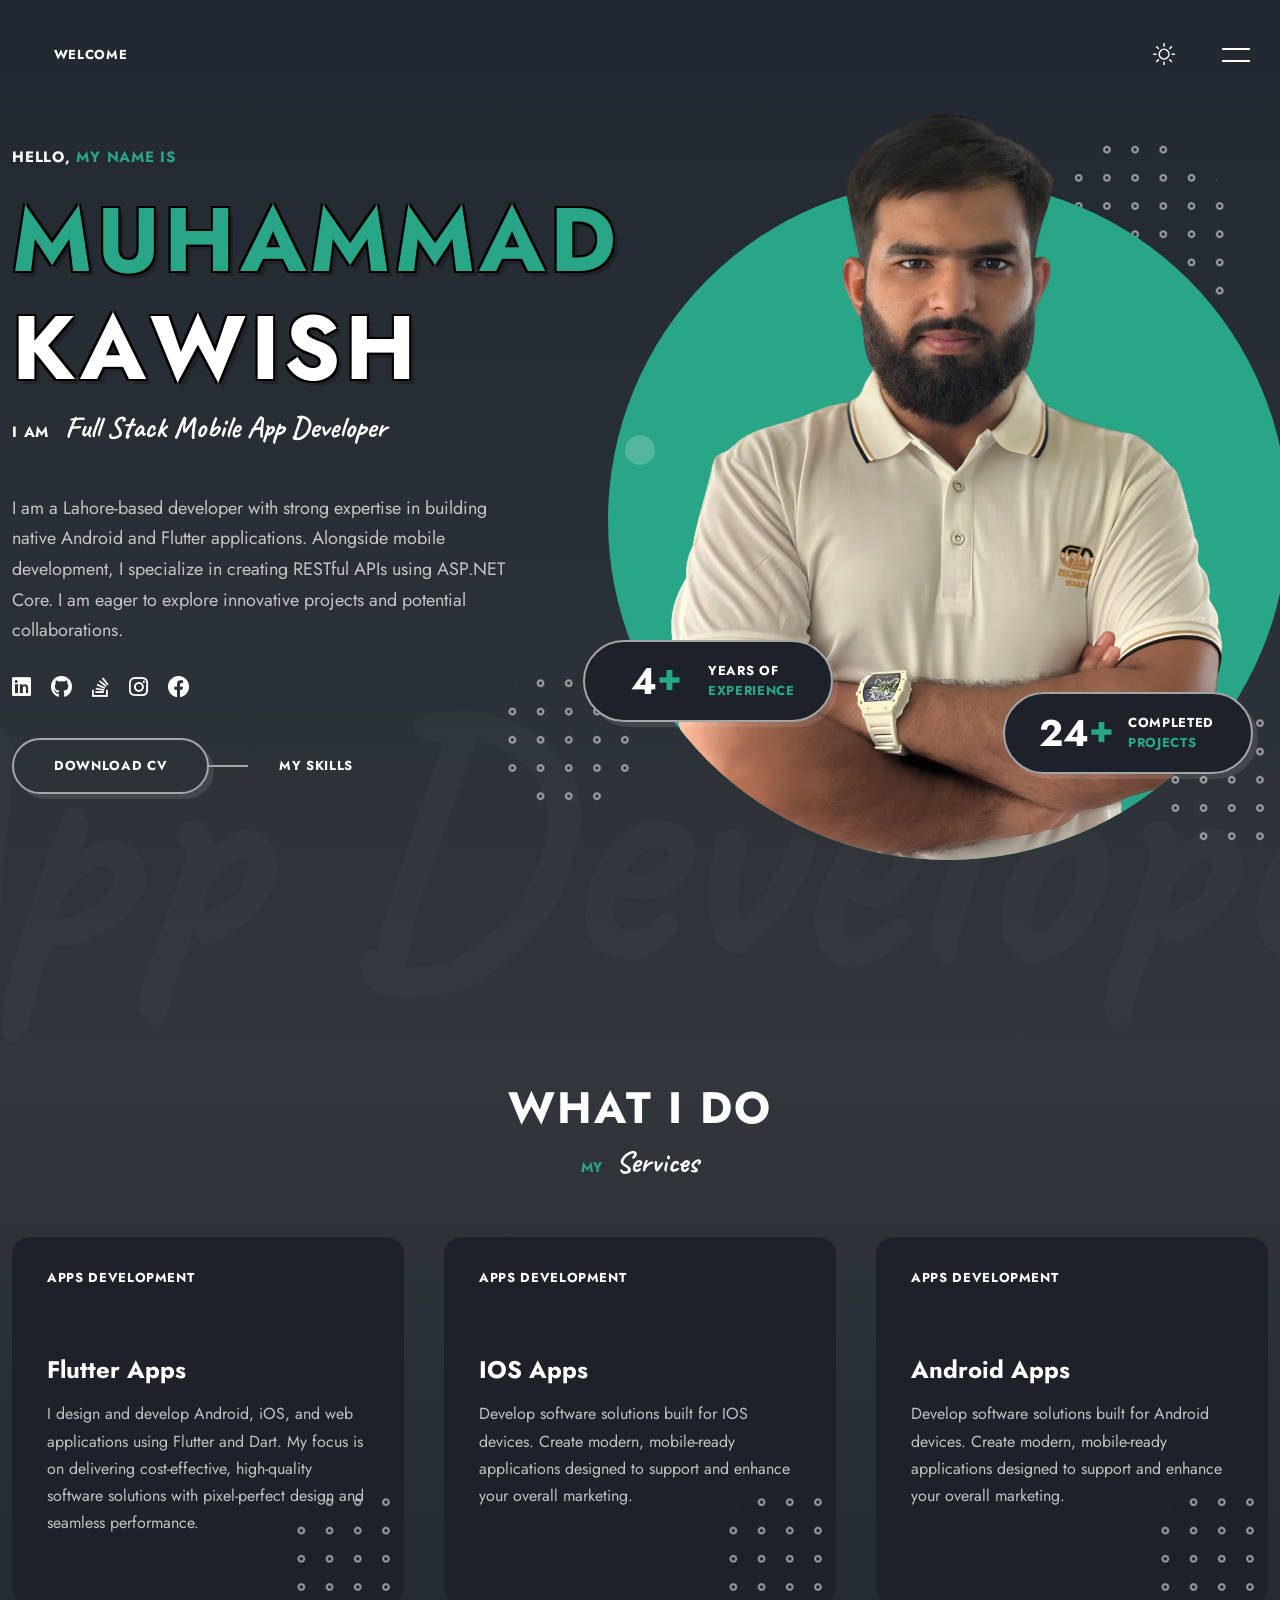
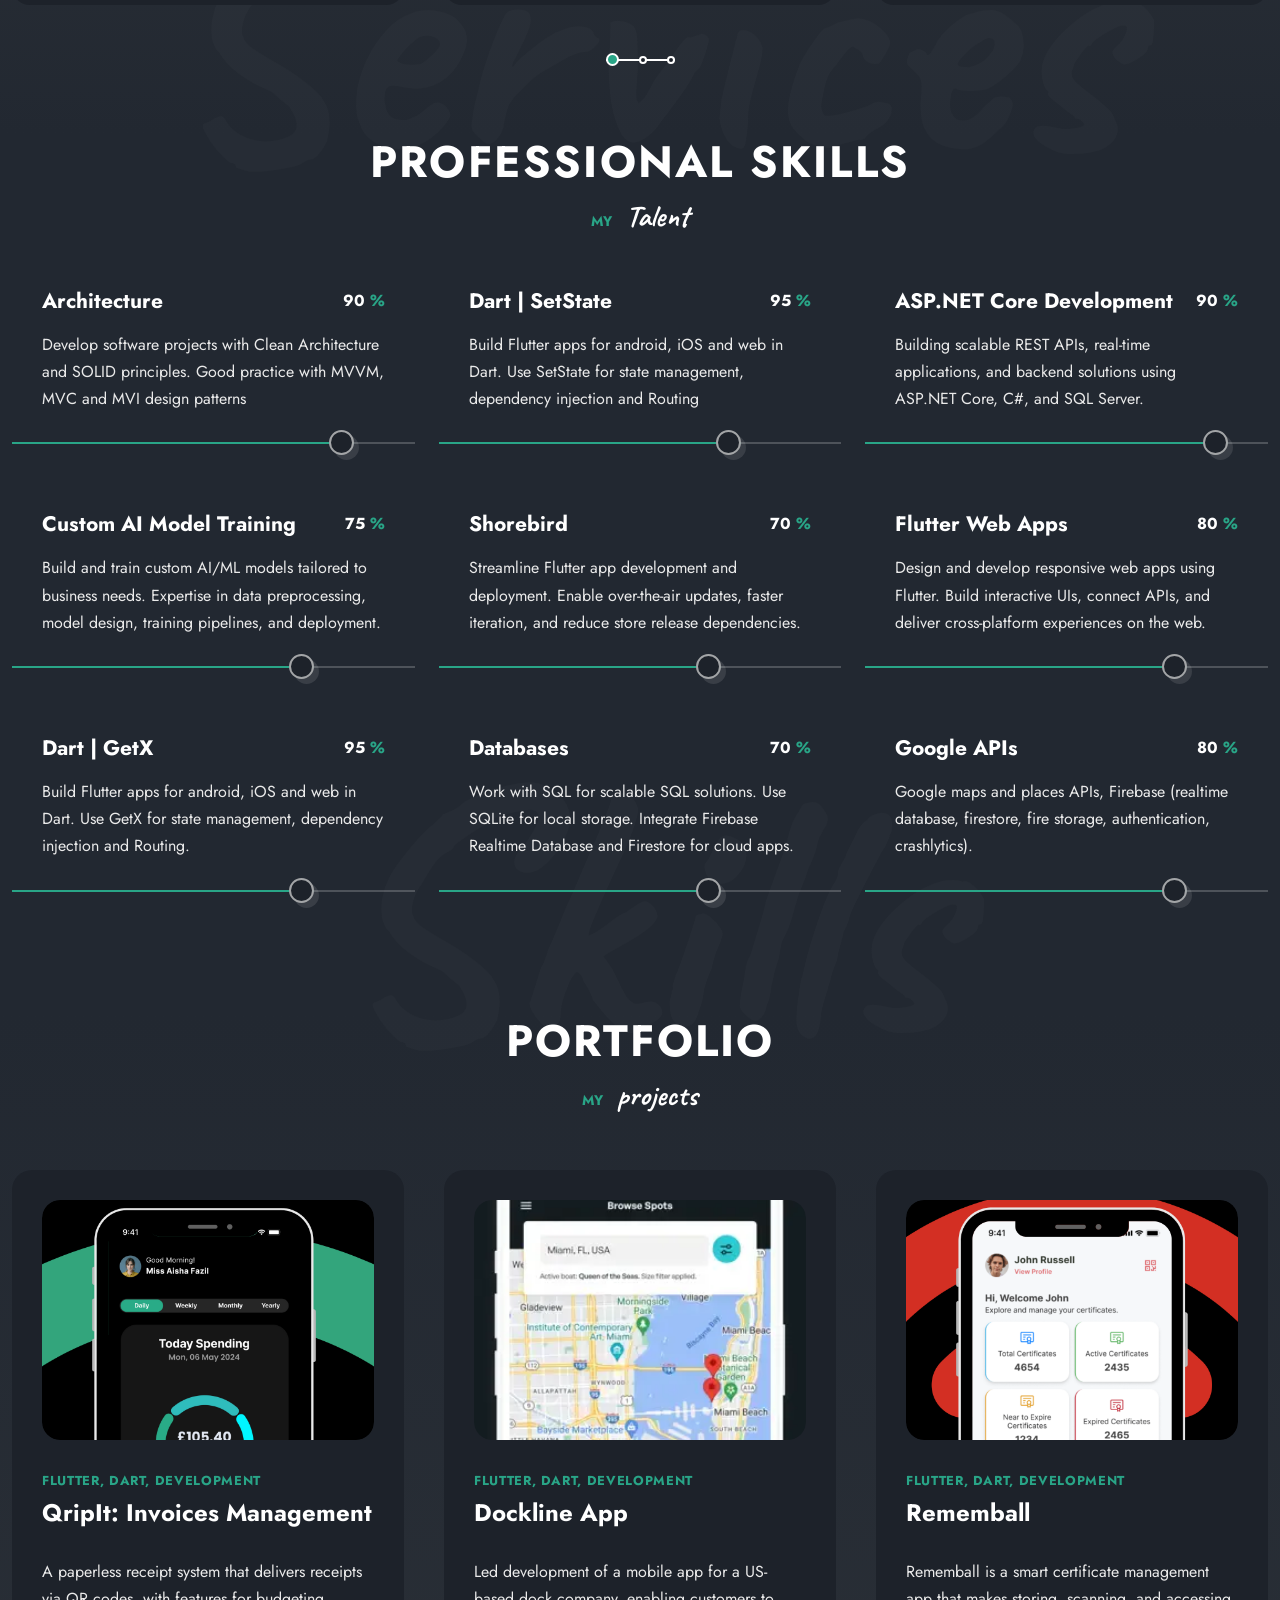
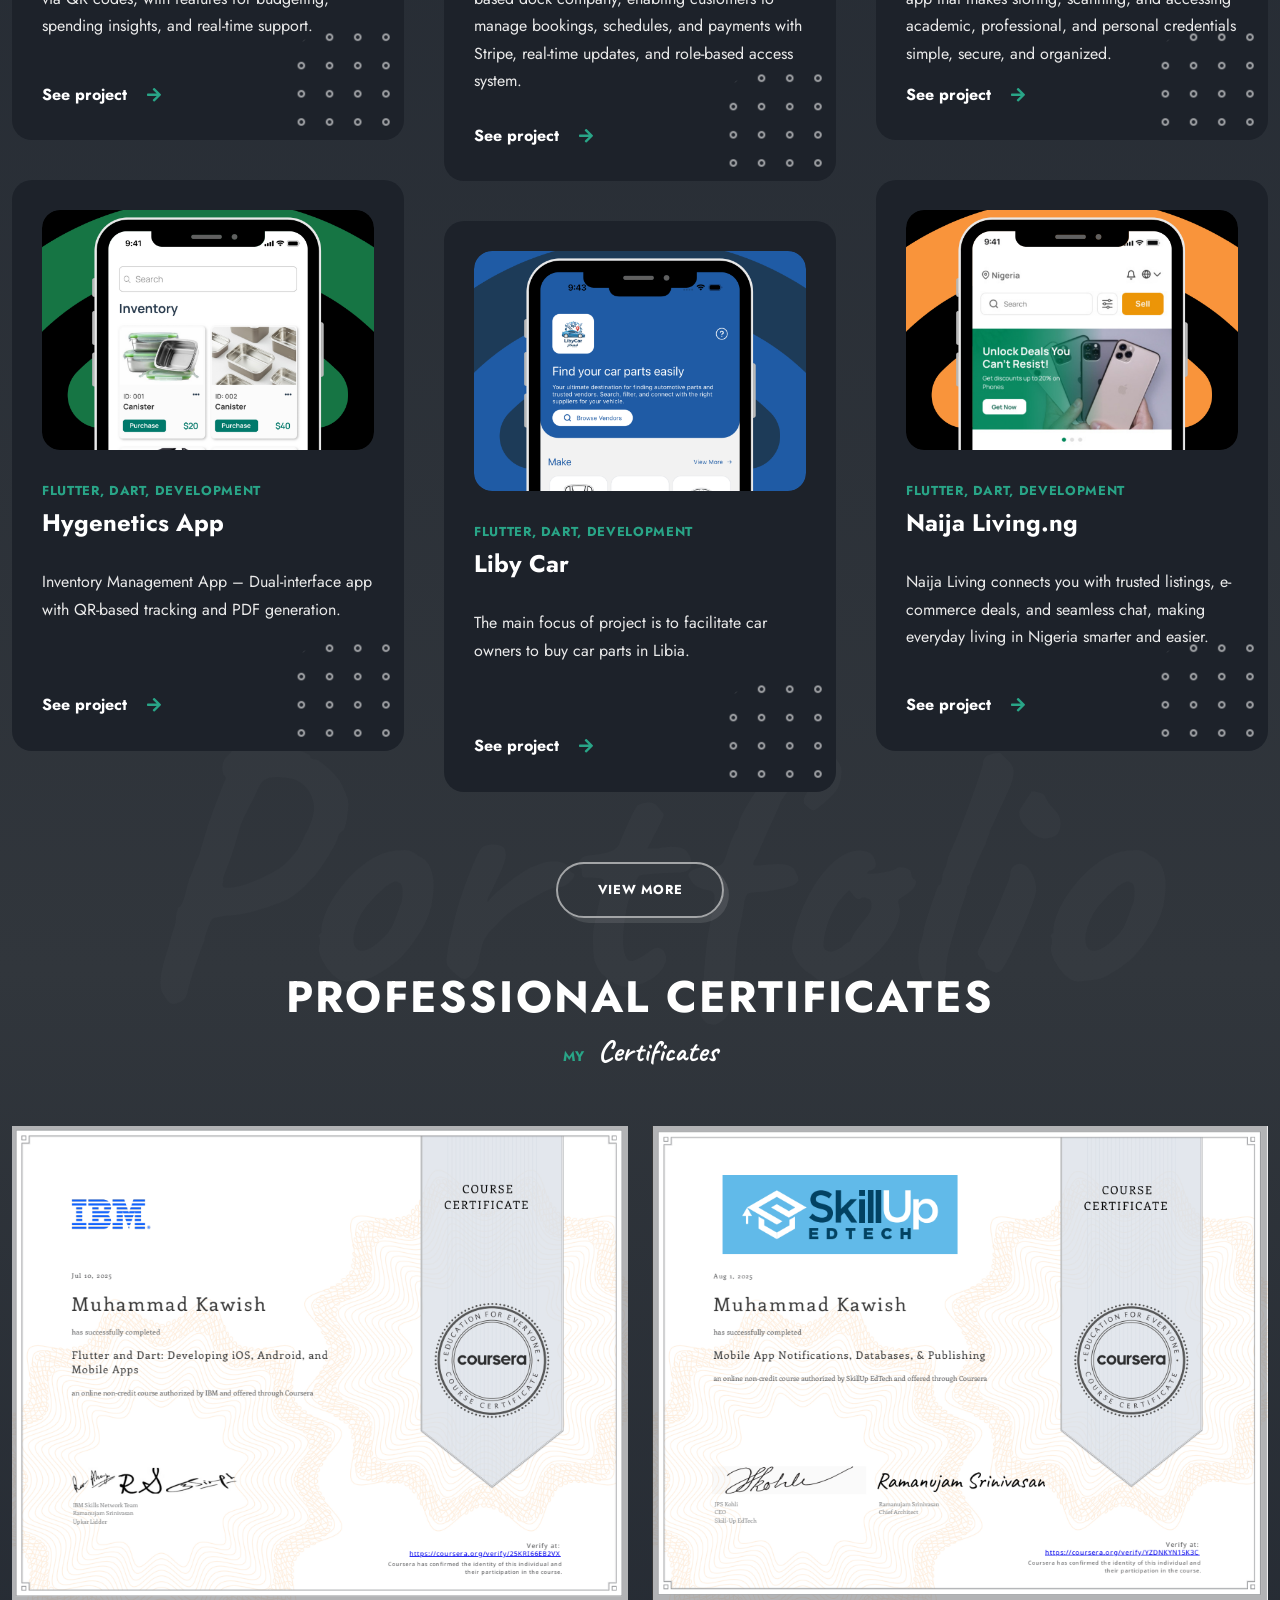
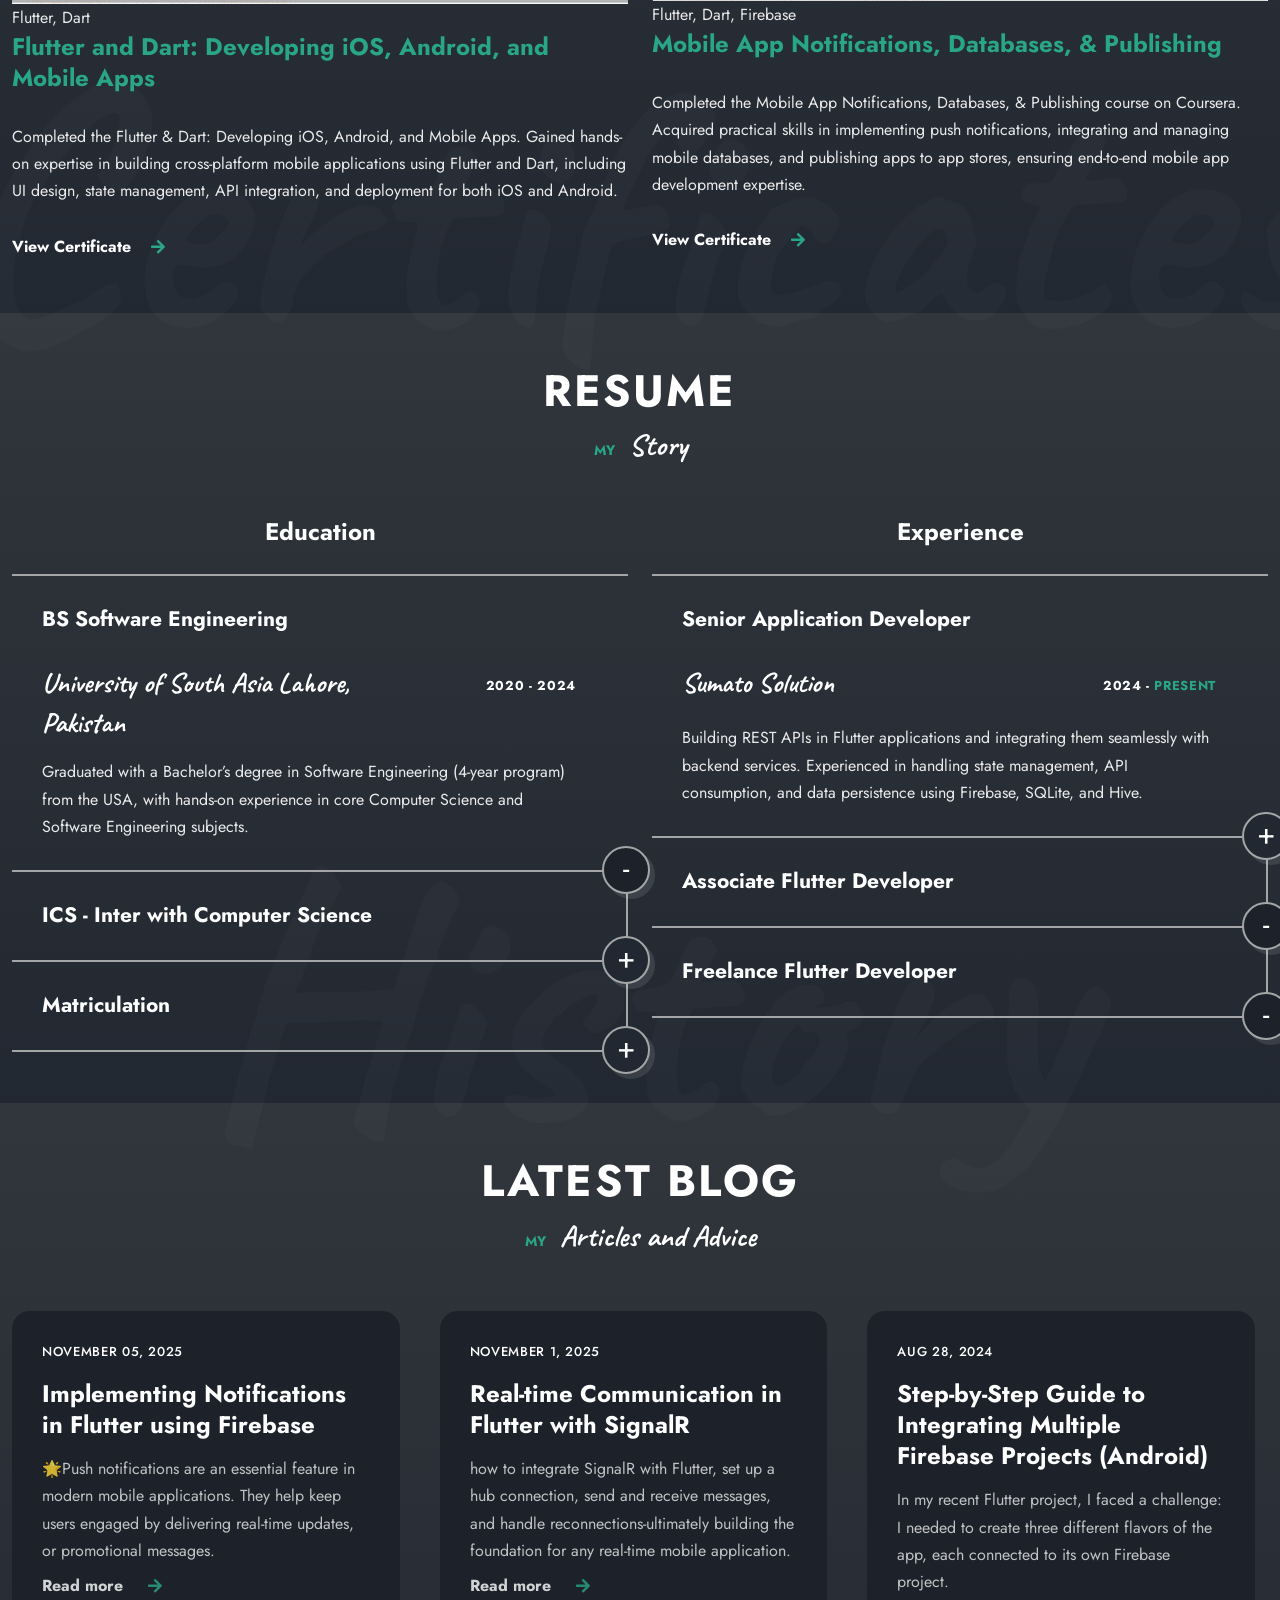
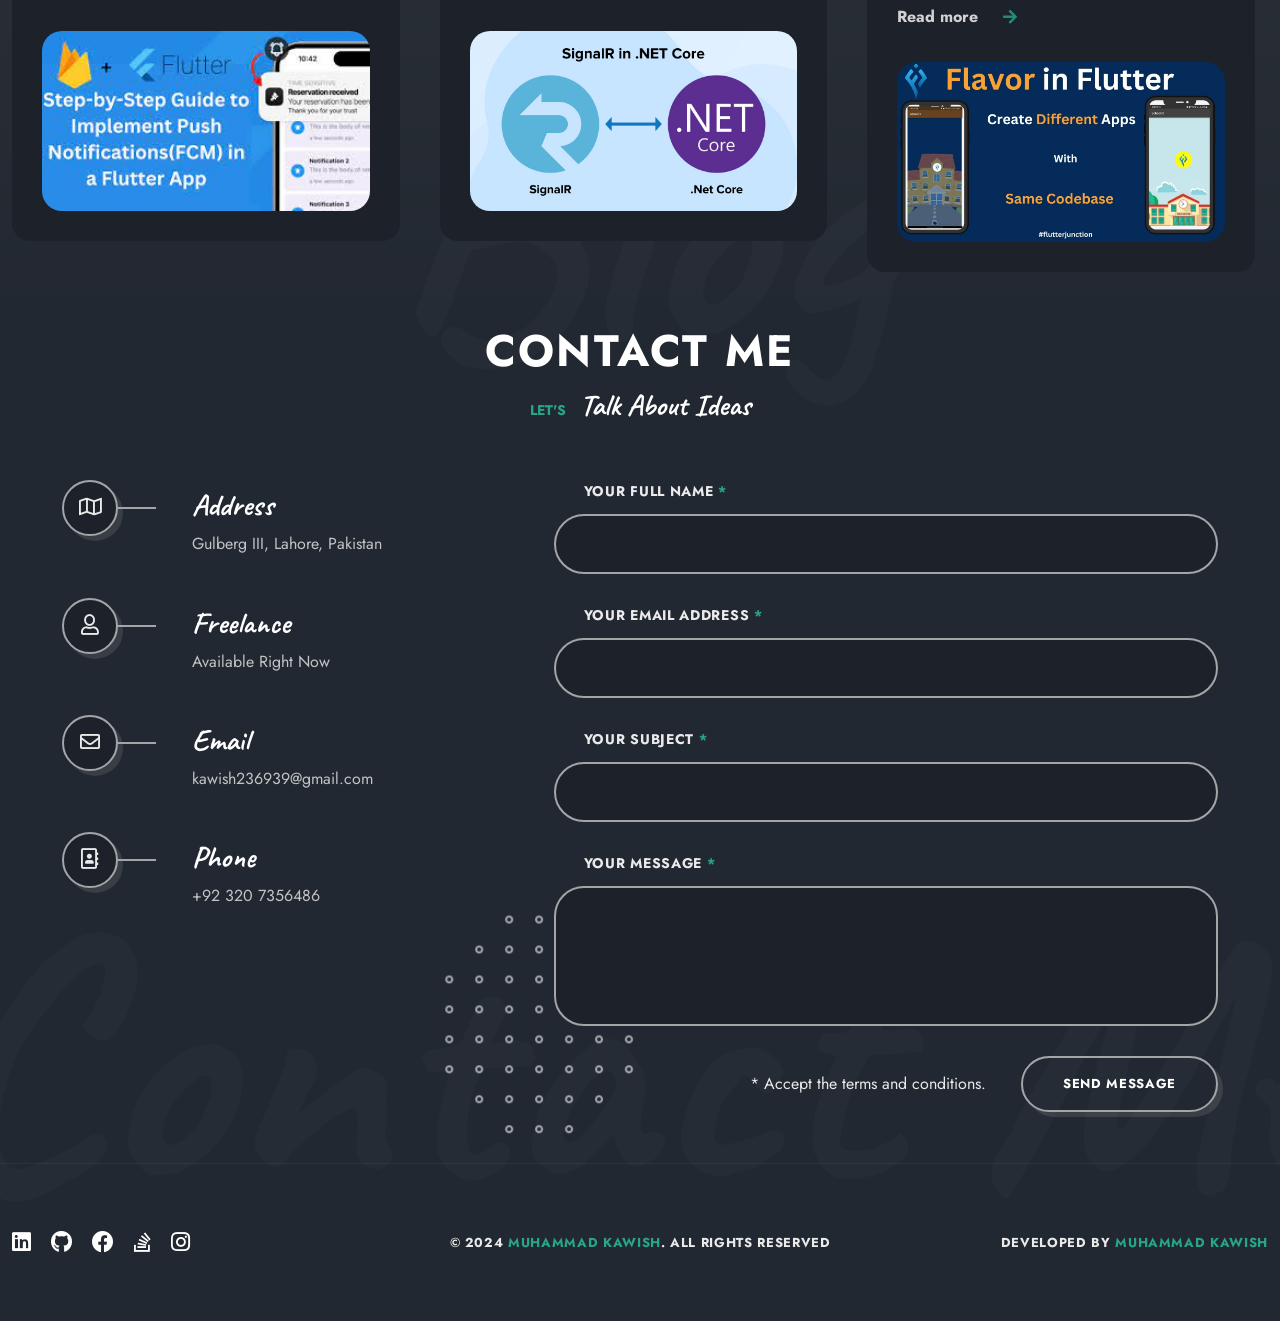
==== commit b461d328: "Update index.html" ====
--- a/index.html
+++ b/index.html
@@ -1,7 +1,7 @@
 <!doctype html>
 <html lang="en-US">
   <head>
-    <title>Muhammad Kawish - Personal Portfolio</title>
+    <title>Muhammad Yousaf - Personal Portfolio</title>
     <meta http-equiv="Content-Type" content="text/html; charset=utf-8" />
     <meta http-equiv="X-UA-Compatible" content="IE=edge" />
     <meta name="viewport" content="width=device-width, initial-scale=1" />
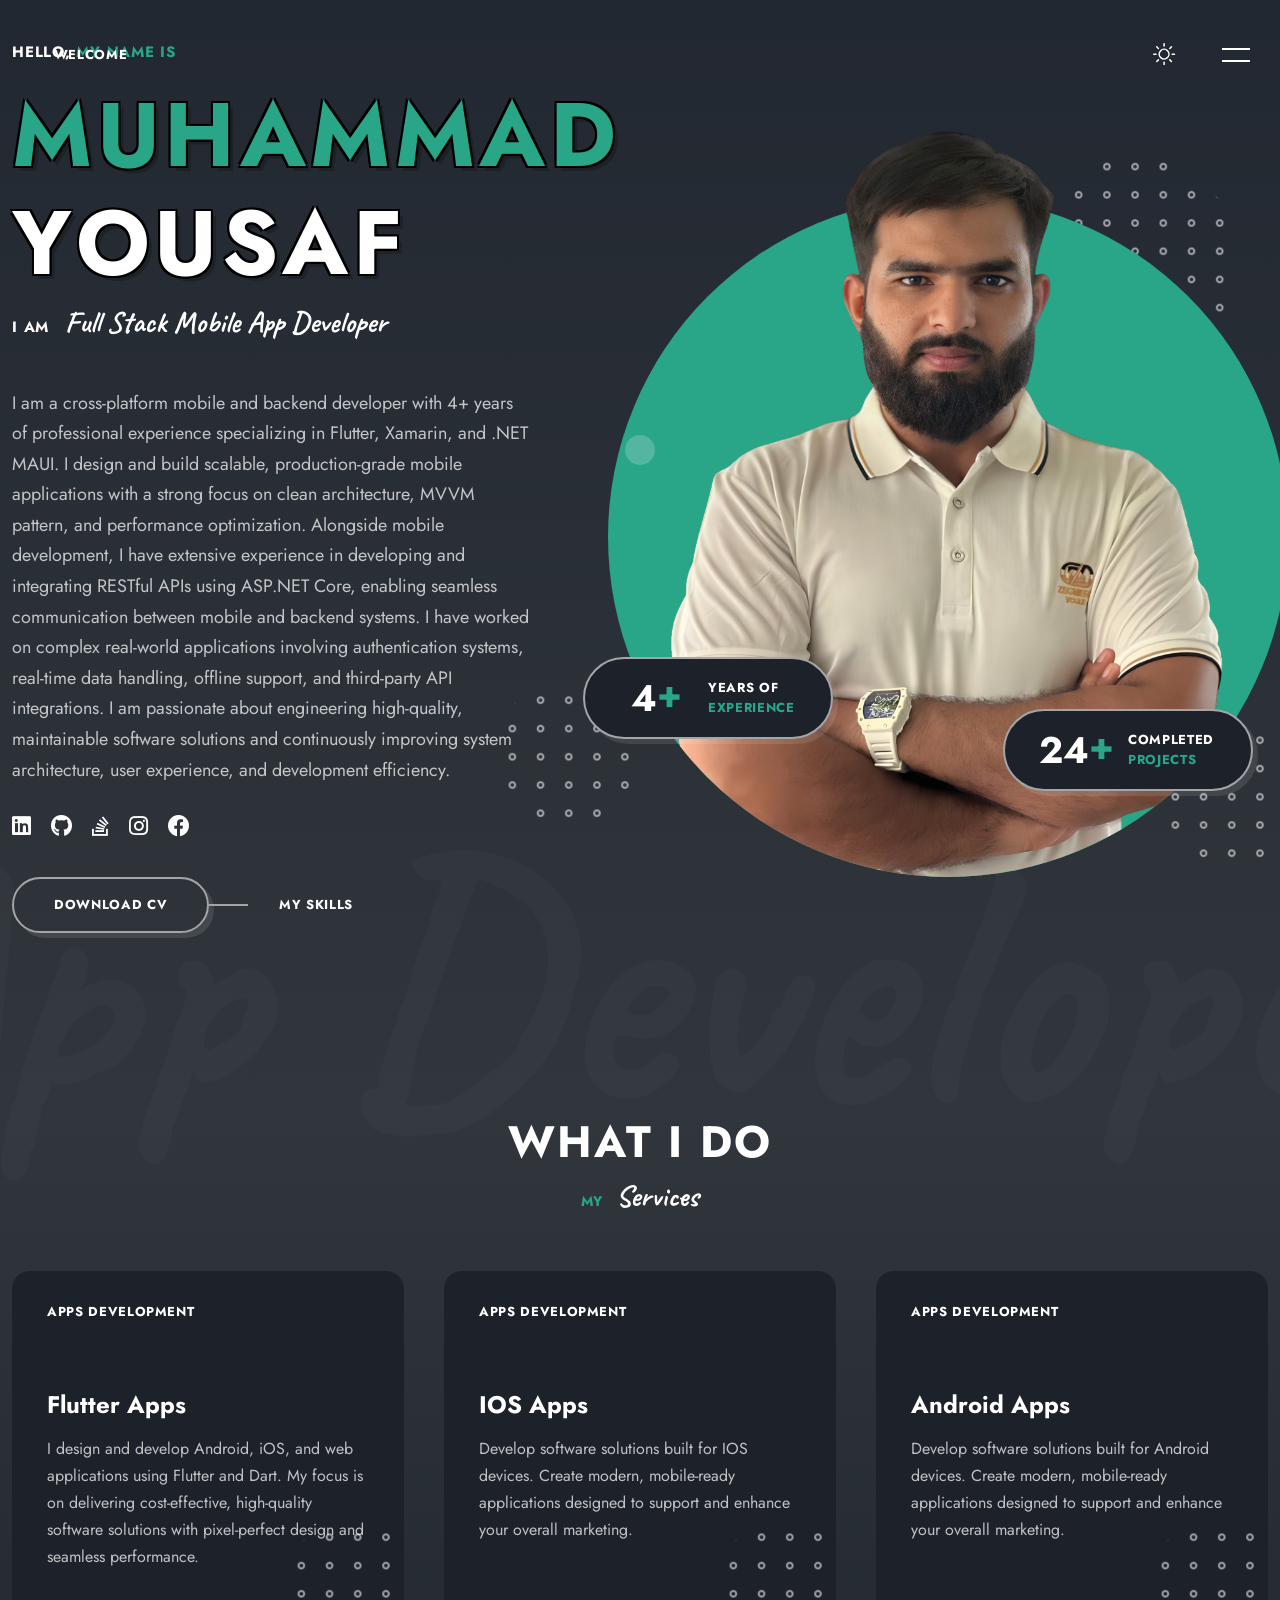
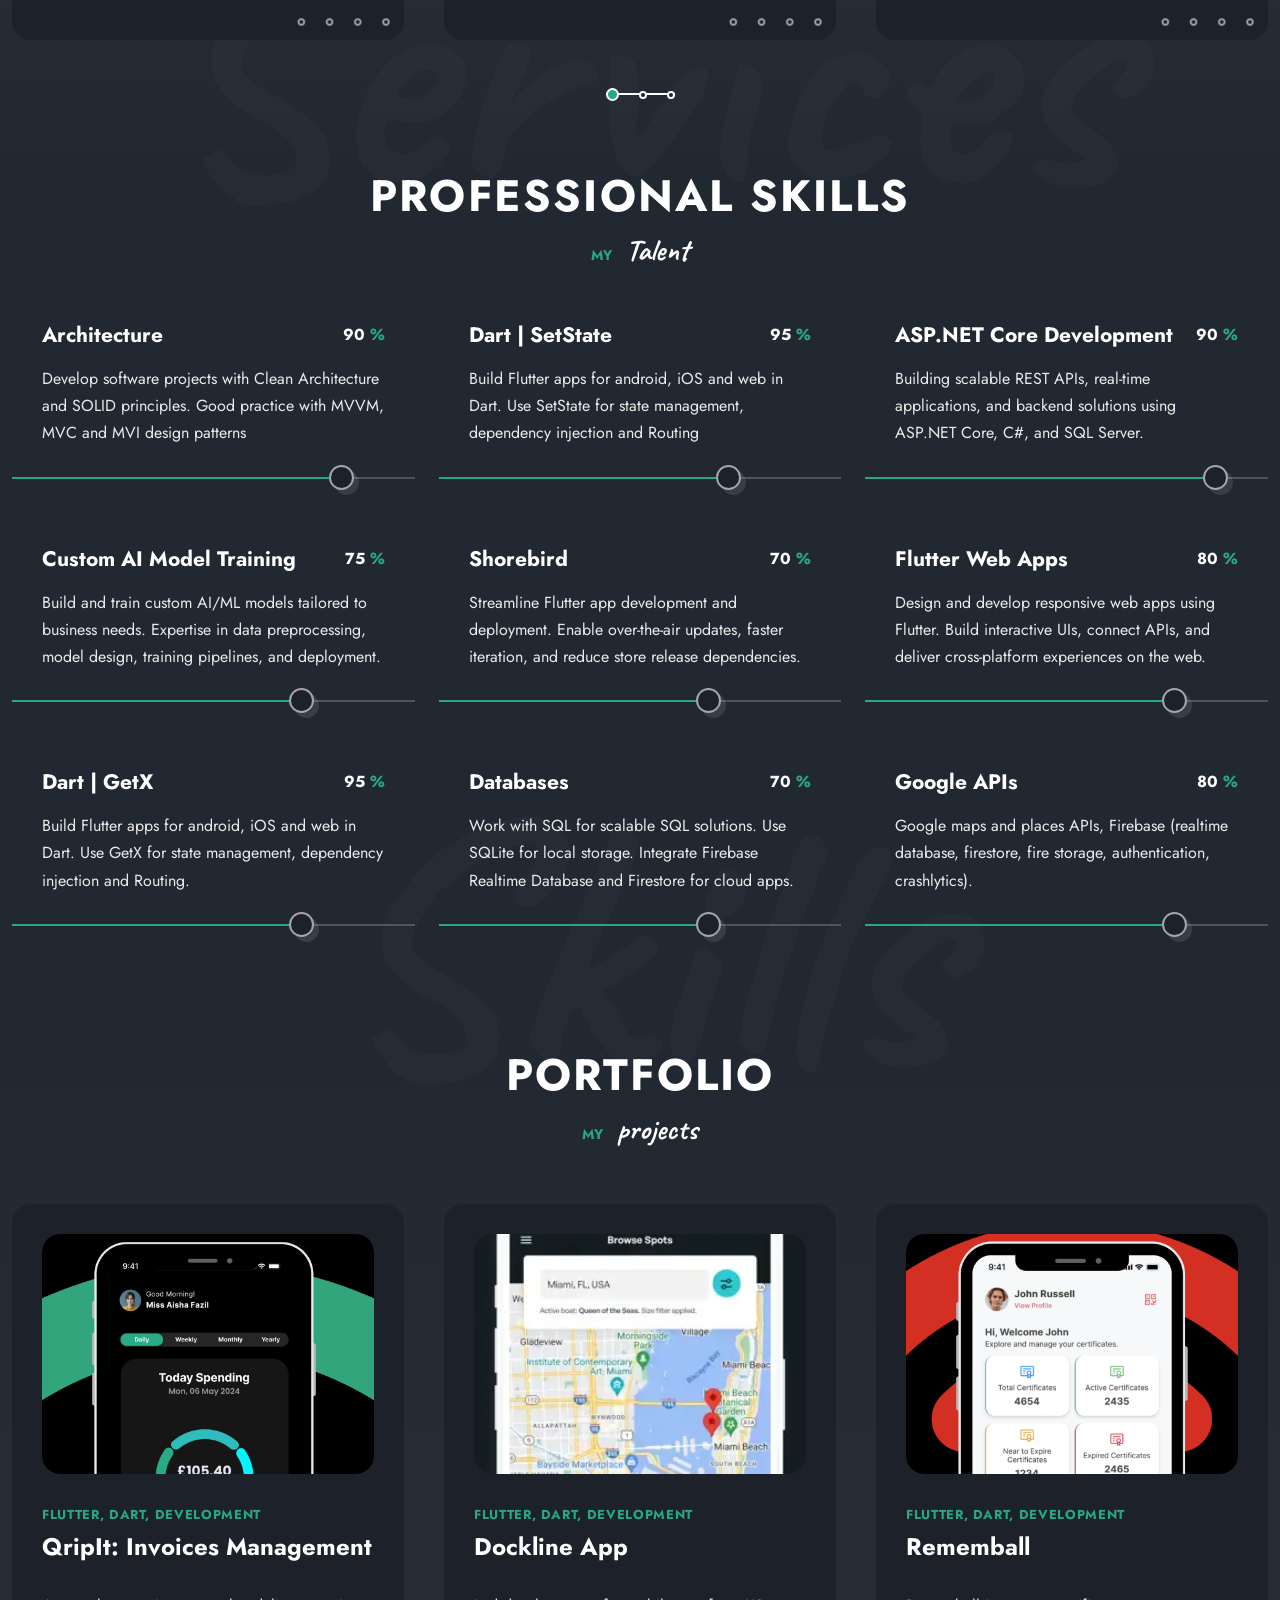
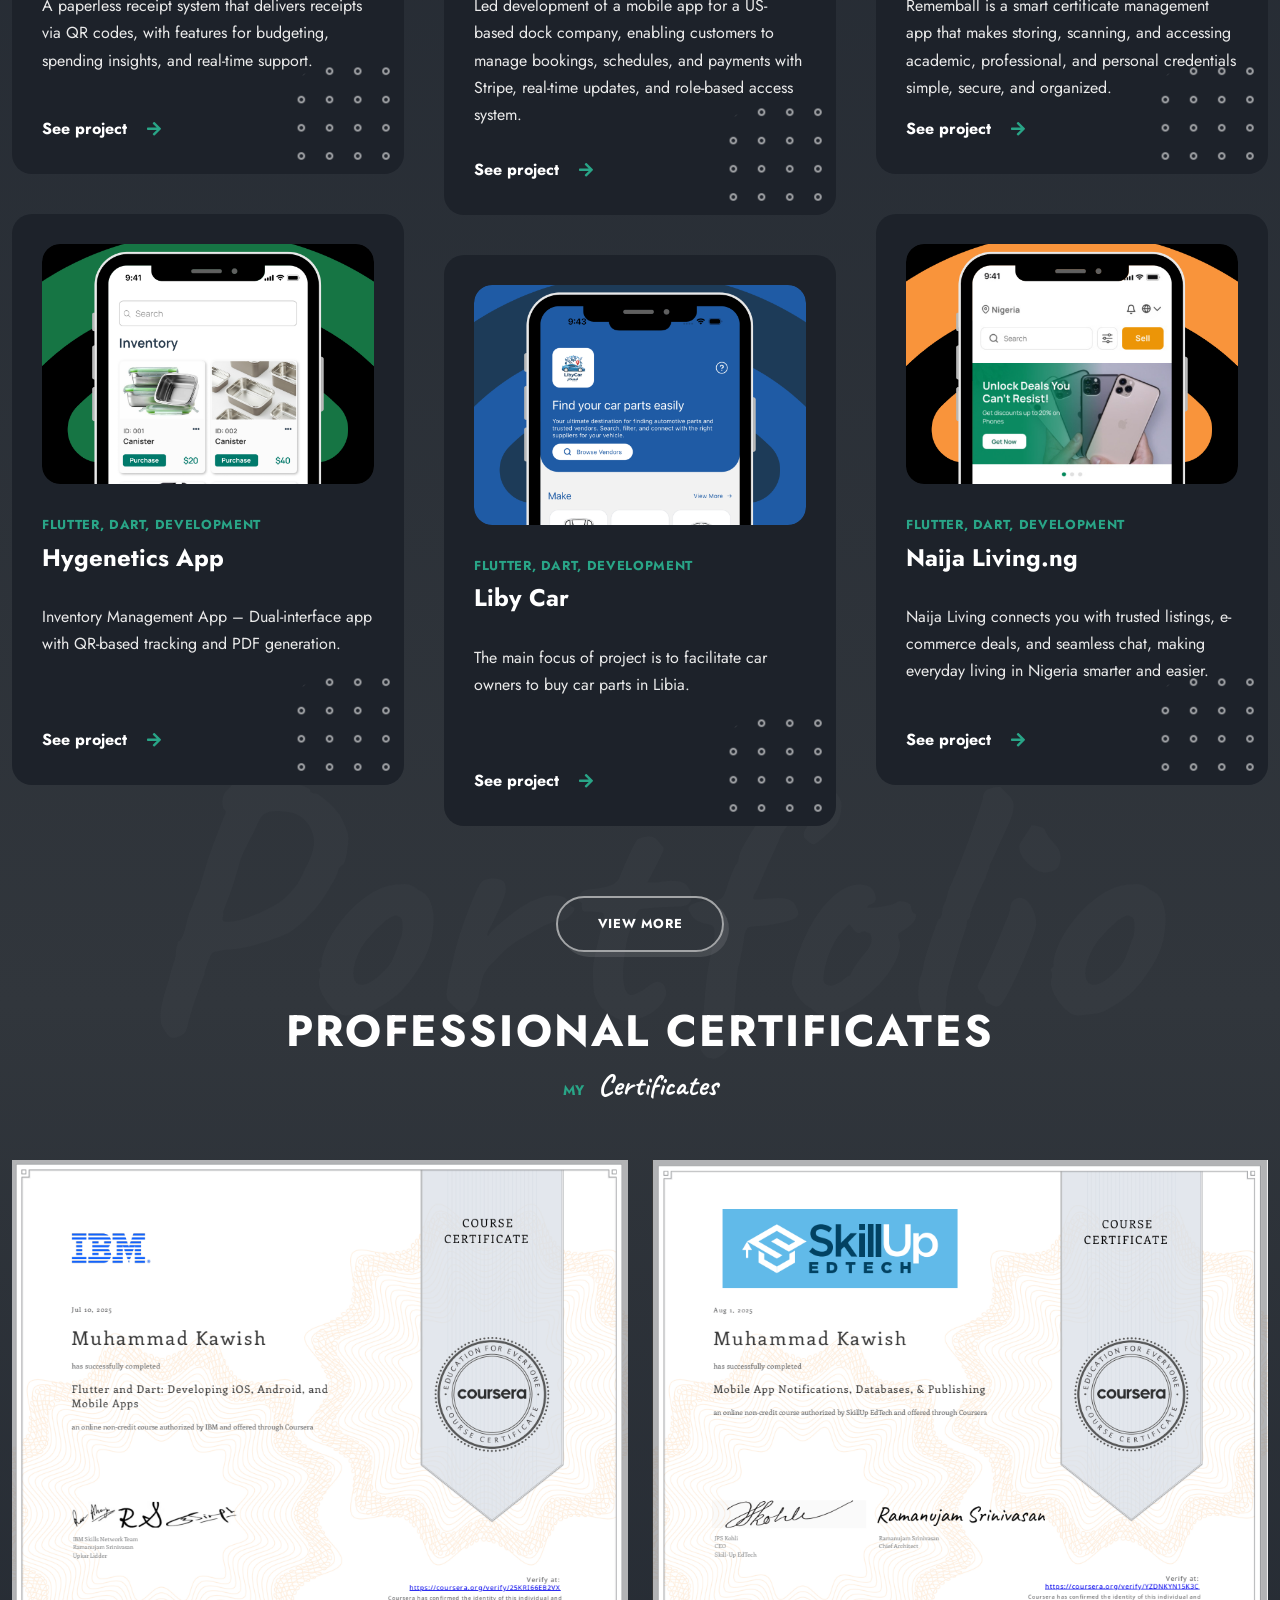
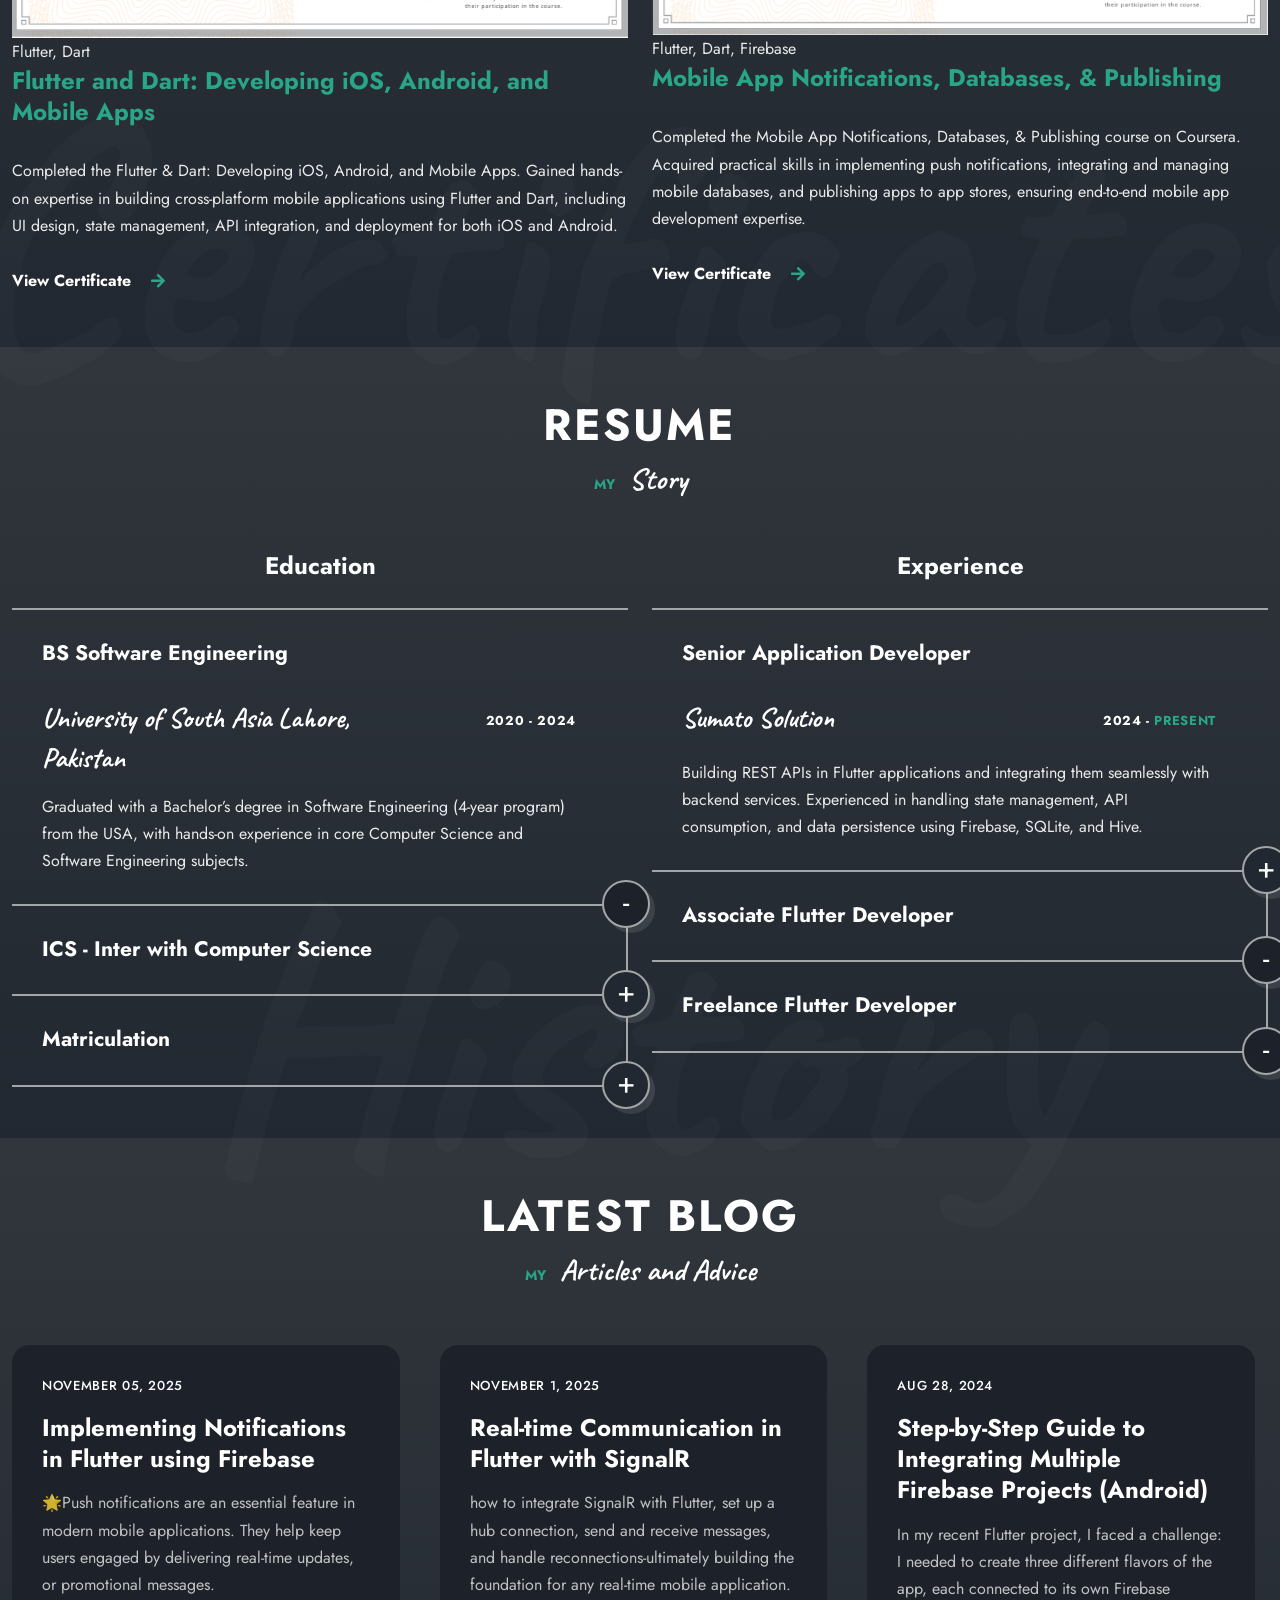
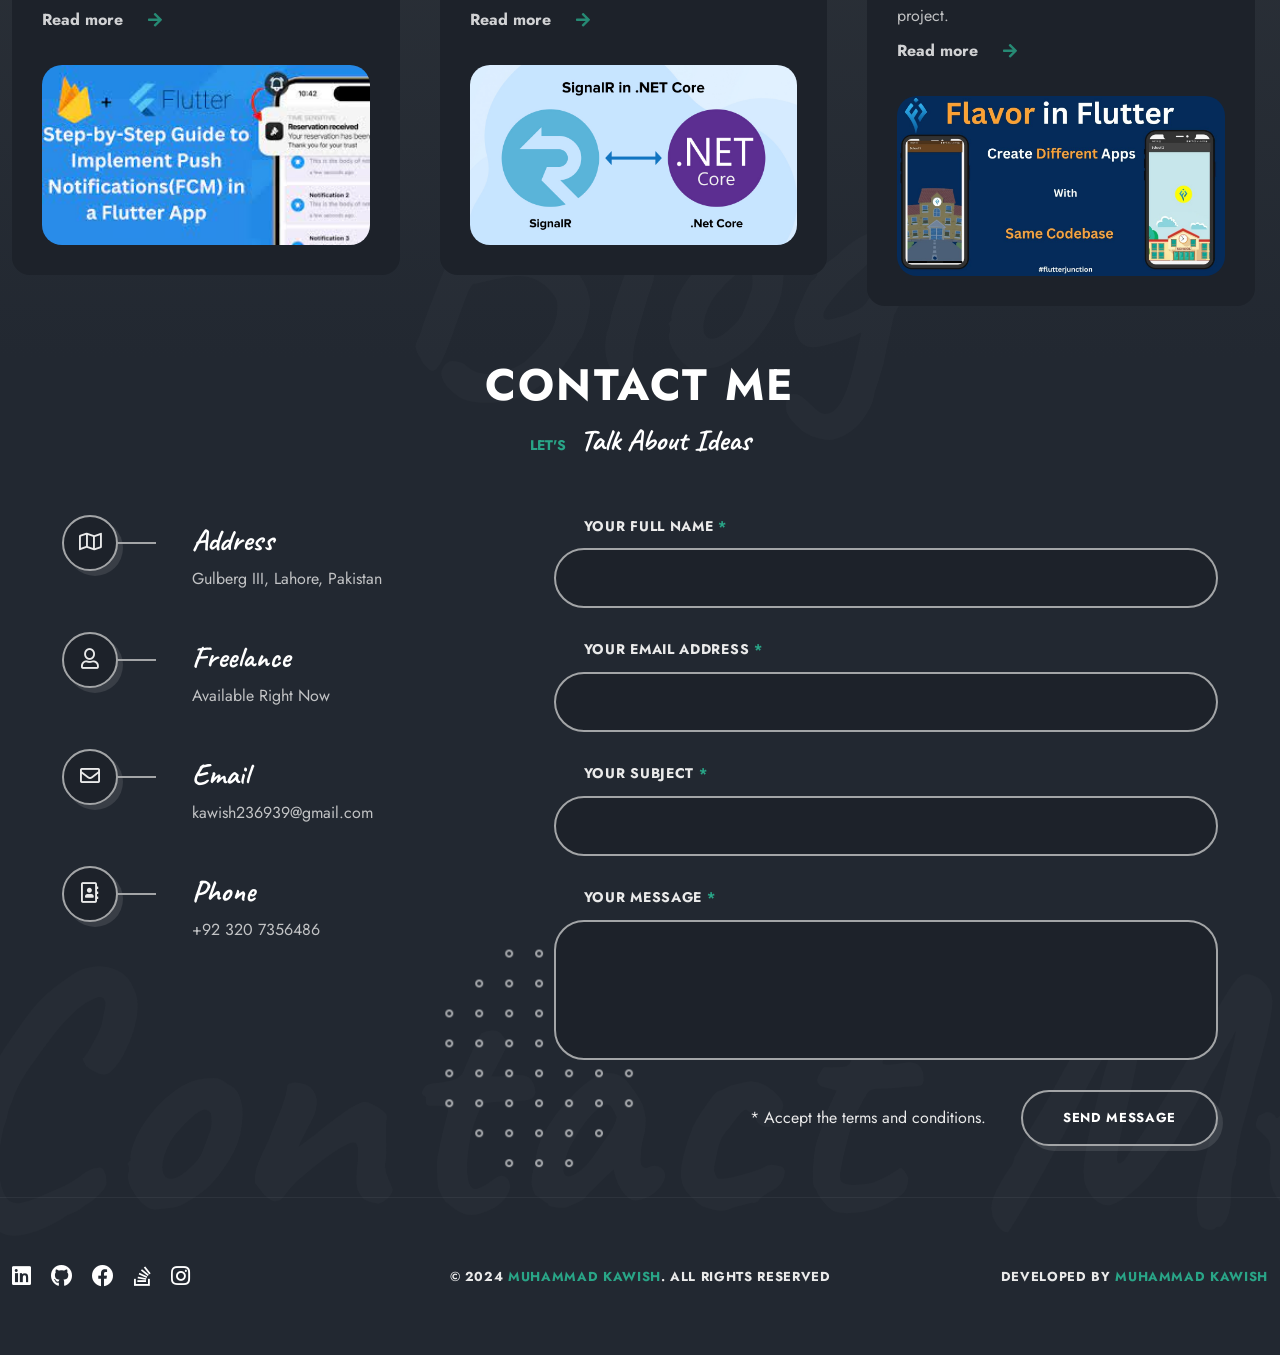
==== commit 5bbaa7ac: "Update index.html" ====
--- a/index.html
+++ b/index.html
@@ -321,38 +321,47 @@
                       data-splitting="chars"
                       data-animate="active"
                     >
-                      <span> <b>Muhammad</b> Kawish </span>
+                      <span> <b>Muhammad</b> Yousaf </span>
                     </h1>
                     <div class="label lui-subtitle">
                       I am <strong>Full Stack Mobile App Developer</strong>
                     </div>
                   </div>
                   <div class="description">
-                    <div>
-                      <p>
-                        I am a Lahore-based developer with strong expertise in
-                        building native Android and Flutter applications.
-                        Alongside mobile development, I specialize in creating
-                        RESTful APIs using ASP.NET Core. I am eager to explore
-                        innovative projects and potential collaborations.
-                      </p>
-                    </div>
+                 <div>
+  <p>
+    I am a cross-platform mobile and backend developer with 4+ years of
+    professional experience specializing in Flutter, Xamarin, and .NET MAUI.
+    I design and build scalable, production-grade mobile applications with a
+    strong focus on clean architecture, MVVM pattern, and performance optimization.
+
+    Alongside mobile development, I have extensive experience in developing
+    and integrating RESTful APIs using ASP.NET Core, enabling seamless
+    communication between mobile and backend systems. I have worked on
+    complex real-world applications involving authentication systems,
+    real-time data handling, offline support, and third-party API integrations.
+
+    I am passionate about engineering high-quality, maintainable software
+    solutions and continuously improving system architecture, user experience,
+    and development efficiency.
+  </p>
+</div>
                     <div class="social-links">
                       <a
                         target="_blank"
                         rel="nofollow"
-                        href="https://www.linkedin.com/in/m-kawish"
+                        href="www.linkedin.com/in/yousafofficial"
                       >
                         <i
                           aria-hidden="true"
                           class="fab fa-brands fa-linkedin"
                         ></i>
                       </a>
-                      <a
-                        target="_blank"
-                        rel="nofollow"
-                        href="https://github.com/MianKawish/MianKawish"
-                      >
+                     <a
+                      target="_blank"
+                      rel="nofollow"
+                      href="https://github.com/Yousaf08"
+                    >
                         <i
                           aria-hidden="true"
                           class="fab fa-brands fa-github"
@@ -371,7 +380,7 @@
                       <a
                         target="_blank"
                         rel="nofollow"
-                        href="https://www.instagram.com/kawish_098?utm_source=qr&igsh=bzFlanQ4cDJwcGJr"
+                        href="https://www.instagram.com/mr_yousaf08/"
                       >
                         <i
                           aria-hidden="true"
@@ -381,7 +390,7 @@
                       <a
                         target="_blank"
                         rel="nofollow"
-                        href="https://www.facebook.com/share/16x9iiNw3c/"
+                        href="https://www.facebook.com/profile.php?id=100023115834295&sk=directory_links"
                       >
                         <i
                           aria-hidden="true"
